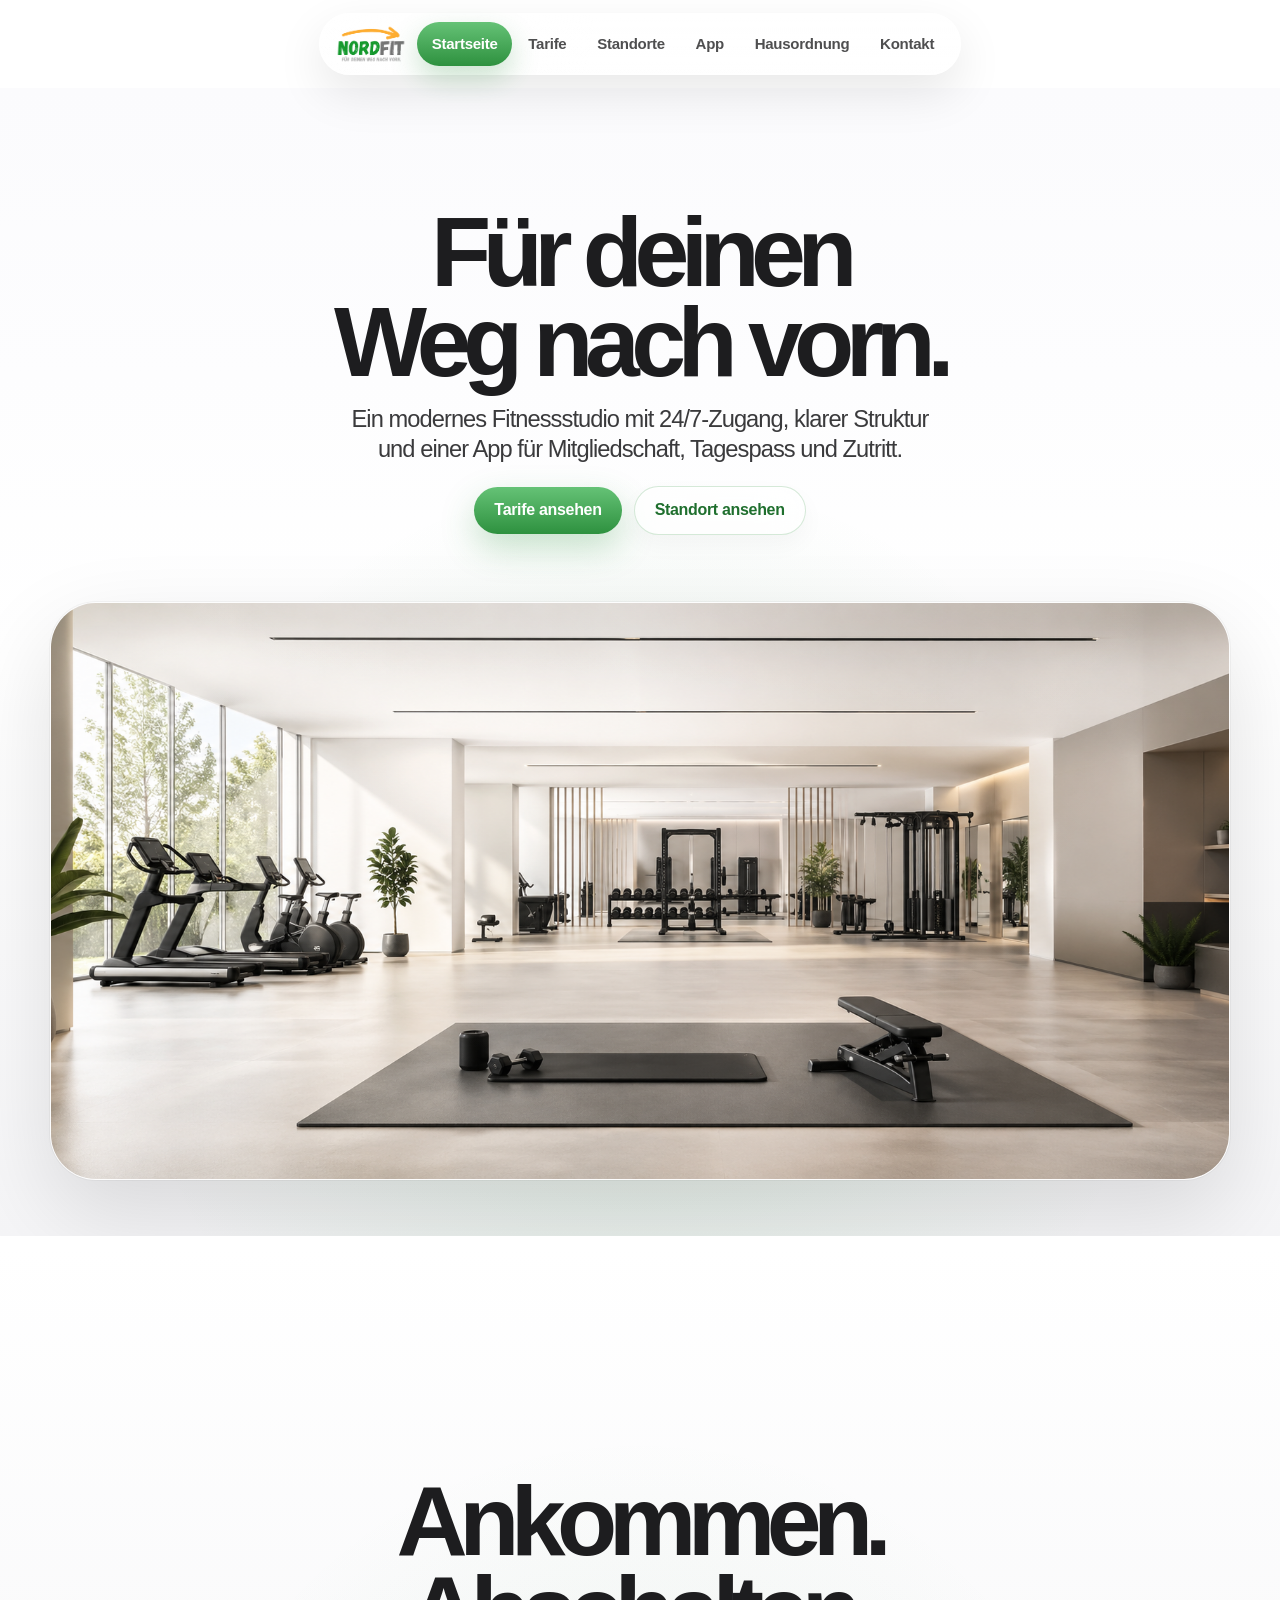
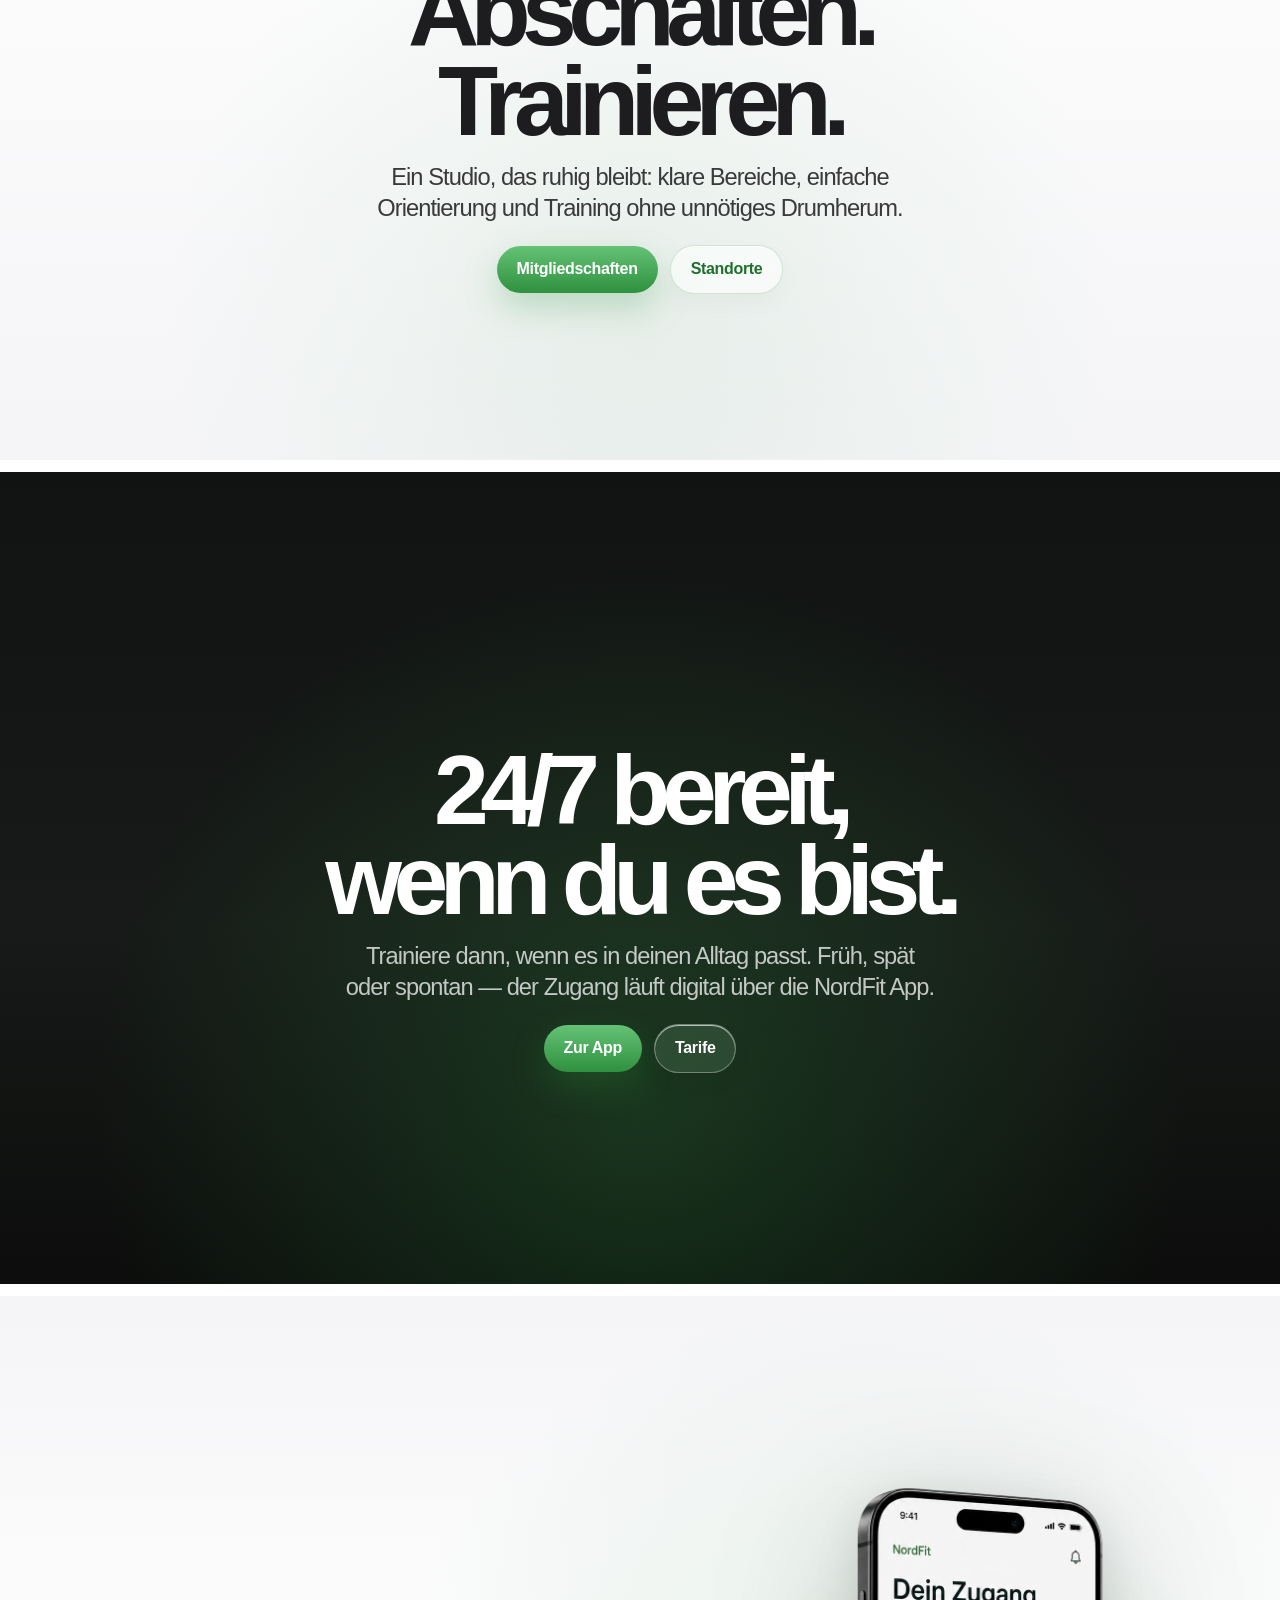
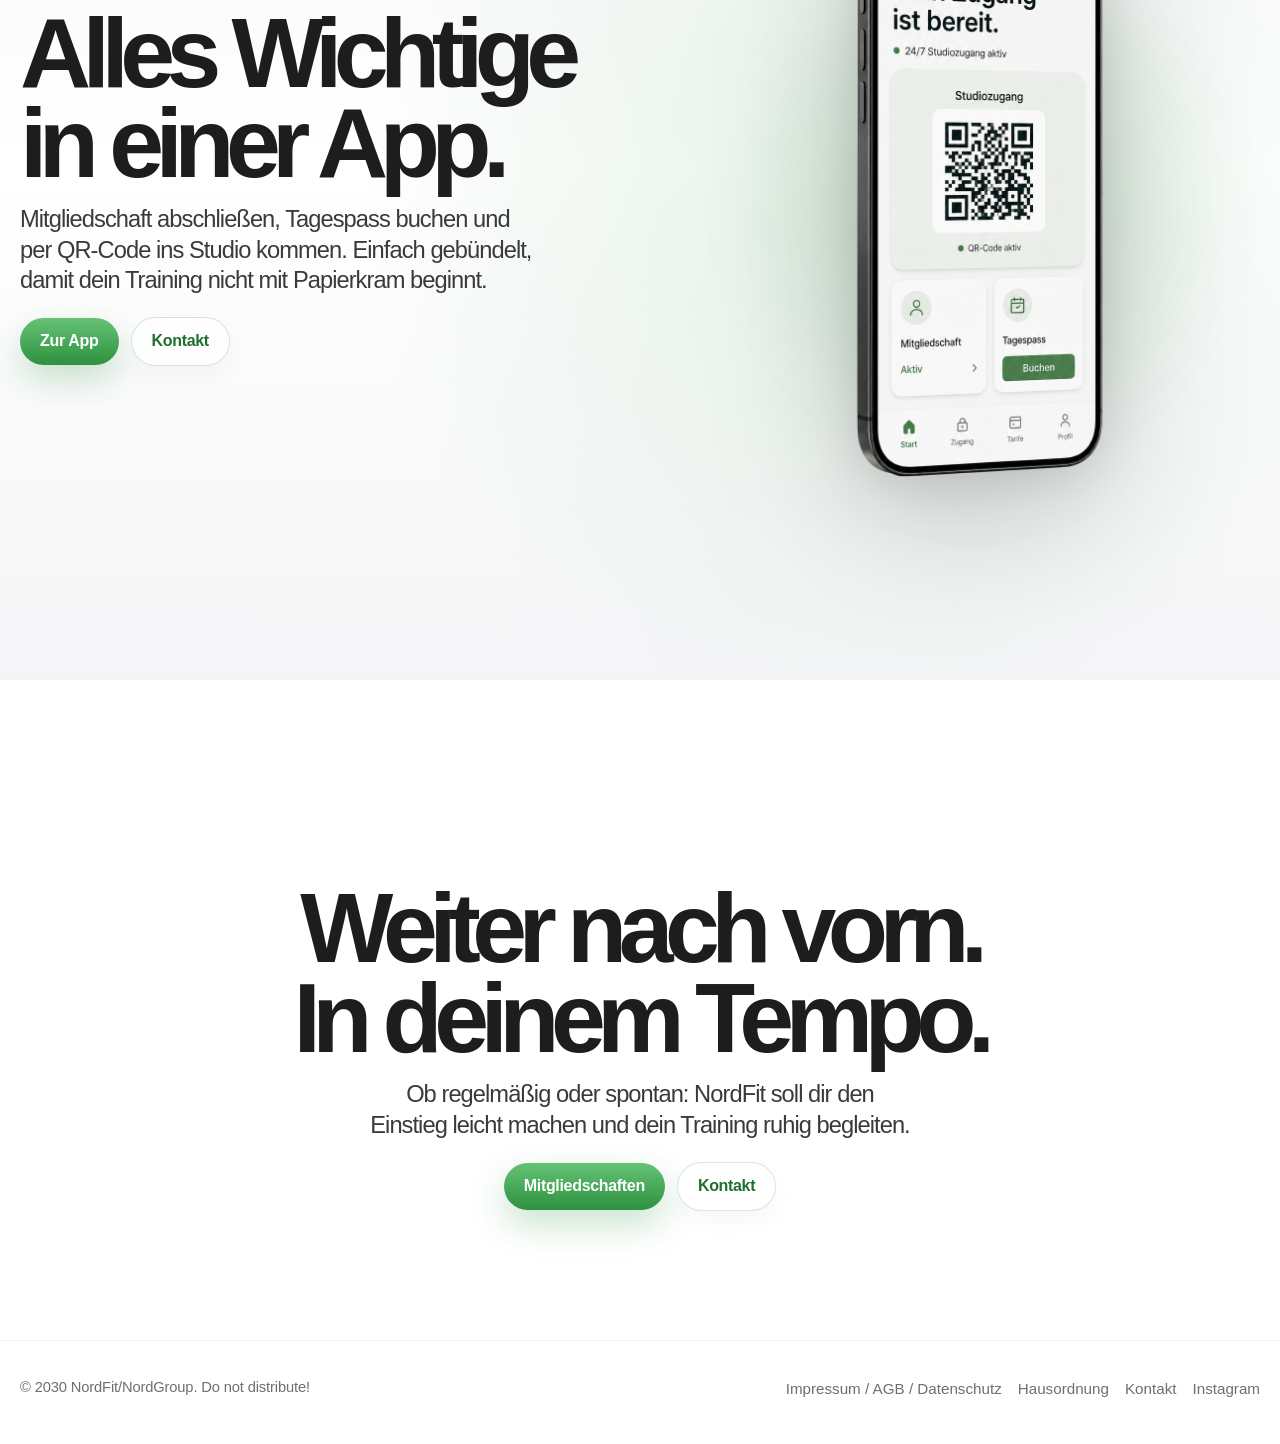
==== index.html @ 7fbf7a84 "Update index.html" ====
<!DOCTYPE html>
<html lang="de">
<head>
  <meta charset="UTF-8" />
  <meta name="viewport" content="width=device-width, initial-scale=1.0" />

  <title>NordFit – Für deinen Weg nach vorn</title>
  <meta
    name="description"
    content="NordFit ist ein modernes Fitnessstudio mit 24/7-Zugang, klarer Struktur und einer App für Mitgliedschaft, Tagespass und Zutritt."
  />

  <link rel="stylesheet" href="css/style.css" />
</head>

<body>
  <header class="site-header">
    <div class="container">
      <div class="site-header-inner">
        <a href="index.html" class="logo" aria-label="NordFit Startseite">
          <img src="images/nordfit-logo.png" alt="NordFit Logo" />
        </a>

        <nav class="site-nav" aria-label="Hauptnavigation">
          <ul>
            <li><a href="index.html" class="nav-link active">Startseite</a></li>
            <li><a href="mitgliedschaften.html" class="nav-link">Tarife</a></li>
            <li><a href="standorte.html" class="nav-link">Standorte</a></li>
            <li><a href="app.html" class="nav-link">App</a></li>
            <li><a href="hausordnung.html" class="nav-link">Hausordnung</a></li>
            <li><a href="kontakt.html" class="nav-link">Kontakt</a></li>
          </ul>
        </nav>

        <button
          id="burger"
          class="burger"
          type="button"
          aria-label="Menü öffnen"
          aria-expanded="false"
        >
          <span class="burger-lines" aria-hidden="true">
            <span></span>
            <span></span>
            <span></span>
          </span>
        </button>
      </div>
    </div>
  </header>

  <main class="home-product-page">
    <section class="product-hero product-hero-main">
      <div class="product-copy">
        <h1>Für deinen Weg nach vorn.</h1>

        <p>
          Ein modernes Fitnessstudio mit 24/7-Zugang, klarer Struktur und einer App
          für Mitgliedschaft, Tagespass und Zutritt.
        </p>

        <div class="product-actions">
          <a href="mitgliedschaften.html" class="product-link product-link-primary">
            Tarife ansehen
          </a>

          <a href="standorte.html" class="product-link product-link-secondary">
            Standort ansehen
          </a>
        </div>
      </div>

      <div class="home-hero-image-wrap">
        <img
          src="images/home-hero.jpg"
          alt="Modernes helles Fitnessstudio mit klarer Trainingsfläche und ruhiger Atmosphäre"
          class="home-hero-image"
        />
      </div>
    </section>

    <section class="product-hero product-hero-light">
      <div class="product-copy">
        <h2>Ankommen. Abschalten. Trainieren.</h2>

        <p>
          Ein Studio, das ruhig bleibt: klare Bereiche, einfache Orientierung
          und Training ohne unnötiges Drumherum.
        </p>

        <div class="product-actions">
          <a href="mitgliedschaften.html" class="product-link product-link-primary">
            Mitgliedschaften
          </a>

          <a href="standorte.html" class="product-link product-link-secondary">
            Standorte
          </a>
        </div>
      </div>
    </section>

    <section class="product-hero product-hero-dark">
      <div class="product-copy product-copy-light">
        <h2>24/7 bereit, wenn du es bist.</h2>

        <p>
          Trainiere dann, wenn es in deinen Alltag passt. Früh, spät oder spontan —
          der Zugang läuft digital über die NordFit App.
        </p>

        <div class="product-actions">
          <a href="app.html" class="product-link product-link-primary">
            Zur App
          </a>

          <a href="mitgliedschaften.html" class="product-link product-link-secondary product-link-light">
            Tarife
          </a>
        </div>
      </div>
    </section>

    <section class="app-showcase-section">
      <div class="container app-showcase-container">
        <div class="app-showcase-copy">
          <h2>Alles Wichtige in einer App.</h2>

          <p>
            Mitgliedschaft abschließen, Tagespass buchen und per QR-Code ins Studio kommen.
            Einfach gebündelt, damit dein Training nicht mit Papierkram beginnt.
          </p>

          <div class="product-actions app-showcase-actions">
            <a href="app.html" class="product-link product-link-primary">
              Zur App
            </a>

            <a href="kontakt.html" class="product-link product-link-secondary">
              Kontakt
            </a>
          </div>
        </div>

        <div class="app-showcase-visual" aria-hidden="true">
          <img
            src="images/app-screen.png"
            alt=""
            class="app-showcase-image"
          />
        </div>
      </div>
    </section>

    <section class="product-hero product-hero-final">
      <div class="product-copy">
        <h2>Weiter nach vorn. In deinem Tempo.</h2>

        <p>
          Ob regelmäßig oder spontan: NordFit soll dir den Einstieg leicht machen
          und dein Training ruhig begleiten.
        </p>

        <div class="product-actions">
          <a href="mitgliedschaften.html" class="product-link product-link-primary">
            Mitgliedschaften
          </a>

          <a href="kontakt.html" class="product-link product-link-secondary">
            Kontakt
          </a>
        </div>
      </div>
    </section>
  </main>

  <footer class="site-footer">
    <div class="container">
      <div class="footer-shell">
        <div class="flex footer-row">
          <p class="muted">© 2030 NordFit/NordGroup. Do not distribute!</p>

          <div class="flex footer-links">
            <a href="impressum.html">Impressum / AGB / Datenschutz</a>
            <a href="hausordnung.html">Hausordnung</a>
            <a href="kontakt.html">Kontakt</a>
            <a href="https://instagram.com/nordfit.business" target="_blank" rel="noopener noreferrer">Instagram</a>
          </div>
        </div>
      </div>
    </div>
  </footer>

  <script src="js/main.js"></script>
</body>
</html>
---- css/style.css ----
:root {
  --nf-green: #2e913f;
  --nf-green-dark: #1f6f2e;
  --nf-green-light: #65c276;

  --bg: #ffffff;
  --bg-soft: #f5f5f7;
  --bg-soft-2: #fbfbfd;

  --text: #1d1d1f;
  --text-soft: #3a3a3c;
  --muted: #6e6e73;
  --white: #ffffff;

  --line: rgba(0, 0, 0, 0.08);
  --line-soft: rgba(0, 0, 0, 0.045);

  --shadow-xs: 0 8px 24px rgba(0, 0, 0, 0.035);
  --shadow-sm: 0 18px 48px rgba(0, 0, 0, 0.06);
  --shadow-md: 0 34px 84px rgba(0, 0, 0, 0.1);

  --radius-xl: 44px;
  --radius-lg: 32px;
  --radius-md: 24px;
  --radius-sm: 18px;
  --radius-pill: 999px;

  --max-width: 1240px;

  --ease: cubic-bezier(0.22, 1, 0.36, 1);
  --fast: 0.18s var(--ease);
  --medium: 0.32s var(--ease);
  --slow: 0.62s var(--ease);
}

*,
*::before,
*::after {
  box-sizing: border-box;
  margin: 0;
  padding: 0;
}

html {
  scroll-behavior: smooth;
  -webkit-text-size-adjust: 100%;
}

html,
body {
  overflow-x: clip;
}

body {
  min-height: 100vh;
  color: var(--text);
  background: var(--bg);
  font-family: -apple-system, BlinkMacSystemFont, "SF Pro Display", "SF Pro Text", "Helvetica Neue", Arial, sans-serif;
  font-size: 16px;
  line-height: 1.52;
  -webkit-font-smoothing: antialiased;
  text-rendering: optimizeLegibility;
}

body.nav-open,
body.modal-open {
  overflow: hidden;
}

img {
  display: block;
  max-width: 100%;
}

a {
  color: inherit;
  text-decoration: none;
}

button,
input,
textarea,
select {
  font: inherit;
}

button {
  border: 0;
  background: none;
  cursor: pointer;
  -webkit-tap-highlight-color: transparent;
}

ul {
  list-style: none;
}

::selection {
  color: var(--text);
  background: rgba(46, 145, 63, 0.16);
}

.container {
  width: min(100% - 2rem, var(--max-width));
  margin-inline: auto;
}

.section {
  padding: 7rem 0;
}

.section-tight {
  padding-top: 1.25rem;
}

.section-no-top {
  padding-top: 0;
}

.section-light {
  background: var(--bg-soft);
}

.section-final-cta {
  padding-top: 5rem;
}

.section-compact-bottom {
  padding-bottom: 2.5rem;
}

.flex {
  display: flex;
}

.grid,
.grid-2 {
  display: grid;
  gap: 1.25rem;
}

.grid-2 {
  grid-template-columns: repeat(2, minmax(0, 1fr));
}

.muted {
  color: var(--muted);
}

.copy-stack {
  display: grid;
  gap: 1rem;
  max-width: 68ch;
  margin-top: 1.1rem;
}

.clean-list-offset {
  margin-top: 1.35rem;
}

/* Header */

.site-header {
  position: sticky;
  top: 0;
  z-index: 9000;
  padding: 0.82rem 0;
}

.site-header-inner {
  position: relative;
  isolation: isolate;
  width: fit-content;
  max-width: min(100%, 980px);
  margin-inline: auto;
  display: flex;
  align-items: center;
  justify-content: center;
  gap: 0.72rem;
  min-height: 62px;
  padding: 0.5rem 0.72rem 0.5rem 0.9rem;
  border-radius: var(--radius-pill);
  background:
    linear-gradient(180deg, rgba(255, 255, 255, 0.72), rgba(255, 255, 255, 0.46));
  border: 1px solid rgba(255, 255, 255, 0.78);
  box-shadow:
    inset 0 1px 0 rgba(255, 255, 255, 0.92),
    inset 0 -1px 0 rgba(255, 255, 255, 0.28),
    0 18px 48px rgba(0, 0, 0, 0.095);
  backdrop-filter: blur(42px) saturate(190%);
  -webkit-backdrop-filter: blur(42px) saturate(190%);
  transition:
    background var(--medium),
    box-shadow var(--medium),
    border-color var(--medium);
}

.site-header-inner::before {
  content: "";
  position: absolute;
  inset: 1px;
  z-index: -1;
  border-radius: inherit;
  background:
    radial-gradient(circle at 18% 0%, rgba(255, 255, 255, 0.82), transparent 30%),
    linear-gradient(180deg, rgba(255, 255, 255, 0.28), rgba(255, 255, 255, 0.04));
  pointer-events: none;
}

.site-header-inner.scrolled {
  background:
    linear-gradient(180deg, rgba(255, 255, 255, 0.86), rgba(255, 255, 255, 0.62));
  border-color: rgba(255, 255, 255, 0.86);
  box-shadow:
    inset 0 1px 0 rgba(255, 255, 255, 0.94),
    inset 0 -1px 0 rgba(255, 255, 255, 0.32),
    0 20px 56px rgba(0, 0, 0, 0.12);
}

.logo {
  display: inline-flex;
  align-items: center;
  justify-content: center;
  flex: 0 0 auto;
  padding-left: 0.12rem;
}

.logo img {
  width: auto;
  height: 38px;
  object-fit: contain;
}

.site-nav,
.burger {
  position: relative;
  z-index: 5;
}

.site-nav ul {
  display: flex;
  align-items: center;
  gap: 0.12rem;
}

.site-nav a {
  display: inline-flex;
  align-items: center;
  min-height: 40px;
  padding: 0.64rem 0.9rem;
  border-radius: var(--radius-pill);
  color: rgba(29, 29, 31, 0.78);
  font-size: 0.94rem;
  font-weight: 620;
  letter-spacing: -0.018em;
  transition:
    background var(--fast),
    color var(--fast),
    border-color var(--fast);
}

.site-nav a:hover {
  color: var(--text);
  background: rgba(255, 255, 255, 0.5);
}

.nav-link.active,
.nav-link.active:hover,
.nav-link.active:focus-visible {
  color: var(--white) !important;
  background: linear-gradient(180deg, var(--nf-green-light), var(--nf-green)) !important;
  box-shadow: 0 12px 28px rgba(46, 145, 63, 0.25) !important;
}

.burger {
  width: 42px;
  height: 42px;
  display: none;
  align-items: center;
  justify-content: center;
  flex: 0 0 auto;
  border-radius: var(--radius-pill);
  background:
    linear-gradient(180deg, rgba(255, 255, 255, 0.78), rgba(255, 255, 255, 0.48));
  border: 1px solid rgba(255, 255, 255, 0.78);
  box-shadow:
    inset 0 1px 0 rgba(255, 255, 255, 0.86),
    0 14px 34px rgba(0, 0, 0, 0.08);
  backdrop-filter: blur(42px) saturate(190%);
  -webkit-backdrop-filter: blur(42px) saturate(190%);
  transition:
    background var(--medium),
    box-shadow var(--medium);
}

.burger:hover {
  background:
    linear-gradient(180deg, rgba(255, 255, 255, 0.92), rgba(255, 255, 255, 0.64));
}

.burger-lines {
  position: relative;
  width: 18px;
  height: 14px;
  display: block;
}

.burger-lines span {
  position: absolute;
  left: 50%;
  width: 18px;
  height: 1.7px;
  border-radius: var(--radius-pill);
  background: rgba(29, 29, 31, 0.9);
  transform: translateX(-50%);
  transform-origin: center;
  transition:
    top 0.36s var(--ease),
    transform 0.36s var(--ease),
    opacity 0.24s var(--ease),
    width 0.36s var(--ease);
}

.burger-lines span:nth-child(1) {
  top: 2px;
}

.burger-lines span:nth-child(2) {
  top: 6.5px;
  width: 18px;
}

.burger-lines span:nth-child(3) {
  top: 11px;
}

.burger.is-active .burger-lines span:nth-child(1) {
  top: 6.5px;
  transform: translateX(-50%) rotate(45deg);
}

.burger.is-active .burger-lines span:nth-child(2) {
  opacity: 0;
  width: 0;
}

.burger.is-active .burger-lines span:nth-child(3) {
  top: 6.5px;
  transform: translateX(-50%) rotate(-45deg);
}

/* Startseite */

.home-product-page {
  display: grid;
  gap: 12px;
  background: #ffffff;
}

.product-hero {
  position: relative;
  overflow: hidden;
  min-height: calc(100vh - 88px);
  display: grid;
  place-items: center;
  padding: 7.5rem 1.5rem 3.5rem;
  text-align: center;
  isolation: isolate;
}

.product-copy {
  position: relative;
  z-index: 3;
  max-width: 880px;
  margin-inline: auto;
}

.product-copy h1,
.product-copy h2,
.app-showcase-copy h2 {
  color: var(--text);
  font-size: clamp(3.15rem, 7.7vw, 7.55rem);
  line-height: 0.91;
  letter-spacing: -0.087em;
  text-wrap: balance;
}

.product-copy p,
.app-showcase-copy p {
  max-width: 760px;
  margin: 1rem auto 0;
  color: var(--text-soft);
  font-size: clamp(1.15rem, 1.85vw, 1.55rem);
  line-height: 1.28;
  letter-spacing: -0.04em;
  text-wrap: balance;
}

.product-actions {
  display: inline-flex;
  align-items: center;
  justify-content: center;
  gap: 0.75rem;
  flex-wrap: wrap;
  margin-top: 1.35rem;
}

.product-link {
  display: inline-flex;
  align-items: center;
  justify-content: center;
  min-height: 44px;
  padding: 0.72rem 1.25rem;
  border-radius: var(--radius-pill);
  font-size: 1rem;
  font-weight: 680;
  letter-spacing: -0.02em;
  transition:
    background-color var(--fast),
    color var(--fast),
    border-color var(--fast),
    opacity var(--fast);
}

.product-link-primary {
  color: #ffffff;
  background: linear-gradient(180deg, var(--nf-green-light), var(--nf-green));
  box-shadow: 0 14px 34px rgba(46, 145, 63, 0.26);
}

.product-link-primary:hover {
  opacity: 0.92;
}

.product-link-secondary {
  color: var(--nf-green-dark);
  background: rgba(255, 255, 255, 0.62);
  border: 1px solid rgba(46, 145, 63, 0.2);
  box-shadow:
    inset 0 1px 0 rgba(255, 255, 255, 0.65),
    0 10px 24px rgba(0, 0, 0, 0.035);
  backdrop-filter: blur(22px) saturate(160%);
  -webkit-backdrop-filter: blur(22px) saturate(160%);
}

.product-link-secondary:hover {
  background: rgba(255, 255, 255, 0.82);
}

.product-link-light {
  color: #ffffff;
  border-color: rgba(255, 255, 255, 0.32);
  background: rgba(255, 255, 255, 0.11);
}

.product-link-light:hover {
  background: rgba(255, 255, 255, 0.18);
}

.product-hero-main {
  min-height: calc(100vh - 88px);
  background:
    radial-gradient(circle at 50% 78%, rgba(46, 145, 63, 0.13), transparent 32rem),
    linear-gradient(180deg, #fbfbfd 0%, #ffffff 50%, #f5f5f7 100%);
}

.product-hero-light {
  background:
    radial-gradient(circle at 50% 82%, rgba(46, 145, 63, 0.08), transparent 30rem),
    linear-gradient(180deg, #ffffff 0%, #f5f5f7 100%);
}

.product-hero-dark {
  background:
    radial-gradient(circle at 50% 78%, rgba(46, 145, 63, 0.28), transparent 34rem),
    linear-gradient(180deg, #111312 0%, #171a18 56%, #0c0d0c 100%);
}

.product-copy-light h1,
.product-copy-light h2 {
  color: #ffffff;
}

.product-copy-light p {
  color: rgba(255, 255, 255, 0.74);
}

.product-hero-final {
  min-height: 72vh;
  background: #ffffff;
}

/* Startseiten-Bild */

.home-hero-image-wrap {
  position: relative;
  z-index: 2;
  width: min(100% - 2rem, 1180px);
  margin: 4.15rem auto 0;
  border-radius: 46px;
  overflow: hidden;
  background: var(--bg-soft);
  border: 1px solid rgba(255, 255, 255, 0.78);
  box-shadow:
    0 34px 90px rgba(0, 0, 0, 0.12),
    0 0 0 1px rgba(0, 0, 0, 0.035);
}

.home-hero-image-wrap::after {
  content: "";
  position: absolute;
  inset: 0;
  pointer-events: none;
  background:
    linear-gradient(180deg, rgba(255, 255, 255, 0.06), transparent 22%),
    radial-gradient(circle at 50% 0%, rgba(255, 255, 255, 0.08), transparent 34rem);
}

.home-hero-image {
  width: 100%;
  height: clamp(360px, 45vw, 620px);
  object-fit: cover;
  object-position: center;
}

/* App Showcase */

.app-showcase-section {
  position: relative;
  overflow: hidden;
  min-height: 92vh;
  display: flex;
  align-items: center;
  padding: 7rem 0;
  background:
    radial-gradient(circle at 68% 52%, rgba(46, 145, 63, 0.12), transparent 32rem),
    linear-gradient(180deg, #f5f5f7 0%, #ffffff 48%, #f5f5f7 100%);
}

.app-showcase-container {
  display: grid;
  grid-template-columns: minmax(0, 0.95fr) minmax(340px, 0.85fr);
  align-items: center;
  gap: clamp(2rem, 5vw, 5.5rem);
}

.app-showcase-copy {
  max-width: 680px;
  text-align: left;
}

.app-showcase-copy p {
  margin-left: 0;
  margin-right: 0;
}

.app-showcase-actions {
  justify-content: flex-start;
}

.app-showcase-visual {
  position: relative;
  min-height: 660px;
  display: flex;
  align-items: center;
  justify-content: center;
}

.app-showcase-visual::before {
  content: "";
  position: absolute;
  left: 50%;
  top: 52%;
  width: min(48vw, 560px);
  height: min(48vw, 560px);
  transform: translate(-50%, -50%);
  border-radius: 999px;
  background:
    radial-gradient(circle, rgba(46, 145, 63, 0.14), transparent 68%);
  filter: blur(18px);
  pointer-events: none;
}

.app-showcase-image {
  position: relative;
  z-index: 1;
  width: min(42vw, 520px);
  max-height: 760px;
  object-fit: contain;
  filter:
    drop-shadow(0 38px 70px rgba(0, 0, 0, 0.18))
    drop-shadow(0 10px 22px rgba(0, 0, 0, 0.1));
}

/* Typo für Unterseiten */

.hero-title {
  font-size: clamp(3.4rem, 8vw, 7.2rem);
  line-height: 0.91;
  letter-spacing: -0.082em;
  text-wrap: balance;
}

.small-hero {
  font-size: clamp(3rem, 6.2vw, 6rem);
}

.hero-subtitle {
  max-width: 760px;
  margin: 1.35rem auto 0;
  color: var(--muted);
  font-size: clamp(1.1rem, 1.55vw, 1.38rem);
  line-height: 1.45;
  letter-spacing: -0.026em;
  text-wrap: balance;
}

.section-title {
  font-size: clamp(2.1rem, 3.3vw, 3.25rem);
  line-height: 1;
  letter-spacing: -0.062em;
  text-wrap: balance;
}

.large-title {
  font-size: clamp(2.65rem, 5.6vw, 5.65rem);
  line-height: 0.93;
  letter-spacing: -0.082em;
}

.eyebrow {
  margin-bottom: 0.85rem;
  color: var(--muted);
  font-size: 0.78rem;
  font-weight: 840;
  letter-spacing: 0.06em;
  text-transform: uppercase;
}

/* Buttons */

.btn {
  display: inline-flex;
  align-items: center;
  justify-content: center;
  min-height: 50px;
  padding: 0.92rem 1.36rem;
  border-radius: var(--radius-pill);
  font-weight: 730;
  letter-spacing: -0.018em;
  transition:
    background-color var(--fast),
    color var(--fast),
    border-color var(--fast),
    opacity var(--fast);
}

.btn-primary {
  color: var(--white);
  background: linear-gradient(180deg, var(--nf-green-light), var(--nf-green));
  box-shadow: 0 16px 34px rgba(46, 145, 63, 0.25);
}

.btn-primary:hover {
  opacity: 0.92;
}

.btn-secondary {
  color: var(--nf-green-dark);
  background: rgba(46, 145, 63, 0.075);
  border: 1px solid rgba(46, 145, 63, 0.15);
}

.btn-secondary:hover {
  color: var(--nf-green-dark);
  background: rgba(46, 145, 63, 0.115);
  border-color: rgba(46, 145, 63, 0.24);
}

/* Unterseiten Layout */

.home-hero-section {
  padding-top: 5rem;
}

.home-hero {
  max-width: 1040px;
  margin: 0 auto;
  padding: 6rem 1rem 3.4rem;
  text-align: center;
}

.hero-actions {
  display: flex;
  flex-wrap: wrap;
  justify-content: center;
  gap: 0.82rem;
  margin-top: 2rem;
}

.section-intro {
  max-width: 940px;
  margin: 0 auto 3.35rem;
}

.section-intro.center {
  text-align: center;
}

.section-intro p {
  max-width: 710px;
  margin: 1rem auto 0;
  font-size: clamp(1.04rem, 1.35vw, 1.19rem);
  line-height: 1.56;
  letter-spacing: -0.02em;
}

/* Glass + Cards */

.glass,
.card {
  position: relative;
  overflow: hidden;
  border-radius: var(--radius-lg);
  border: 1px solid rgba(255, 255, 255, 0.72);
  background:
    linear-gradient(180deg, rgba(255, 255, 255, 0.78), rgba(255, 255, 255, 0.56));
  box-shadow:
    inset 0 1px 0 rgba(255, 255, 255, 0.82),
    0 18px 48px rgba(0, 0, 0, 0.06);
  backdrop-filter: blur(28px) saturate(170%);
  -webkit-backdrop-filter: blur(28px) saturate(170%);
}

.card {
  padding: 1.75rem;
  transition:
    box-shadow var(--medium),
    border-color var(--fast);
}

.section-block,
.contact-form-shell,
.legal-actions-card,
.legal-shell,
.location-card,
.map-card,
.app-detail-card {
  padding: 1.75rem;
}

/* Feature Cards */

.feature-grid {
  display: grid;
  grid-template-columns: repeat(3, minmax(0, 1fr));
  gap: 1.15rem;
}

.feature-card {
  min-height: 310px;
  display: flex;
  flex-direction: column;
  justify-content: space-between;
}

.feature-number {
  display: inline-flex;
  width: fit-content;
  margin-bottom: 2.8rem;
  color: var(--nf-green);
  font-size: 0.8rem;
  font-weight: 850;
  letter-spacing: 0.06em;
}

.feature-card h3 {
  margin-bottom: 0.72rem;
  font-size: clamp(1.65rem, 2.25vw, 2.35rem);
  line-height: 1.02;
  letter-spacing: -0.06em;
}

.feature-card p {
  color: var(--muted);
  font-size: 1.03rem;
  line-height: 1.55;
  letter-spacing: -0.02em;
}

/* Info note */

.info-note {
  position: relative;
  overflow: hidden;
  padding: 1.35rem 1.45rem;
  border-radius: 28px;
  background:
    linear-gradient(180deg, rgba(255, 255, 255, 0.82), rgba(255, 255, 255, 0.58));
  border: 1px solid rgba(255, 255, 255, 0.72);
  box-shadow:
    inset 0 1px 0 rgba(255, 255, 255, 0.86),
    0 16px 42px rgba(0, 0, 0, 0.055);
  backdrop-filter: blur(24px) saturate(160%);
  -webkit-backdrop-filter: blur(24px) saturate(160%);
}

.info-note::before {
  content: "";
  position: absolute;
  inset: 0;
  background:
    radial-gradient(circle at 0% 0%, rgba(46, 145, 63, 0.12), transparent 42%);
  pointer-events: none;
}

.info-note-label,
.info-note-text {
  position: relative;
  z-index: 1;
}

.info-note-label {
  margin-bottom: 0.3rem;
  color: var(--nf-green-dark);
  font-size: 0.78rem;
  font-weight: 850;
  letter-spacing: 0.06em;
  text-transform: uppercase;
}

.info-note-text {
  max-width: 82ch;
  color: var(--text-soft);
  font-size: 1.04rem;
  letter-spacing: -0.02em;
}

/* Pricing */

.pricing-section {
  padding-top: 2rem;
}

.pricing-grid,
.pricing-grid-fixed {
  display: grid;
  grid-template-columns: repeat(3, minmax(0, 1fr));
  align-items: stretch;
  gap: 1.15rem;
}

.pricing-card {
  min-height: 590px;
  display: flex;
  flex-direction: column;
  padding: 1.68rem;
}

.pricing-card-inner {
  display: flex;
  flex: 1;
  flex-direction: column;
}

.price-line {
  margin: 0.28rem 0 0.2rem;
  font-size: clamp(2.75rem, 4.2vw, 4.25rem);
  line-height: 0.92;
  letter-spacing: -0.08em;
}

.pricing-details {
  display: grid;
  gap: 0.62rem;
  margin: 1.42rem 0 1.18rem;
}

.pricing-details p {
  padding: 0.8rem 0.88rem;
  border-radius: 18px;
  color: var(--text);
  background: rgba(255, 255, 255, 0.68);
  border: 1px solid rgba(0, 0, 0, 0.045);
  font-weight: 660;
  letter-spacing: -0.018em;
}

.pricing-card-action {
  margin-top: 1.35rem;
}

.pricing-card-action .btn {
  width: 100%;
}

.featured-pricing {
  border-color: rgba(46, 145, 63, 0.26);
  box-shadow:
    0 24px 64px rgba(46, 145, 63, 0.12),
    inset 0 1px 0 rgba(255, 255, 255, 0.86);
}

.pricing-badge {
  position: absolute;
  top: 1rem;
  right: 1rem;
  z-index: 2;
  display: inline-flex;
  padding: 0.45rem 0.75rem;
  border-radius: var(--radius-pill);
  color: var(--white);
  font-size: 0.76rem;
  font-weight: 850;
  letter-spacing: 0.02em;
  background: linear-gradient(180deg, var(--nf-green-light), var(--nf-green));
  box-shadow: 0 10px 24px rgba(46, 145, 63, 0.22);
}

.daypass-shell {
  display: flex;
  align-items: center;
  justify-content: space-between;
  gap: 1.2rem;
  margin-top: 1.35rem;
  padding: 1.78rem;
}

.daypass-shell p.muted {
  max-width: 60ch;
  margin-top: 0.65rem;
}

.daypass-shell::after {
  content: "Einmaliger Zugang";
  position: absolute;
  top: 1rem;
  right: 1rem;
  display: inline-flex;
  padding: 0.42rem 0.72rem;
  border-radius: var(--radius-pill);
  color: var(--nf-green-dark);
  font-size: 0.76rem;
  font-weight: 830;
  background: rgba(46, 145, 63, 0.09);
  border: 1px solid rgba(46, 145, 63, 0.13);
}

/* Location / images / map */

.location-content-grid,
.contact-hero-grid,
.legal-grid,
.app-page-hero-grid,
.app-content-grid {
  align-items: start;
}

.image-frame {
  position: relative;
  width: 100%;
  min-height: 300px;
  overflow: hidden;
  border-radius: var(--radius-lg);
  background:
    radial-gradient(circle at 50% 0%, rgba(46, 145, 63, 0.12), transparent 28rem),
    linear-gradient(180deg, #f5f5f7, #ffffff);
  border: 1px solid rgba(0, 0, 0, 0.045);
  box-shadow: var(--shadow-xs);
}

.image-frame-large {
  min-height: 560px;
}

.image-frame img {
  width: 100%;
  height: 100%;
  min-height: inherit;
  object-fit: cover;
}

.image-frame-label {
  position: absolute;
  left: 1rem;
  bottom: 1rem;
  z-index: 2;
  display: inline-flex;
  padding: 0.48rem 0.82rem;
  border-radius: var(--radius-pill);
  color: var(--nf-green-dark);
  font-size: 0.78rem;
  font-weight: 840;
  letter-spacing: 0.025em;
  background: rgba(255, 255, 255, 0.76);
  border: 1px solid rgba(255, 255, 255, 0.76);
  backdrop-filter: blur(20px);
  -webkit-backdrop-filter: blur(20px);
}

.map-frame {
  overflow: hidden;
  border-radius: 28px;
  border: 1px solid rgba(255, 255, 255, 0.72);
  box-shadow: var(--shadow-xs);
  background: var(--bg-soft);
}

iframe {
  width: 100%;
  border: 0;
  display: block;
}

/* Store badges */

.app-store-row {
  display: flex;
  flex-wrap: wrap;
  gap: 0.82rem;
  margin-top: 1.4rem;
}

.app-store-row.centered {
  justify-content: center;
  margin-top: 2rem;
}

.store-badge {
  display: inline-flex;
  align-items: center;
  gap: 0.78rem;
  min-height: 58px;
  padding: 0.78rem 1rem;
  border-radius: 20px;
  transition:
    background-color var(--fast),
    border-color var(--fast),
    opacity var(--fast);
}

.store-badge-dark {
  color: var(--white);
  background: linear-gradient(180deg, #1d1d1f, #0f0f10);
  box-shadow:
    inset 0 1px 0 rgba(255, 255, 255, 0.09),
    0 16px 30px rgba(0, 0, 0, 0.18);
}

.store-badge-light {
  color: var(--text);
  background: rgba(255, 255, 255, 0.74);
  border: 1px solid rgba(255, 255, 255, 0.76);
  box-shadow: var(--shadow-xs);
  backdrop-filter: blur(22px) saturate(160%);
  -webkit-backdrop-filter: blur(22px) saturate(160%);
}

.store-badge-light:hover {
  border-color: rgba(46, 145, 63, 0.22);
}

.store-badge-icon {
  width: 22px;
  flex-shrink: 0;
  display: inline-flex;
  justify-content: center;
  font-size: 1.3rem;
  line-height: 1;
}

.store-badge-text {
  display: flex;
  flex-direction: column;
  line-height: 1.04;
}

.store-badge-small {
  color: inherit;
  font-size: 0.66rem;
  letter-spacing: 0.045em;
  opacity: 0.76;
}

.store-badge-big {
  margin-top: 0.08rem;
  font-size: 1rem;
  font-weight: 780;
  letter-spacing: -0.02em;
}

.app-screen-stage {
  position: relative;
  z-index: 2;
  min-height: 620px;
  display: flex;
  align-items: center;
  justify-content: center;
  padding: 2rem;
}

/* Contact */

.contact-form-shell {
  max-width: 930px;
  margin-inline: auto;
}

.contact-info-stack,
.legal-info-list,
.house-rules-stack {
  display: grid;
  gap: 0.9rem;
}

.contact-info-item,
.legal-info-row {
  padding: 1rem 1.05rem;
  border-radius: 20px;
  background: rgba(255, 255, 255, 0.72);
  border: 1px solid rgba(0, 0, 0, 0.045);
}

.contact-info-label,
.legal-label {
  display: block;
  margin-bottom: 0.38rem;
  color: var(--muted);
  font-size: 0.78rem;
  font-weight: 840;
  letter-spacing: 0.058em;
  text-transform: uppercase;
}

.contact-info-item a,
.legal-info-row a,
.feature-card a {
  color: var(--nf-green-dark);
  font-weight: 730;
  word-break: break-word;
}

.contact-info-item a:hover,
.legal-info-row a:hover,
.feature-card a:hover,
.footer-links a:hover {
  color: var(--nf-green);
}

.form-grid {
  display: grid;
  grid-template-columns: repeat(2, minmax(0, 1fr));
  gap: 1rem;
}

.form-field {
  min-width: 0;
  display: flex;
  flex-direction: column;
}

.form-field-full {
  grid-column: 1 / -1;
}

.form-field label {
  margin-bottom: 0.45rem;
  font-weight: 710;
  letter-spacing: -0.02em;
}

input,
textarea,
select {
  width: 100%;
  min-width: 0;
  color: var(--text);
  background: rgba(255, 255, 255, 0.82);
  border: 1px solid rgba(0, 0, 0, 0.13);
  border-radius: 18px;
  padding: 1rem;
  transition:
    border-color var(--fast),
    box-shadow var(--fast),
    background var(--fast);
}

textarea {
  resize: vertical;
  min-height: 150px;
}

input:focus,
textarea:focus,
select:focus {
  outline: none;
  border-color: rgba(46, 145, 63, 0.42);
  box-shadow: 0 0 0 4px rgba(46, 145, 63, 0.12);
  background: #ffffff;
}

.required-star,
.required-note {
  color: #b42318;
  font-weight: 760;
}

.required-note {
  margin-top: 0.38rem;
  font-size: 0.92rem;
}

.contact-form-footer {
  display: flex;
  align-items: center;
  justify-content: space-between;
  gap: 1rem;
  flex-wrap: wrap;
  margin-top: 1.25rem;
}

/* Legal */

.legal-grid {
  display: grid;
  grid-template-columns: minmax(0, 1.25fr) minmax(280px, 0.75fr);
  gap: 1.25rem;
}

.legal-action-buttons {
  display: flex;
  flex-direction: column;
  gap: 0.85rem;
  margin-top: 1.3rem;
}

.legal-action-buttons .btn {
  width: 100%;
}

.legal-missing-info {
  margin-top: 1rem;
}

/* Rules */

.rules-layout {
  display: grid;
  gap: 1.25rem;
}

.rules-intro-card {
  padding: 1.75rem;
}

.rules-grid {
  display: grid;
  grid-template-columns: repeat(2, minmax(0, 1fr));
  gap: 1.05rem;
}

.rule-card {
  padding: 1.35rem;
  min-height: 260px;
  display: flex;
  flex-direction: column;
}

.rule-number {
  width: fit-content;
  display: inline-flex;
  margin-bottom: 2.1rem;
  color: var(--nf-green);
  font-size: 0.8rem;
  font-weight: 860;
  letter-spacing: 0.06em;
}

.rule-card h3 {
  margin-bottom: 0.8rem;
  font-size: clamp(1.45rem, 2.2vw, 2rem);
  line-height: 1.05;
  letter-spacing: -0.055em;
}

.rule-card ul {
  display: grid;
  gap: 0.58rem;
  margin-top: auto;
}

.rule-card li {
  position: relative;
  padding-left: 1rem;
  color: var(--muted);
  font-size: 0.98rem;
  line-height: 1.48;
  letter-spacing: -0.015em;
}

.rule-card li::before {
  content: "";
  position: absolute;
  left: 0;
  top: 0.68em;
  width: 5px;
  height: 5px;
  border-radius: 999px;
  background: var(--nf-green);
}

/* Modal */

.modal {
  position: fixed;
  inset: 0;
  z-index: 10000;
  display: none;
  align-items: center;
  justify-content: center;
  padding: 1rem;
  background: rgba(10, 14, 20, 0.38);
  backdrop-filter: blur(14px);
  -webkit-backdrop-filter: blur(14px);
}

.modal.show {
  display: flex;
}

.modal-box {
  position: relative;
  width: min(100%, 760px);
  max-height: min(86vh, 820px);
  overflow-y: auto;
  padding: 2rem;
  border-radius: 30px;
  background: #ffffff;
  border: 1px solid var(--line);
  box-shadow: 0 44px 120px rgba(0, 0, 0, 0.18);
}

.modal-close {
  position: sticky;
  top: 0;
  float: right;
  z-index: 10;
  width: 42px;
  height: 42px;
  margin-left: auto;
  border-radius: var(--radius-pill);
  color: var(--text);
  background: #ffffff;
  box-shadow: var(--shadow-xs);
}

.modal-text-stack {
  display: grid;
  gap: 1rem;
  margin-top: 1rem;
  color: var(--text);
}

.modal-text-stack ol,
.modal-text-stack ul {
  display: grid;
  gap: 0.55rem;
  padding-left: 1.2rem;
}

.modal-text-stack ol {
  list-style: decimal;
}

.modal-text-stack ul {
  list-style: disc;
}

/* Gallery legacy support */

.area-stack {
  display: grid;
  gap: 3.3rem;
}

.area-section {
  display: grid;
  gap: 0.9rem;
}

.area-copy h3 {
  font-size: clamp(1.8rem, 2.8vw, 2.6rem);
  line-height: 1.04;
  letter-spacing: -0.045em;
}

.gallery-shell {
  display: grid;
  grid-template-columns: auto auto 1fr;
  align-items: center;
  gap: 0.85rem;
}

.gallery-shell .gallery-arrow-left {
  order: 1;
}

.gallery-shell .gallery-arrow-right {
  order: 2;
}

.gallery-shell .gallery-row {
  order: 3;
  grid-column: 1 / -1;
}

.gallery-row {
  display: flex;
  gap: 1.2rem;
  overflow-x: auto;
  padding: 0.15rem 0.5rem 1.2rem;
  scroll-snap-type: x mandatory;
  scroll-behavior: smooth;
  scrollbar-width: none;
  -webkit-overflow-scrolling: touch;
  cursor: grab;
  user-select: none;
}

.gallery-row.is-dragging {
  cursor: grabbing;
  scroll-snap-type: none;
  scroll-behavior: auto;
}

.gallery-row::-webkit-scrollbar {
  display: none;
}

.gallery-card {
  flex: 0 0 min(36vw, 430px);
  min-width: 310px;
  scroll-snap-align: start;
  scroll-snap-stop: always;
  transition: none;
}

.gallery-button {
  width: 100%;
  display: block;
  text-align: left;
}

.gallery-image {
  position: relative;
  min-height: 340px;
  overflow: hidden;
  border-radius: 30px;
  background: var(--bg-soft);
  border: 1px solid var(--line-soft);
  box-shadow: var(--shadow-sm);
}

.gallery-image img {
  width: 100%;
  height: 100%;
  min-height: inherit;
  object-fit: cover;
}

.gallery-placeholder {
  position: absolute;
  inset: 0;
  display: grid;
  place-items: center;
  padding: 1.1rem;
  text-align: center;
  color: var(--muted);
  font-weight: 740;
  line-height: 1.45;
  letter-spacing: -0.01em;
}

.gallery-arrow {
  width: 46px;
  height: 46px;
  display: inline-flex;
  align-items: center;
  justify-content: center;
  border-radius: var(--radius-pill);
  color: var(--nf-green-dark);
  font-size: 1.35rem;
  line-height: 1;
  background: rgba(255, 255, 255, 0.72);
  border: 1px solid rgba(255, 255, 255, 0.72);
  box-shadow:
    inset 0 1px 0 rgba(255, 255, 255, 0.78),
    0 14px 28px rgba(0, 0, 0, 0.1);
  backdrop-filter: blur(22px) saturate(170%);
  -webkit-backdrop-filter: blur(22px) saturate(170%);
  transition:
    background-color var(--fast),
    opacity var(--fast);
}

.gallery-arrow:hover {
  background: rgba(255, 255, 255, 0.9);
}

.gallery-arrow:disabled,
.gallery-arrow.is-disabled {
  opacity: 0.34;
  pointer-events: none;
}

/* Footer */

.site-footer {
  margin-top: 0;
  padding: 2.25rem 0 2.75rem;
  border-top: 1px solid var(--line-soft);
  background: #ffffff;
}

.footer-row {
  align-items: center;
  justify-content: space-between;
  gap: 1rem;
  flex-wrap: wrap;
}

.footer-row > .muted {
  max-width: 460px;
  font-size: 0.92rem;
  line-height: 1.45;
  letter-spacing: -0.01em;
}

.footer-links {
  gap: 1rem;
  flex-wrap: wrap;
  row-gap: 0.6rem;
}

.footer-links a {
  color: var(--muted);
  font-size: 0.95rem;
}

/* Reveal */

.reveal,
.reveal.visible {
  opacity: 1;
  transform: none;
}

/* Animation */

@keyframes mobileMenuBackdropIn {
  from {
    opacity: 0;
    filter: blur(4px);
  }

  to {
    opacity: 1;
    filter: blur(0);
  }
}

@keyframes mobileNavIn {
  from {
    opacity: 0;
    transform: translateY(-10px);
  }

  to {
    opacity: 1;
    transform: translateY(0);
  }
}

@keyframes mobileLinkIn {
  from {
    opacity: 0;
    transform: translateY(12px);
  }

  to {
    opacity: 1;
    transform: translateY(0);
  }
}

/* Responsive */

@media (max-width: 1100px) {
  .pricing-grid,
  .pricing-grid-fixed {
    grid-template-columns: repeat(2, minmax(0, 1fr));
  }

  .feature-grid {
    grid-template-columns: 1fr;
  }

  .feature-card {
    min-height: 240px;
  }

  .legal-grid {
    grid-template-columns: 1fr;
  }

  .product-copy h1,
  .product-copy h2,
  .app-showcase-copy h2 {
    font-size: clamp(3rem, 9vw, 6.4rem);
  }

  .app-showcase-container {
    grid-template-columns: 1fr;
    text-align: center;
  }

  .app-showcase-copy {
    margin-inline: auto;
    text-align: center;
  }

  .app-showcase-copy p {
    margin-left: auto;
    margin-right: auto;
  }

  .app-showcase-actions {
    justify-content: center;
  }

  .app-showcase-visual {
    min-height: 620px;
  }

  .app-showcase-image {
    width: min(70vw, 520px);
  }
}

/* Apple-artiges Mobile-Menü */

@media (max-width: 980px) {
  body.nav-open::before {
    content: "";
    position: fixed;
    inset: 0;
    z-index: 8998;
    background: rgba(251, 251, 253, 0.86);
    backdrop-filter: blur(22px) saturate(160%);
    -webkit-backdrop-filter: blur(22px) saturate(160%);
    animation: mobileMenuBackdropIn 0.34s var(--ease) both;
  }

  .grid-2,
  .contact-hero-grid,
  .app-page-hero-grid,
  .location-content-grid,
  .app-content-grid {
    grid-template-columns: 1fr;
  }

  .site-header {
    position: sticky;
    top: 0;
    z-index: 10000;
    padding: 0.72rem 0;
  }

  .site-header-inner {
    width: 100%;
    max-width: 100%;
    min-height: 58px;
    display: flex;
    align-items: center;
    justify-content: space-between;
    flex-wrap: nowrap;
    gap: 0.7rem;
    padding: 0.55rem 0.66rem 0.55rem 0.78rem;
    border-radius: 24px;
    background:
      linear-gradient(180deg, rgba(255, 255, 255, 0.78), rgba(255, 255, 255, 0.54));
    border: 1px solid rgba(255, 255, 255, 0.76);
    box-shadow:
      inset 0 1px 0 rgba(255, 255, 255, 0.88),
      0 16px 40px rgba(0, 0, 0, 0.065);
    backdrop-filter: blur(28px) saturate(175%);
    -webkit-backdrop-filter: blur(28px) saturate(175%);
  }

  .site-header-inner::before {
    display: none;
  }

  .logo {
    position: relative;
    z-index: 10004;
    padding-left: 0;
  }

  .logo img {
    height: 32px;
  }

  .burger {
    position: relative;
    z-index: 10004;
    width: 42px;
    height: 42px;
    display: inline-flex;
    border-radius: 50%;
    background:
      linear-gradient(180deg, rgba(255, 255, 255, 0.88), rgba(255, 255, 255, 0.62));
    border: 1px solid rgba(255, 255, 255, 0.76);
    box-shadow:
      inset 0 1px 0 rgba(255, 255, 255, 0.9),
      0 12px 26px rgba(0, 0, 0, 0.075);
    backdrop-filter: blur(24px) saturate(170%);
    -webkit-backdrop-filter: blur(24px) saturate(170%);
  }

  .burger:hover,
  .burger.is-active {
    background:
      linear-gradient(180deg, rgba(255, 255, 255, 0.96), rgba(255, 255, 255, 0.74));
    box-shadow:
      inset 0 1px 0 rgba(255, 255, 255, 0.95),
      0 14px 30px rgba(0, 0, 0, 0.09);
  }

  .burger-lines {
    width: 18px;
    height: 14px;
  }

  .burger-lines span {
    height: 1.65px;
    width: 17px;
    background: rgba(29, 29, 31, 0.86);
  }

  .burger-lines span:nth-child(1) {
    top: 2px;
  }

  .burger-lines span:nth-child(2) {
    top: 6.5px;
    width: 17px;
  }

  .burger-lines span:nth-child(3) {
    top: 11px;
  }

  .burger.is-active .burger-lines span:nth-child(1) {
    top: 6.5px;
    transform: translateX(-50%) rotate(45deg);
  }

  .burger.is-active .burger-lines span:nth-child(2) {
    opacity: 0;
    width: 0;
    transform: translateX(-50%) scaleX(0);
  }

  .burger.is-active .burger-lines span:nth-child(3) {
    top: 6.5px;
    transform: translateX(-50%) rotate(-45deg);
  }

  .site-nav {
    position: fixed;
    inset: 0;
    z-index: 9999;
    width: 100%;
    height: 100vh;
    max-height: none;
    display: block;
    margin: 0;
    padding: 7.2rem 2rem 2.4rem;
    opacity: 0;
    visibility: hidden;
    pointer-events: none;
    transform: translateY(-12px);
    transition:
      opacity 0.34s var(--ease),
      visibility 0.34s var(--ease),
      transform 0.34s var(--ease);
    background: rgba(251, 251, 253, 0.9);
    backdrop-filter: blur(28px) saturate(165%);
    -webkit-backdrop-filter: blur(28px) saturate(165%);
  }

  .site-nav.open {
    opacity: 1;
    visibility: visible;
    pointer-events: auto;
    transform: translateY(0);
    animation: mobileNavIn 0.34s var(--ease) both;
  }

  .site-nav ul {
    width: min(100%, 430px);
    display: flex;
    flex-direction: column;
    align-items: stretch;
    gap: 0.1rem;
    padding: 0;
    margin: 0 auto;
    border: 0;
    border-radius: 0;
    background: transparent;
    box-shadow: none;
    backdrop-filter: none;
    -webkit-backdrop-filter: none;
    overflow: visible;
  }

  .site-nav ul::before {
    display: none;
  }

  .site-nav li {
    display: block;
    opacity: 0;
    transform: translateY(12px);
  }

  .site-nav.open li {
    animation: mobileLinkIn 0.46s var(--ease) forwards;
  }

  .site-nav.open li:nth-child(1) { animation-delay: 0.03s; }
  .site-nav.open li:nth-child(2) { animation-delay: 0.06s; }
  .site-nav.open li:nth-child(3) { animation-delay: 0.09s; }
  .site-nav.open li:nth-child(4) { animation-delay: 0.12s; }
  .site-nav.open li:nth-child(5) { animation-delay: 0.15s; }
  .site-nav.open li:nth-child(6) { animation-delay: 0.18s; }

  .site-nav a {
    position: relative;
    width: 100%;
    min-height: auto;
    display: flex;
    align-items: center;
    justify-content: flex-start;
    padding: 0.42rem 0;
    border-radius: 0;
    color: #1d1d1f;
    background: transparent;
    box-shadow: none;
    font-size: clamp(1.85rem, 7vw, 2.55rem);
    font-weight: 760;
    line-height: 1.16;
    letter-spacing: -0.06em;
    transition:
      color 0.22s var(--ease),
      transform 0.22s var(--ease),
      opacity 0.22s var(--ease);
  }

  .site-nav a:hover,
  .site-nav a:focus-visible {
    color: var(--nf-green-dark);
    background: transparent;
    outline: none;
    transform: translateX(6px);
  }

  .site-nav a::after {
    content: "";
    position: absolute;
    right: 0.1rem;
    top: 50%;
    width: 8px;
    height: 8px;
    border-top: 2px solid currentColor;
    border-right: 2px solid currentColor;
    opacity: 0;
    transform: translateY(-50%) rotate(45deg) translateX(-6px);
    transition:
      opacity 0.22s var(--ease),
      transform 0.22s var(--ease);
  }

  .site-nav a:hover::after,
  .site-nav a:focus-visible::after {
    opacity: 0.45;
    transform: translateY(-50%) rotate(45deg) translateX(0);
  }

  .site-nav .nav-link.active,
  .site-nav .nav-link.active:hover,
  .site-nav .nav-link.active:focus-visible {
    color: var(--nf-green-dark) !important;
    background: transparent !important;
    box-shadow: none !important;
  }

  .site-nav .nav-link.active::before {
    content: "";
    position: absolute;
    left: -1rem;
    top: 50%;
    width: 5px;
    height: 5px;
    border-radius: 999px;
    background: var(--nf-green);
    transform: translateY(-50%);
  }
}

@media (max-width: 768px) {
  .container {
    width: min(100% - 1.2rem, var(--max-width));
  }

  .product-hero {
    min-height: 86vh;
    padding: 6.5rem 1rem 3rem;
  }

  .product-hero-main {
    min-height: 88vh;
  }

  .product-copy h1,
  .product-copy h2,
  .app-showcase-copy h2 {
    font-size: clamp(2.85rem, 13vw, 4.35rem);
    letter-spacing: -0.08em;
  }

  .product-copy p,
  .app-showcase-copy p {
    max-width: 36ch;
    font-size: clamp(1.06rem, 4.2vw, 1.28rem);
    line-height: 1.34;
  }

  .product-actions {
    width: 100%;
    gap: 0.65rem;
  }

  .product-link {
    min-height: 42px;
    padding: 0.7rem 1.08rem;
    font-size: 0.96rem;
  }

  .home-hero-image-wrap {
    width: min(100%, 1180px);
    margin-top: 2.7rem;
    border-radius: 32px;
  }

  .home-hero-image {
    height: 330px;
  }

  .app-showcase-section {
    min-height: auto;
    padding: 6.5rem 0 5.5rem;
  }

  .app-showcase-container {
    gap: 2.4rem;
  }

  .app-showcase-visual {
    min-height: 520px;
  }

  .app-showcase-image {
    width: min(88vw, 390px);
  }

  .section {
    padding-top: 5.8rem;
    padding-bottom: 5.8rem;
  }

  .section-tight {
    padding-top: 1rem;
  }

  .section-no-top {
    padding-top: 0;
  }

  .home-hero {
    padding: 4rem 0 2.4rem;
  }

  .hero-title {
    font-size: clamp(2.65rem, 13.5vw, 3.9rem);
    letter-spacing: -0.075em;
  }

  .small-hero {
    font-size: clamp(2.38rem, 11vw, 3.48rem);
  }

  .hero-subtitle {
    max-width: 39ch;
  }

  .hero-actions {
    gap: 0.8rem;
    margin-top: 1.75rem;
  }

  .hero-actions .btn,
  .contact-form-footer .btn,
  .legal-action-buttons .btn {
    width: 100%;
  }

  .card,
  .section-block,
  .contact-form-shell,
  .legal-actions-card,
  .pricing-card,
  .daypass-shell,
  .location-card,
  .map-card,
  .app-detail-card,
  .legal-shell,
  .rule-card,
  .rules-intro-card {
    border-radius: 28px;
  }

  .card,
  .section-block,
  .contact-form-shell,
  .legal-actions-card,
  .pricing-card,
  .location-card,
  .map-card,
  .app-detail-card,
  .legal-shell,
  .rules-intro-card {
    padding: 1.25rem;
  }

  .pricing-grid,
  .pricing-grid-fixed,
  .rules-grid {
    grid-template-columns: 1fr;
    gap: 1rem;
  }

  .pricing-card {
    min-height: auto;
  }

  .daypass-shell,
  .contact-form-footer,
  .footer-row {
    flex-direction: column;
    align-items: flex-start;
  }

  .daypass-shell {
    padding: 1.25rem;
  }

  .daypass-shell::after {
    position: static;
    order: -1;
    width: fit-content;
    margin-bottom: 0.15rem;
  }

  .form-grid {
    grid-template-columns: 1fr;
  }

  .form-field-full {
    grid-column: auto;
  }

  .image-frame-large {
    min-height: 350px;
  }

  .app-screen-stage {
    min-height: 430px;
    padding: 1rem;
  }

  .store-badge {
    width: 100%;
    justify-content: flex-start;
  }

  .gallery-row {
    gap: 0.9rem;
    padding: 0.15rem 0.5rem 0.85rem;
  }

  .gallery-card {
    flex: 0 0 78vw;
    min-width: 78vw;
  }

  .gallery-image {
    min-height: 230px;
    border-radius: 24px;
  }

  .modal-box {
    padding: 1.35rem;
    border-radius: 24px;
  }

  .site-footer {
    padding-bottom: 2.3rem;
  }

  .footer-row > .muted {
    max-width: 100%;
  }
}

@media (max-width: 480px) {
  .container {
    width: min(100% - 1rem, var(--max-width));
  }

  .site-header-inner {
    min-height: 56px;
    padding: 0.52rem 0.62rem 0.52rem 0.7rem;
    border-radius: 22px;
  }

  .logo img {
    height: 31px;
  }

  .burger {
    width: 40px;
    height: 40px;
  }

  .site-nav {
    padding: 6.8rem 1.75rem 2.25rem;
  }

  .site-nav ul {
    width: 100%;
  }

  .site-nav a {
    font-size: clamp(1.72rem, 8.4vw, 2.25rem);
    padding: 0.44rem 0;
  }

  .product-hero {
    min-height: 82vh;
  }

  .product-copy h1,
  .product-copy h2,
  .app-showcase-copy h2 {
    font-size: clamp(2.52rem, 13.5vw, 3.55rem);
  }

  .home-hero-image {
    height: 275px;
  }

  .app-showcase-visual {
    min-height: 460px;
  }

  .app-showcase-image {
    width: min(92vw, 330px);
  }

  .section-title,
  .large-title {
    font-size: clamp(1.95rem, 9.5vw, 2.7rem);
  }

  .image-frame {
    min-height: 230px;
  }

  .image-frame-large {
    min-height: 310px;
  }

  .gallery-card {
    flex: 0 0 84vw;
    min-width: 84vw;
  }

  .gallery-image {
    min-height: 210px;
  }

  .gallery-placeholder {
    font-size: 0.94rem;
  }
}
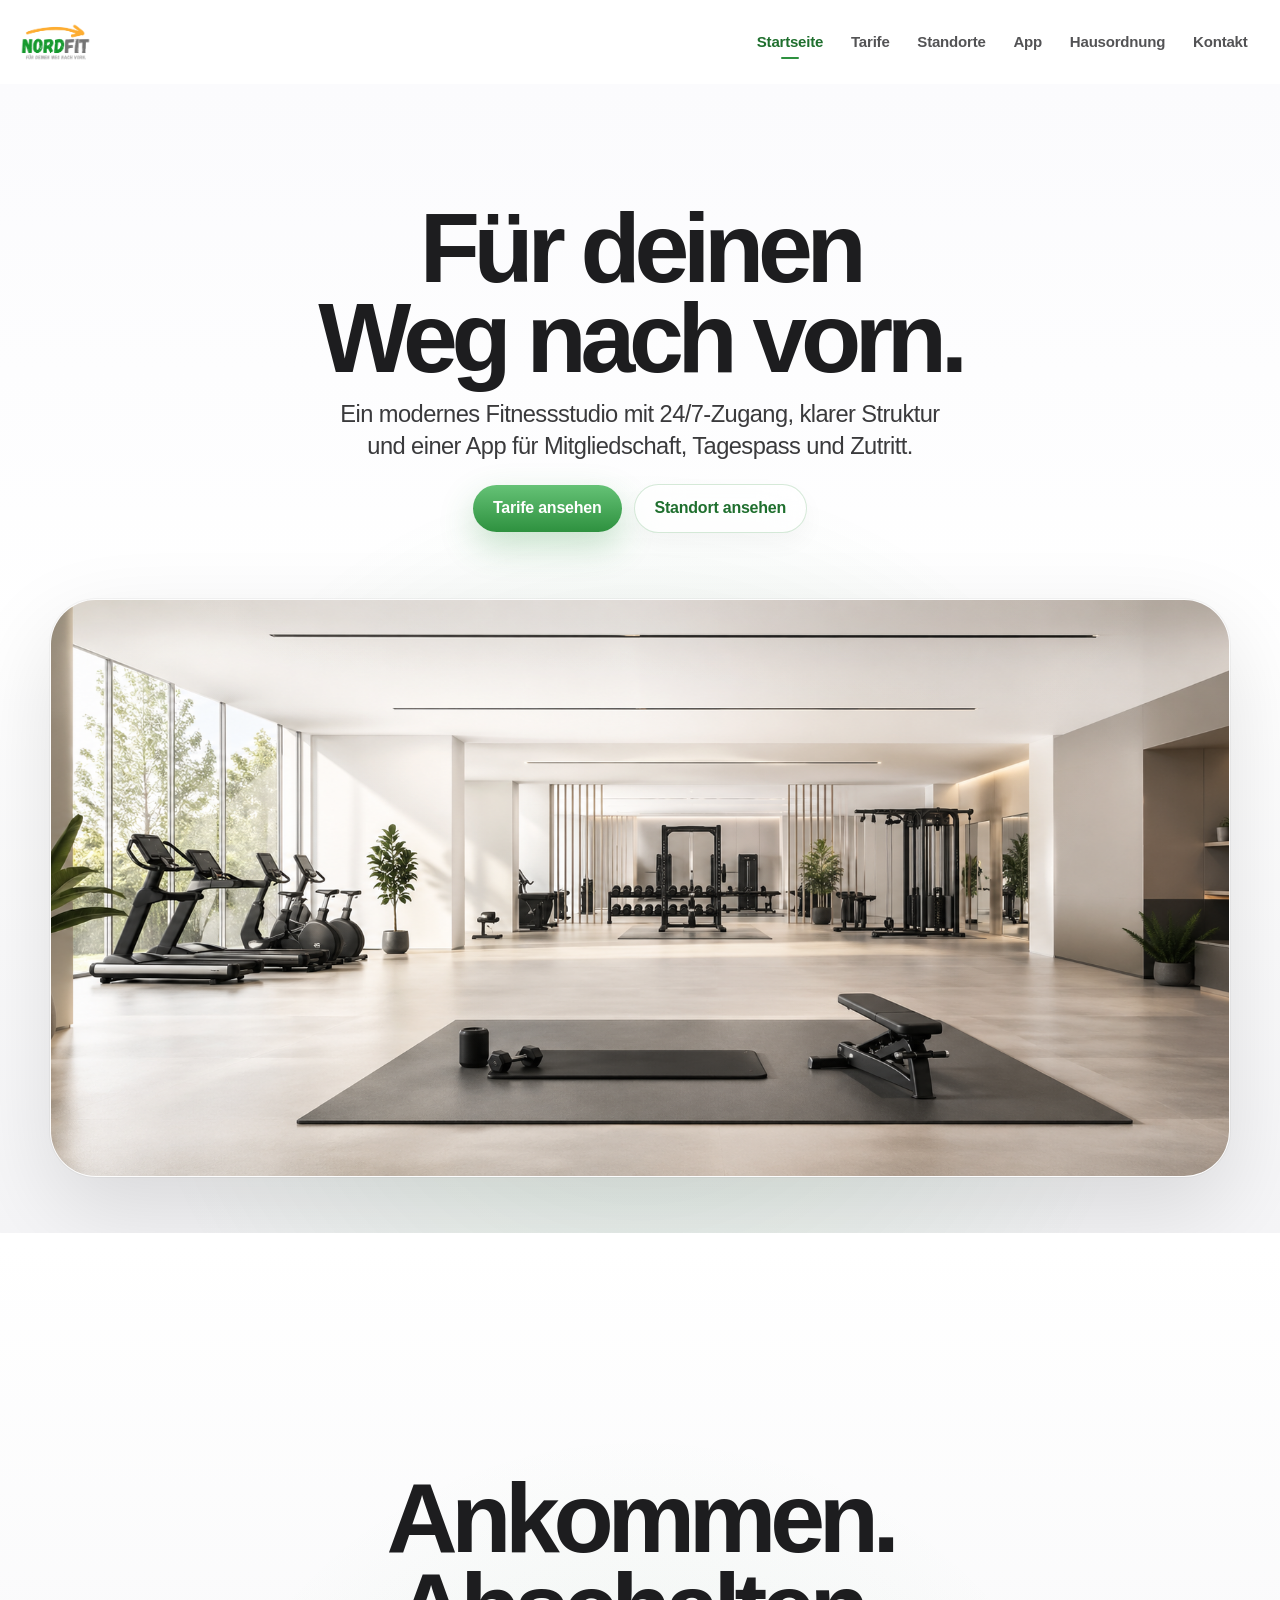
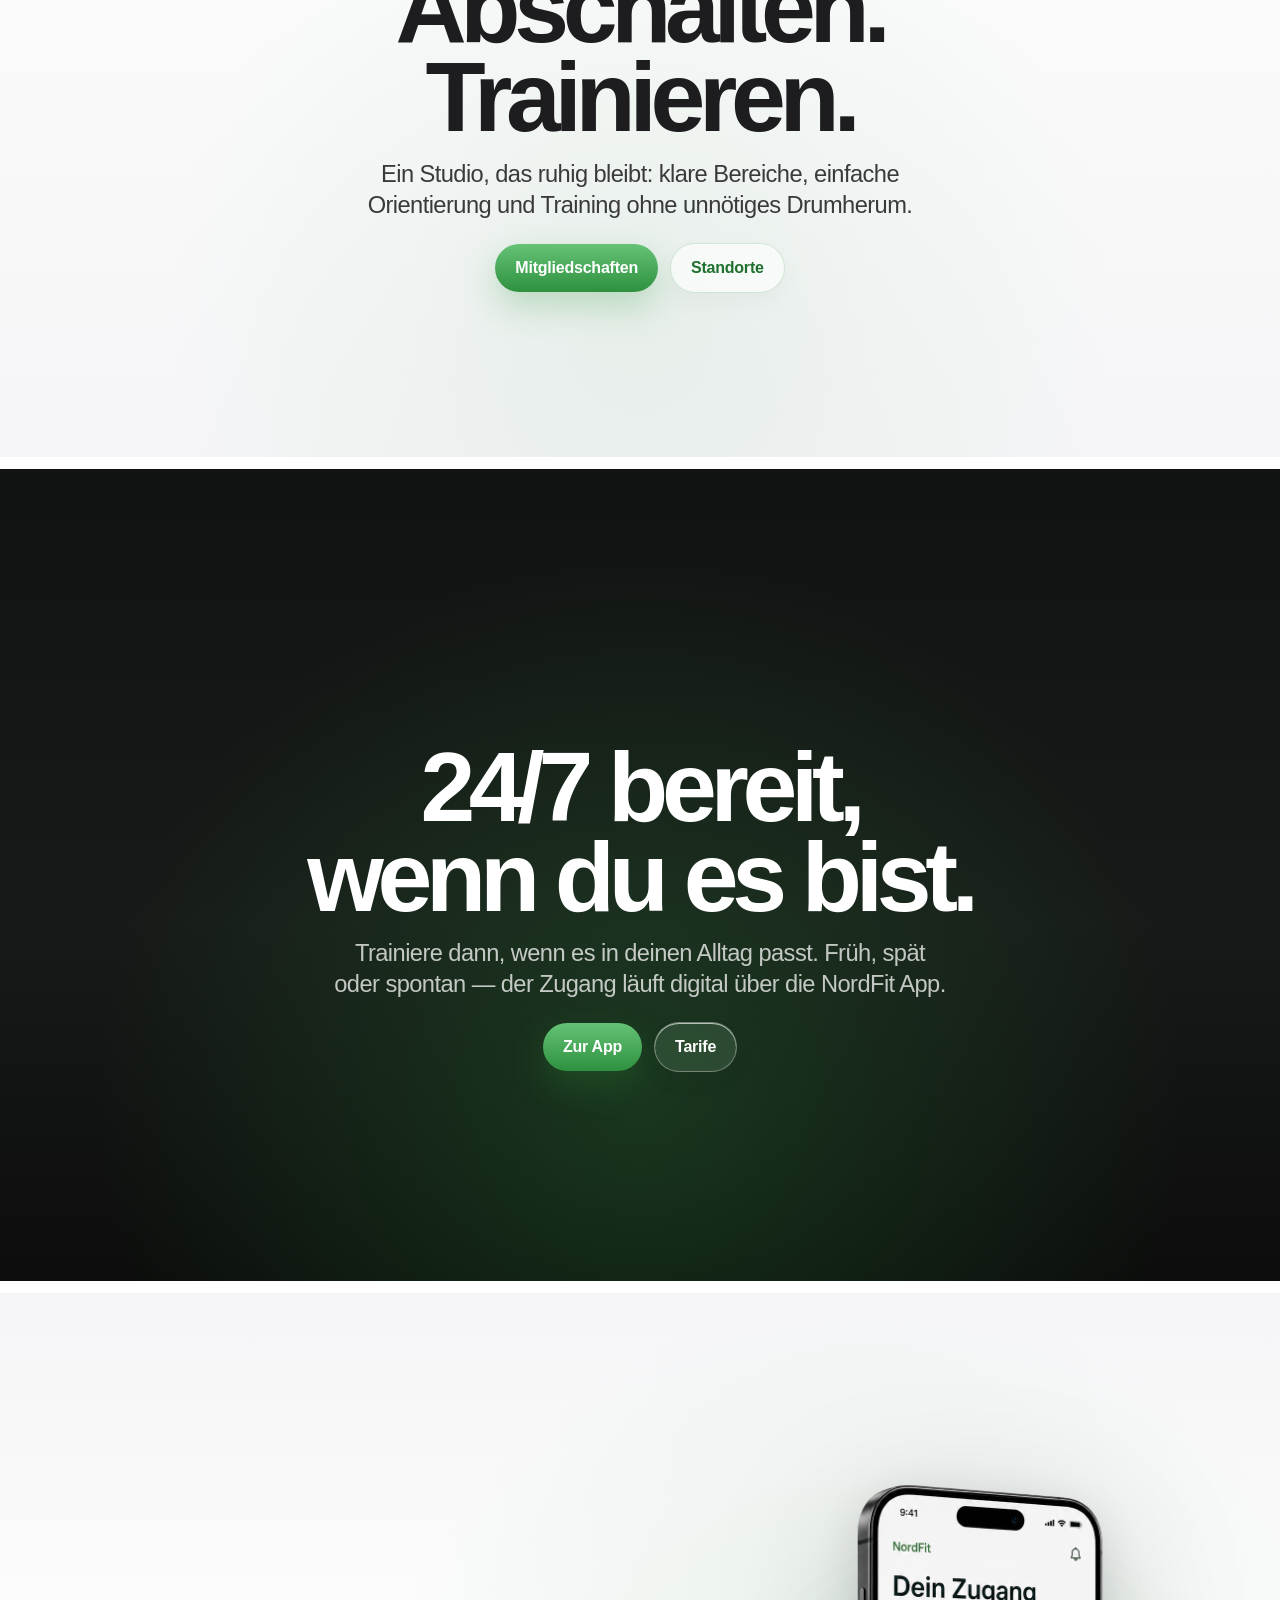
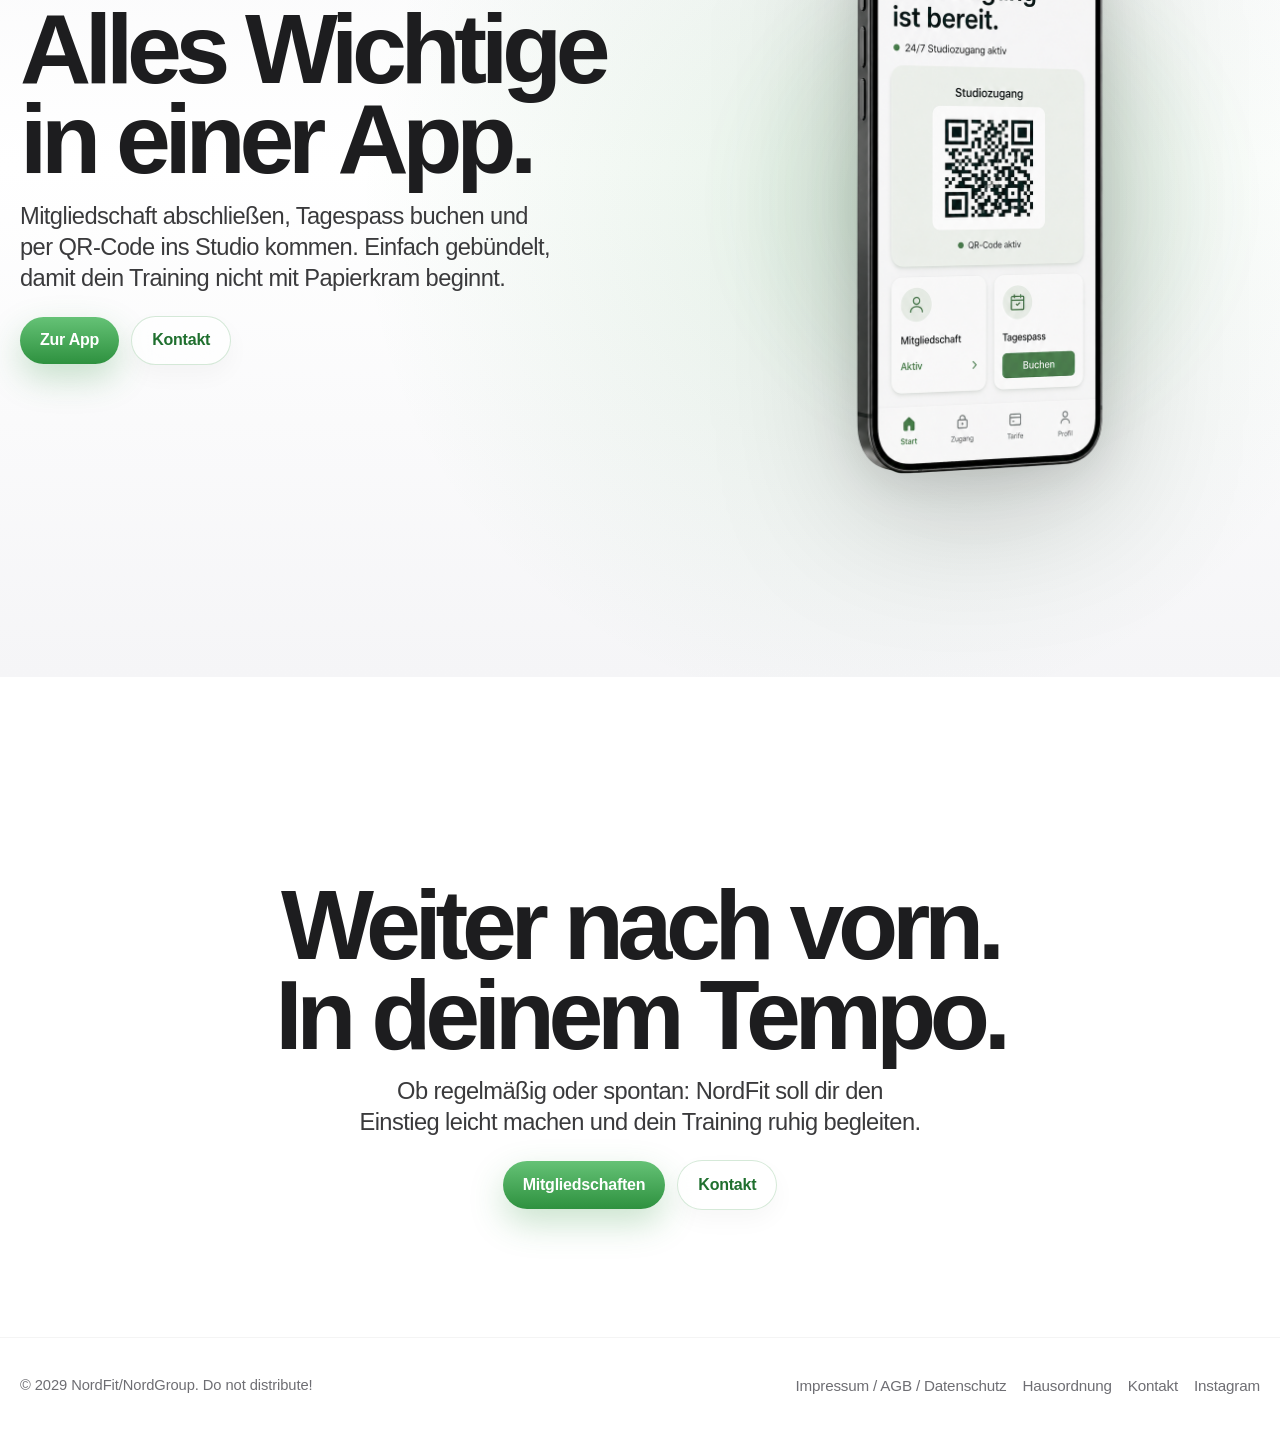
==== commit 73ccb3c1: "Update index.html" ====
--- a/index.html
+++ b/index.html
@@ -50,7 +50,7 @@
   </header>
 
   <main class="home-product-page">
-    <section class="product-hero product-hero-main">
+    <section class="product-hero product-hero-main home-first-hero">
       <div class="product-copy">
         <h1>Für deinen Weg nach vorn.</h1>
 
@@ -178,7 +178,7 @@
     <div class="container">
       <div class="footer-shell">
         <div class="flex footer-row">
-          <p class="muted">© 2030 NordFit/NordGroup. Do not distribute!</p>
+          <p class="muted">© 2029 NordFit/NordGroup. Do not distribute!</p>
 
           <div class="flex footer-links">
             <a href="impressum.html">Impressum / AGB / Datenschutz</a>
--- a/css/style.css
+++ b/css/style.css
@@ -26,6 +26,8 @@
   --radius-pill: 999px;
 
   --max-width: 1240px;
+
+  --font-main: -apple-system, BlinkMacSystemFont, "Helvetica Neue", Helvetica, Arial, sans-serif;
 
   --ease: cubic-bezier(0.22, 1, 0.36, 1);
   --fast: 0.18s var(--ease);
@@ -55,11 +57,13 @@
   min-height: 100vh;
   color: var(--text);
   background: var(--bg);
-  font-family: -apple-system, BlinkMacSystemFont, "SF Pro Display", "SF Pro Text", "Helvetica Neue", Arial, sans-serif;
+  font-family: var(--font-main);
   font-size: 16px;
   line-height: 1.52;
+  letter-spacing: -0.011em;
   -webkit-font-smoothing: antialiased;
   text-rendering: optimizeLegibility;
+  font-synthesis-weight: none;
 }
 
 body.nav-open,
@@ -164,57 +168,53 @@
   position: sticky;
   top: 0;
   z-index: 9000;
-  padding: 0.82rem 0;
+  padding: 1rem 0;
 }
 
 .site-header-inner {
   position: relative;
-  isolation: isolate;
-  width: fit-content;
-  max-width: min(100%, 980px);
+  width: 100%;
+  max-width: var(--max-width);
+  min-height: 52px;
   margin-inline: auto;
   display: flex;
   align-items: center;
-  justify-content: center;
-  gap: 0.72rem;
-  min-height: 62px;
-  padding: 0.5rem 0.72rem 0.5rem 0.9rem;
+  justify-content: space-between;
+  gap: 1.25rem;
+  padding: 0;
+  border: 0;
+  border-radius: 0;
+  background: transparent;
+  box-shadow: none;
+  backdrop-filter: none;
+  -webkit-backdrop-filter: none;
+  transition:
+    padding var(--medium),
+    border-radius var(--medium),
+    background var(--medium),
+    border-color var(--medium),
+    box-shadow var(--medium),
+    backdrop-filter var(--medium);
+}
+
+.site-header-inner::before {
+  display: none;
+}
+
+.site-header-inner.scrolled {
+  width: fit-content;
+  max-width: min(100%, 980px);
+  min-height: 58px;
+  padding: 0.38rem 0.52rem 0.38rem 0.75rem;
   border-radius: var(--radius-pill);
   background:
-    linear-gradient(180deg, rgba(255, 255, 255, 0.72), rgba(255, 255, 255, 0.46));
-  border: 1px solid rgba(255, 255, 255, 0.78);
-  box-shadow:
-    inset 0 1px 0 rgba(255, 255, 255, 0.92),
-    inset 0 -1px 0 rgba(255, 255, 255, 0.28),
-    0 18px 48px rgba(0, 0, 0, 0.095);
-  backdrop-filter: blur(42px) saturate(190%);
-  -webkit-backdrop-filter: blur(42px) saturate(190%);
-  transition:
-    background var(--medium),
-    box-shadow var(--medium),
-    border-color var(--medium);
-}
-
-.site-header-inner::before {
-  content: "";
-  position: absolute;
-  inset: 1px;
-  z-index: -1;
-  border-radius: inherit;
-  background:
-    radial-gradient(circle at 18% 0%, rgba(255, 255, 255, 0.82), transparent 30%),
-    linear-gradient(180deg, rgba(255, 255, 255, 0.28), rgba(255, 255, 255, 0.04));
-  pointer-events: none;
-}
-
-.site-header-inner.scrolled {
-  background:
-    linear-gradient(180deg, rgba(255, 255, 255, 0.86), rgba(255, 255, 255, 0.62));
-  border-color: rgba(255, 255, 255, 0.86);
+    linear-gradient(180deg, rgba(255, 255, 255, 0.86), rgba(255, 255, 255, 0.64));
+  border: 1px solid rgba(255, 255, 255, 0.82);
   box-shadow:
     inset 0 1px 0 rgba(255, 255, 255, 0.94),
-    inset 0 -1px 0 rgba(255, 255, 255, 0.32),
-    0 20px 56px rgba(0, 0, 0, 0.12);
+    0 16px 42px rgba(0, 0, 0, 0.09);
+  backdrop-filter: blur(28px) saturate(175%);
+  -webkit-backdrop-filter: blur(28px) saturate(175%);
 }
 
 .logo {
@@ -222,12 +222,11 @@
   align-items: center;
   justify-content: center;
   flex: 0 0 auto;
-  padding-left: 0.12rem;
 }
 
 .logo img {
   width: auto;
-  height: 38px;
+  height: 39px;
   object-fit: contain;
 }
 
@@ -240,36 +239,49 @@
 .site-nav ul {
   display: flex;
   align-items: center;
-  gap: 0.12rem;
+  gap: 0.18rem;
 }
 
 .site-nav a {
+  position: relative;
   display: inline-flex;
   align-items: center;
-  min-height: 40px;
-  padding: 0.64rem 0.9rem;
+  min-height: 38px;
+  padding: 0.54rem 0.78rem;
   border-radius: var(--radius-pill);
-  color: rgba(29, 29, 31, 0.78);
+  color: rgba(29, 29, 31, 0.76);
   font-size: 0.94rem;
-  font-weight: 620;
-  letter-spacing: -0.018em;
+  font-weight: 630;
+  letter-spacing: -0.014em;
   transition:
+    color var(--fast),
     background var(--fast),
-    color var(--fast),
-    border-color var(--fast);
+    opacity var(--fast);
 }
 
 .site-nav a:hover {
   color: var(--text);
-  background: rgba(255, 255, 255, 0.5);
+  background: rgba(255, 255, 255, 0.48);
 }
 
 .nav-link.active,
 .nav-link.active:hover,
 .nav-link.active:focus-visible {
-  color: var(--white) !important;
-  background: linear-gradient(180deg, var(--nf-green-light), var(--nf-green)) !important;
-  box-shadow: 0 12px 28px rgba(46, 145, 63, 0.25) !important;
+  color: var(--nf-green-dark) !important;
+  background: transparent !important;
+  box-shadow: none !important;
+}
+
+.nav-link.active::after {
+  content: "";
+  position: absolute;
+  left: 50%;
+  bottom: 0.22rem;
+  width: 18px;
+  height: 2px;
+  border-radius: 999px;
+  background: var(--nf-green);
+  transform: translateX(-50%);
 }
 
 .burger {
@@ -279,15 +291,15 @@
   align-items: center;
   justify-content: center;
   flex: 0 0 auto;
-  border-radius: var(--radius-pill);
+  border-radius: 50%;
   background:
-    linear-gradient(180deg, rgba(255, 255, 255, 0.78), rgba(255, 255, 255, 0.48));
+    linear-gradient(180deg, rgba(255, 255, 255, 0.82), rgba(255, 255, 255, 0.6));
   border: 1px solid rgba(255, 255, 255, 0.78);
   box-shadow:
-    inset 0 1px 0 rgba(255, 255, 255, 0.86),
-    0 14px 34px rgba(0, 0, 0, 0.08);
-  backdrop-filter: blur(42px) saturate(190%);
-  -webkit-backdrop-filter: blur(42px) saturate(190%);
+    inset 0 1px 0 rgba(255, 255, 255, 0.9),
+    0 12px 28px rgba(0, 0, 0, 0.07);
+  backdrop-filter: blur(24px) saturate(170%);
+  -webkit-backdrop-filter: blur(24px) saturate(170%);
   transition:
     background var(--medium),
     box-shadow var(--medium);
@@ -295,7 +307,7 @@
 
 .burger:hover {
   background:
-    linear-gradient(180deg, rgba(255, 255, 255, 0.92), rgba(255, 255, 255, 0.64));
+    linear-gradient(180deg, rgba(255, 255, 255, 0.96), rgba(255, 255, 255, 0.72));
 }
 
 .burger-lines {
@@ -381,7 +393,7 @@
   color: var(--text);
   font-size: clamp(3.15rem, 7.7vw, 7.55rem);
   line-height: 0.91;
-  letter-spacing: -0.087em;
+  letter-spacing: -0.064em;
   text-wrap: balance;
 }
 
@@ -391,8 +403,8 @@
   margin: 1rem auto 0;
   color: var(--text-soft);
   font-size: clamp(1.15rem, 1.85vw, 1.55rem);
-  line-height: 1.28;
-  letter-spacing: -0.04em;
+  line-height: 1.32;
+  letter-spacing: -0.024em;
   text-wrap: balance;
 }
 
@@ -414,7 +426,7 @@
   border-radius: var(--radius-pill);
   font-size: 1rem;
   font-weight: 680;
-  letter-spacing: -0.02em;
+  letter-spacing: -0.014em;
   transition:
     background-color var(--fast),
     color var(--fast),
@@ -597,7 +609,7 @@
 .hero-title {
   font-size: clamp(3.4rem, 8vw, 7.2rem);
   line-height: 0.91;
-  letter-spacing: -0.082em;
+  letter-spacing: -0.062em;
   text-wrap: balance;
 }
 
@@ -611,21 +623,21 @@
   color: var(--muted);
   font-size: clamp(1.1rem, 1.55vw, 1.38rem);
   line-height: 1.45;
-  letter-spacing: -0.026em;
+  letter-spacing: -0.018em;
   text-wrap: balance;
 }
 
 .section-title {
   font-size: clamp(2.1rem, 3.3vw, 3.25rem);
   line-height: 1;
-  letter-spacing: -0.062em;
+  letter-spacing: -0.046em;
   text-wrap: balance;
 }
 
 .large-title {
   font-size: clamp(2.65rem, 5.6vw, 5.65rem);
-  line-height: 0.93;
-  letter-spacing: -0.082em;
+  line-height: 0.94;
+  letter-spacing: -0.06em;
 }
 
 .eyebrow {
@@ -633,7 +645,7 @@
   color: var(--muted);
   font-size: 0.78rem;
   font-weight: 840;
-  letter-spacing: 0.06em;
+  letter-spacing: 0.05em;
   text-transform: uppercase;
 }
 
@@ -647,7 +659,7 @@
   padding: 0.92rem 1.36rem;
   border-radius: var(--radius-pill);
   font-weight: 730;
-  letter-spacing: -0.018em;
+  letter-spacing: -0.012em;
   transition:
     background-color var(--fast),
     color var(--fast),
@@ -712,7 +724,7 @@
   margin: 1rem auto 0;
   font-size: clamp(1.04rem, 1.35vw, 1.19rem);
   line-height: 1.56;
-  letter-spacing: -0.02em;
+  letter-spacing: -0.014em;
 }
 
 /* Glass + Cards */
@@ -771,21 +783,21 @@
   color: var(--nf-green);
   font-size: 0.8rem;
   font-weight: 850;
-  letter-spacing: 0.06em;
+  letter-spacing: 0.05em;
 }
 
 .feature-card h3 {
   margin-bottom: 0.72rem;
   font-size: clamp(1.65rem, 2.25vw, 2.35rem);
-  line-height: 1.02;
-  letter-spacing: -0.06em;
+  line-height: 1.03;
+  letter-spacing: -0.044em;
 }
 
 .feature-card p {
   color: var(--muted);
   font-size: 1.03rem;
   line-height: 1.55;
-  letter-spacing: -0.02em;
+  letter-spacing: -0.014em;
 }
 
 /* Info note */
@@ -825,7 +837,7 @@
   color: var(--nf-green-dark);
   font-size: 0.78rem;
   font-weight: 850;
-  letter-spacing: 0.06em;
+  letter-spacing: 0.05em;
   text-transform: uppercase;
 }
 
@@ -833,10 +845,27 @@
   max-width: 82ch;
   color: var(--text-soft);
   font-size: 1.04rem;
-  letter-spacing: -0.02em;
-}
-
-/* Pricing */
+  letter-spacing: -0.014em;
+}
+
+/* Mitgliedschaften / Pricing */
+
+.pricing-page-section {
+  padding-top: 6.2rem;
+  padding-bottom: 4.8rem;
+  background:
+    radial-gradient(circle at 50% 16%, rgba(46, 145, 63, 0.08), transparent 28rem),
+    linear-gradient(180deg, #fbfbfd 0%, #ffffff 55%, #f5f5f7 100%);
+}
+
+.pricing-page-intro {
+  margin-bottom: clamp(3.2rem, 6vw, 5rem);
+}
+
+.pricing-main-title {
+  max-width: 760px;
+  margin-inline: auto;
+}
 
 .pricing-section {
   padding-top: 2rem;
@@ -851,54 +880,152 @@
 }
 
 .pricing-card {
-  min-height: 590px;
+  min-height: 620px;
   display: flex;
   flex-direction: column;
-  padding: 1.68rem;
+  padding: 1.55rem;
 }
 
 .pricing-card-inner {
+  min-height: 100%;
   display: flex;
-  flex: 1;
   flex-direction: column;
+}
+
+.pricing-card-top {
+  display: flex;
+  flex-direction: column;
+}
+
+.pricing-card-label-row {
+  min-height: 31px;
+  display: flex;
+  align-items: flex-start;
+  justify-content: space-between;
+  gap: 0.75rem;
+  margin-bottom: 0.3rem;
+}
+
+.pricing-card-label-row .eyebrow {
+  margin-bottom: 0;
+}
+
+.plan-tag {
+  display: inline-flex;
+  align-items: center;
+  justify-content: center;
+  white-space: nowrap;
+  padding: 0.36rem 0.62rem;
+  border-radius: var(--radius-pill);
+  color: var(--nf-green-dark);
+  background: rgba(46, 145, 63, 0.08);
+  border: 1px solid rgba(46, 145, 63, 0.15);
+  font-size: 0.72rem;
+  font-weight: 820;
+  letter-spacing: -0.006em;
+}
+
+.pricing-card h2,
+.pricing-card h3 {
+  max-width: 12ch;
+  margin-bottom: 1.2rem;
+  color: var(--text);
+  font-size: clamp(1.85rem, 2.6vw, 2.7rem);
+  line-height: 1.03;
+  letter-spacing: -0.048em;
+  text-wrap: balance;
+}
+
+.price-wrap {
+  display: grid;
+  gap: 0.16rem;
 }
 
 .price-line {
   margin: 0.28rem 0 0.2rem;
+  color: var(--text);
   font-size: clamp(2.75rem, 4.2vw, 4.25rem);
   line-height: 0.92;
-  letter-spacing: -0.08em;
-}
-
-.pricing-details {
+  letter-spacing: -0.058em;
+  white-space: nowrap;
+  font-variant-numeric: tabular-nums;
+}
+
+.duration-pill {
+  width: fit-content;
+  margin: 1.25rem 0 1.35rem;
+  padding: 0.58rem 0.82rem;
+  border-radius: var(--radius-pill);
+  color: var(--nf-green-dark);
+  background: rgba(46, 145, 63, 0.09);
+  border: 1px solid rgba(46, 145, 63, 0.22);
+  font-size: 0.88rem;
+  font-weight: 800;
+  letter-spacing: -0.008em;
+}
+
+.duration-pill-featured {
+  color: #ffffff;
+  background: linear-gradient(180deg, var(--nf-green-light), var(--nf-green));
+  border-color: rgba(46, 145, 63, 0.16);
+  box-shadow: 0 12px 26px rgba(46, 145, 63, 0.22);
+}
+
+.pricing-check-list {
   display: grid;
-  gap: 0.62rem;
-  margin: 1.42rem 0 1.18rem;
-}
-
-.pricing-details p {
-  padding: 0.8rem 0.88rem;
-  border-radius: 18px;
-  color: var(--text);
-  background: rgba(255, 255, 255, 0.68);
-  border: 1px solid rgba(0, 0, 0, 0.045);
-  font-weight: 660;
-  letter-spacing: -0.018em;
-}
-
-.pricing-card-action {
-  margin-top: 1.35rem;
-}
-
+  gap: 0.75rem;
+  margin-top: 0.2rem;
+}
+
+.pricing-check-list li {
+  position: relative;
+  padding-left: 1.65rem;
+  color: var(--text-soft);
+  font-size: 1rem;
+  line-height: 1.35;
+  letter-spacing: -0.012em;
+}
+
+.pricing-check-list li::before {
+  content: "✓";
+  position: absolute;
+  left: 0;
+  top: 0.02rem;
+  width: 1.05rem;
+  height: 1.05rem;
+  display: inline-flex;
+  align-items: center;
+  justify-content: center;
+  border-radius: 999px;
+  color: #ffffff;
+  background: var(--nf-green);
+  font-size: 0.7rem;
+  font-weight: 900;
+}
+
+.pricing-card-bottom {
+  display: grid;
+  gap: 1.15rem;
+  margin-top: auto;
+  padding-top: 1.8rem;
+}
+
+.pricing-card-bottom .btn,
 .pricing-card-action .btn {
   width: 100%;
 }
 
 .featured-pricing {
+  position: relative;
   border-color: rgba(46, 145, 63, 0.26);
   box-shadow:
     0 24px 64px rgba(46, 145, 63, 0.12),
     inset 0 1px 0 rgba(255, 255, 255, 0.86);
+  transform: translateY(-12px);
+}
+
+.featured-pricing:hover {
+  transform: translateY(-12px);
 }
 
 .pricing-badge {
@@ -912,38 +1039,590 @@
   color: var(--white);
   font-size: 0.76rem;
   font-weight: 850;
-  letter-spacing: 0.02em;
+  letter-spacing: 0.018em;
   background: linear-gradient(180deg, var(--nf-green-light), var(--nf-green));
   box-shadow: 0 10px 24px rgba(46, 145, 63, 0.22);
 }
 
+.pricing-note {
+  margin-top: 2rem;
+}
+
+/* Tagespass */
+
+.daypass-section {
+  padding-top: 0;
+  padding-bottom: 4.8rem;
+  background: #f5f5f7;
+}
+
 .daypass-shell {
+  position: relative;
+  display: flex;
+  align-items: stretch;
+  justify-content: space-between;
+  gap: 1.2rem;
+  padding: clamp(1.35rem, 3vw, 2rem);
+}
+
+.daypass-shell::after {
+  display: none;
+}
+
+.daypass-copy {
+  max-width: 680px;
+}
+
+.daypass-copy p.muted {
+  margin-top: 0.75rem;
+}
+
+.daypass-price-box {
+  min-width: 260px;
+  display: grid;
+  align-content: center;
+  gap: 1rem;
+  padding: 1.15rem;
+  border-radius: 28px;
+  background: rgba(255, 255, 255, 0.72);
+  border: 1px solid rgba(255, 255, 255, 0.74);
+}
+
+.daypass-badge {
+  width: fit-content;
+  padding: 0.44rem 0.72rem;
+  border-radius: var(--radius-pill);
+  color: var(--nf-green-dark);
+  background: rgba(46, 145, 63, 0.09);
+  border: 1px solid rgba(46, 145, 63, 0.16);
+  font-size: 0.78rem;
+  font-weight: 830;
+  letter-spacing: -0.006em;
+}
+
+.daypass-price-box .btn {
+  width: 100%;
+}
+
+.pricing-final-section {
+  min-height: 68vh;
+}
+
+.pricing-final-section .product-copy h2 {
+  max-width: 980px;
+  margin-inline: auto;
+}
+
+/* Standorte */
+
+.locations-page-section {
+  padding-top: 6.2rem;
+  padding-bottom: 5.2rem;
+  background:
+    radial-gradient(circle at 50% 16%, rgba(46, 145, 63, 0.08), transparent 30rem),
+    linear-gradient(180deg, #fbfbfd 0%, #ffffff 48%, #f5f5f7 100%);
+}
+
+.locations-page-intro {
+  margin-bottom: clamp(2.6rem, 5vw, 4.2rem);
+}
+
+.locations-main-title {
+  max-width: 820px;
+  margin-inline: auto;
+}
+
+.location-picker {
+  display: flex;
+  gap: 0.75rem;
+  overflow-x: auto;
+  overflow-y: visible;
+  padding: 1.15rem max(1rem, calc((100vw - var(--max-width)) / 2 + 1rem)) 1.65rem;
+  margin: -1rem calc(50% - 50vw) clamp(2.2rem, 4vw, 3.4rem);
+  scroll-snap-type: x proximity;
+  scroll-padding-inline: max(1rem, calc((100vw - 220px) / 2));
+  scrollbar-width: none;
+  -webkit-overflow-scrolling: touch;
+}
+
+.location-picker::-webkit-scrollbar {
+  display: none;
+}
+
+.location-choice {
+  flex: 0 0 auto;
+  min-width: 220px;
+  display: grid;
+  gap: 0.28rem;
+  text-align: left;
+  scroll-snap-align: center;
+  padding: 1rem 1.05rem;
+  border-radius: 24px;
+  color: var(--text);
+  background:
+    linear-gradient(180deg, rgba(255, 255, 255, 0.76), rgba(255, 255, 255, 0.54));
+  border: 1px solid rgba(255, 255, 255, 0.78);
+  box-shadow:
+    inset 0 1px 0 rgba(255, 255, 255, 0.78),
+    0 14px 34px rgba(0, 0, 0, 0.05);
+  backdrop-filter: blur(24px) saturate(160%);
+  -webkit-backdrop-filter: blur(24px) saturate(160%);
+  transition:
+    background var(--fast),
+    border-color var(--fast),
+    box-shadow var(--medium),
+    transform var(--fast),
+    opacity var(--fast),
+    filter var(--fast);
+}
+
+.location-choice:hover {
+  transform: translateY(-1px);
+  background:
+    linear-gradient(180deg, rgba(255, 255, 255, 0.92), rgba(255, 255, 255, 0.68));
+  box-shadow:
+    inset 0 1px 0 rgba(255, 255, 255, 0.84),
+    0 18px 42px rgba(0, 0, 0, 0.07);
+}
+
+.location-choice.is-active {
+  color: #ffffff;
+  background: linear-gradient(180deg, var(--nf-green-light), var(--nf-green));
+  border-color: rgba(46, 145, 63, 0.32);
+  box-shadow:
+    inset 0 1px 0 rgba(255, 255, 255, 0.24),
+    0 20px 46px rgba(46, 145, 63, 0.22);
+}
+
+.location-choice.is-planned,
+.location-choice[aria-disabled="true"] {
+  cursor: not-allowed;
+  opacity: 0.48;
+  filter: grayscale(1);
+  transform: none;
+  box-shadow:
+    inset 0 1px 0 rgba(255, 255, 255, 0.68),
+    0 10px 26px rgba(0, 0, 0, 0.035);
+}
+
+.location-choice.is-planned:hover,
+.location-choice[aria-disabled="true"]:hover {
+  transform: none;
+  background:
+    linear-gradient(180deg, rgba(255, 255, 255, 0.76), rgba(255, 255, 255, 0.54));
+  box-shadow:
+    inset 0 1px 0 rgba(255, 255, 255, 0.68),
+    0 10px 26px rgba(0, 0, 0, 0.035);
+}
+
+.location-choice span {
+  font-size: 1.02rem;
+  font-weight: 760;
+  letter-spacing: -0.018em;
+}
+
+.location-choice small {
+  color: var(--muted);
+  font-size: 0.82rem;
+  font-weight: 650;
+  letter-spacing: -0.006em;
+}
+
+.location-choice.is-active small {
+  color: rgba(255, 255, 255, 0.78);
+}
+
+.location-choice.is-planned span,
+.location-choice.is-planned small,
+.location-choice[aria-disabled="true"] span,
+.location-choice[aria-disabled="true"] small {
+  color: rgba(29, 29, 31, 0.42);
+}
+
+.location-showcase {
+  display: grid;
+  grid-template-columns: minmax(0, 1.02fr) minmax(360px, 0.88fr);
+  gap: 1.25rem;
+  align-items: stretch;
+}
+
+.location-image-panel {
+  position: relative;
+  min-height: 610px;
+  overflow: hidden;
+  border-radius: 40px;
+  background:
+    radial-gradient(circle at 50% 0%, rgba(46, 145, 63, 0.12), transparent 28rem),
+    linear-gradient(180deg, #f5f5f7, #ffffff);
+  border: 1px solid rgba(255, 255, 255, 0.78);
+  box-shadow:
+    0 30px 80px rgba(0, 0, 0, 0.11),
+    0 0 0 1px rgba(0, 0, 0, 0.035);
+}
+
+.location-image-panel img {
+  width: 100%;
+  height: 100%;
+  min-height: inherit;
+  object-fit: cover;
+  object-position: center;
+}
+
+.location-image-panel::after {
+  content: "";
+  position: absolute;
+  inset: 0;
+  pointer-events: none;
+  background:
+    linear-gradient(180deg, rgba(255, 255, 255, 0.05), transparent 24%),
+    linear-gradient(0deg, rgba(0, 0, 0, 0.22), transparent 34%);
+}
+
+.location-image-label {
+  position: absolute;
+  left: 1.15rem;
+  bottom: 1.15rem;
+  z-index: 2;
+  display: inline-flex;
+  padding: 0.58rem 0.9rem;
+  border-radius: var(--radius-pill);
+  color: var(--text);
+  background: rgba(255, 255, 255, 0.72);
+  border: 1px solid rgba(255, 255, 255, 0.78);
+  box-shadow: 0 12px 30px rgba(0, 0, 0, 0.11);
+  backdrop-filter: blur(20px) saturate(160%);
+  -webkit-backdrop-filter: blur(20px) saturate(160%);
+  font-size: 0.84rem;
+  font-weight: 780;
+  letter-spacing: -0.01em;
+}
+
+.location-info-panel {
+  min-height: 610px;
+  display: flex;
+  flex-direction: column;
+  justify-content: center;
+  padding: clamp(1.35rem, 3vw, 2.1rem);
+}
+
+.location-info-head {
   display: flex;
   align-items: center;
   justify-content: space-between;
-  gap: 1.2rem;
-  margin-top: 1.35rem;
-  padding: 1.78rem;
-}
-
-.daypass-shell p.muted {
-  max-width: 60ch;
-  margin-top: 0.65rem;
-}
-
-.daypass-shell::after {
-  content: "Einmaliger Zugang";
-  position: absolute;
-  top: 1rem;
-  right: 1rem;
+  gap: 1rem;
+  margin-bottom: 1.3rem;
+}
+
+.location-status-pill {
+  width: fit-content;
   display: inline-flex;
-  padding: 0.42rem 0.72rem;
+  align-items: center;
+  justify-content: center;
+  white-space: nowrap;
+  padding: 0.48rem 0.78rem;
   border-radius: var(--radius-pill);
   color: var(--nf-green-dark);
+  background: rgba(46, 145, 63, 0.09);
+  border: 1px solid rgba(46, 145, 63, 0.18);
+  font-size: 0.78rem;
+  font-weight: 830;
+  letter-spacing: -0.006em;
+}
+
+.location-info-panel h2 {
+  color: var(--text);
+  font-size: clamp(2.5rem, 4.8vw, 4.85rem);
+  line-height: 0.94;
+  letter-spacing: -0.062em;
+  text-wrap: balance;
+}
+
+.location-info-panel h3 {
+  max-width: 12ch;
+  margin-top: 1.05rem;
+  color: var(--text);
+  font-size: clamp(1.6rem, 2.4vw, 2.2rem);
+  line-height: 1.05;
+  letter-spacing: -0.044em;
+  text-wrap: balance;
+}
+
+.location-info-panel > p {
+  margin-top: 1rem;
+  color: var(--text-soft);
+  font-size: 1.04rem;
+  line-height: 1.55;
+  letter-spacing: -0.014em;
+}
+
+.location-facts {
+  display: grid;
+  gap: 0.65rem;
+  margin-top: 1.6rem;
+}
+
+.location-facts div {
+  display: grid;
+  gap: 0.22rem;
+  padding: 0.9rem 1rem;
+  border-radius: 20px;
+  background: rgba(255, 255, 255, 0.66);
+  border: 1px solid rgba(0, 0, 0, 0.04);
+}
+
+.location-facts span {
+  color: var(--muted);
   font-size: 0.76rem;
-  font-weight: 830;
-  background: rgba(46, 145, 63, 0.09);
-  border: 1px solid rgba(46, 145, 63, 0.13);
+  font-weight: 820;
+  letter-spacing: 0.045em;
+  text-transform: uppercase;
+}
+
+.location-facts strong {
+  color: var(--text);
+  font-size: 0.99rem;
+  line-height: 1.32;
+  letter-spacing: -0.014em;
+}
+
+.location-actions {
+  justify-content: flex-start;
+  margin-top: 1.6rem;
+}
+
+.location-map-section {
+  margin-top: 1.25rem;
+}
+
+.map-card {
+  padding: clamp(1.25rem, 2.6vw, 1.75rem);
+}
+
+.map-card-head {
+  display: flex;
+  align-items: flex-start;
+  justify-content: space-between;
+  gap: 1rem;
+  margin-bottom: 1rem;
+}
+
+.map-card-head .eyebrow {
+  margin-bottom: 0.45rem;
+}
+
+.map-card-head h2 {
+  color: var(--text);
+  font-size: clamp(1.8rem, 3vw, 2.7rem);
+  line-height: 1;
+  letter-spacing: -0.044em;
+}
+
+.location-map-frame {
+  height: clamp(360px, 42vw, 560px);
+  border-radius: 30px;
+}
+
+.location-map-frame iframe {
+  height: 100%;
+  min-height: inherit;
+}
+
+.locations-final-section {
+  min-height: 68vh;
+}
+
+/* Hausordnung */
+
+.house-hero {
+  min-height: 78vh;
+  padding-top: 8rem;
+  padding-bottom: 7.5rem;
+  background:
+    radial-gradient(circle at 50% 84%, rgba(46, 145, 63, 0.14), transparent 34rem),
+    radial-gradient(circle at 50% 108%, rgba(46, 145, 63, 0.16), transparent 28rem),
+    linear-gradient(180deg, #fbfbfd 0%, #ffffff 48%, #f7f8f7 100%);
+}
+
+.house-hero::after {
+  content: "";
+  position: absolute;
+  left: 50%;
+  bottom: -18rem;
+  width: min(140vw, 1500px);
+  height: 34rem;
+  transform: translateX(-50%);
+  pointer-events: none;
+  background:
+    radial-gradient(ellipse at center, rgba(46, 145, 63, 0.18), rgba(46, 145, 63, 0.09) 34%, transparent 72%);
+  filter: blur(26px);
+  opacity: 0.95;
+  z-index: 1;
+}
+
+.house-hero .product-copy h1 {
+  max-width: 980px;
+  margin-inline: auto;
+}
+
+.house-hero .product-copy p {
+  max-width: 760px;
+}
+
+.house-rules-section {
+  position: relative;
+  isolation: isolate;
+  overflow: hidden;
+  padding-top: 8.2rem;
+  padding-bottom: 6.5rem;
+  background:
+    linear-gradient(180deg, rgba(247, 250, 247, 0.92) 0%, rgba(245, 247, 245, 1) 18%, #ffffff 56%, #f5f5f7 100%);
+}
+
+.house-rules-section::before {
+  content: "";
+  position: absolute;
+  left: 50%;
+  top: -22rem;
+  width: min(150vw, 1600px);
+  height: 48rem;
+  transform: translateX(-50%);
+  z-index: -2;
+  pointer-events: none;
+  background:
+    radial-gradient(ellipse at center, rgba(46, 145, 63, 0.22), rgba(46, 145, 63, 0.12) 35%, rgba(46, 145, 63, 0.04) 58%, transparent 76%);
+  filter: blur(34px);
+}
+
+.house-rules-section::after {
+  content: "";
+  position: absolute;
+  inset: 0;
+  z-index: -1;
+  pointer-events: none;
+  background:
+    radial-gradient(circle at 16% 4%, rgba(46, 145, 63, 0.11), transparent 23rem),
+    radial-gradient(circle at 86% 10%, rgba(46, 145, 63, 0.08), transparent 26rem),
+    linear-gradient(180deg, rgba(255, 255, 255, 0.12), transparent 22rem);
+}
+
+.house-principle-grid {
+  display: grid;
+  grid-template-columns: minmax(0, 1.25fr) minmax(320px, 0.75fr);
+  gap: 1.25rem;
+  align-items: stretch;
+  margin-bottom: 1.25rem;
+}
+
+.house-principle-card,
+.house-applies-card {
+  padding: clamp(1.35rem, 3vw, 2rem);
+  border-radius: 36px;
+}
+
+.house-principle-card {
+  min-height: 340px;
+  display: flex;
+  flex-direction: column;
+  justify-content: flex-end;
+}
+
+.house-principle-card h2 {
+  max-width: 820px;
+  color: var(--text);
+  font-size: clamp(2.2rem, 4.4vw, 4.5rem);
+  line-height: 0.95;
+  letter-spacing: -0.062em;
+  text-wrap: balance;
+}
+
+.house-principle-card p {
+  max-width: 780px;
+  margin-top: 1.15rem;
+  color: var(--text-soft);
+  font-size: 1.08rem;
+  line-height: 1.55;
+  letter-spacing: -0.014em;
+}
+
+.house-applies-card {
+  min-height: 340px;
+  display: flex;
+  flex-direction: column;
+  justify-content: space-between;
+}
+
+.house-applies-list {
+  display: grid;
+  gap: 0.72rem;
+  margin: 1.2rem 0;
+}
+
+.house-applies-list span {
+  display: flex;
+  align-items: center;
+  min-height: 52px;
+  padding: 0.8rem 1rem;
+  border-radius: 18px;
+  color: var(--text);
+  background: rgba(255, 255, 255, 0.68);
+  border: 1px solid rgba(0, 0, 0, 0.045);
+  font-weight: 760;
+  letter-spacing: -0.014em;
+}
+
+.house-applies-card p {
+  color: var(--muted);
+  font-size: 1rem;
+  line-height: 1.55;
+  letter-spacing: -0.01em;
+}
+
+.house-premium-rules {
+  margin-top: 1.25rem;
+}
+
+.house-premium-rules .rule-card {
+  min-height: 390px;
+  overflow: hidden;
+  background:
+    radial-gradient(circle at 100% 0%, rgba(46, 145, 63, 0.07), transparent 14rem),
+    linear-gradient(180deg, rgba(255, 255, 255, 0.86), rgba(255, 255, 255, 0.58));
+}
+
+.house-premium-rules .rule-number {
+  margin-bottom: 2.7rem;
+  color: var(--nf-green);
+  font-size: 0.82rem;
+}
+
+.house-premium-rules .rule-card h3 {
+  max-width: 12ch;
+  font-size: clamp(1.75rem, 2.8vw, 2.5rem);
+}
+
+.house-premium-rules .rule-card li {
+  font-size: 0.98rem;
+}
+
+.house-legal-grid {
+  display: grid;
+  grid-template-columns: repeat(2, minmax(0, 1fr));
+  gap: 1.15rem;
+  margin-top: 1.25rem;
+}
+
+.house-legal-grid .info-note {
+  min-height: 220px;
+  display: flex;
+  flex-direction: column;
+  justify-content: center;
+}
+
+.house-final {
+  min-height: 70vh;
+  background:
+    radial-gradient(circle at 50% 80%, rgba(46, 145, 63, 0.08), transparent 28rem),
+    #ffffff;
 }
 
 /* Location / images / map */
@@ -991,7 +1670,7 @@
   color: var(--nf-green-dark);
   font-size: 0.78rem;
   font-weight: 840;
-  letter-spacing: 0.025em;
+  letter-spacing: 0.02em;
   background: rgba(255, 255, 255, 0.76);
   border: 1px solid rgba(255, 255, 255, 0.76);
   backdrop-filter: blur(20px);
@@ -1078,7 +1757,7 @@
 .store-badge-small {
   color: inherit;
   font-size: 0.66rem;
-  letter-spacing: 0.045em;
+  letter-spacing: 0.04em;
   opacity: 0.76;
 }
 
@@ -1086,7 +1765,7 @@
   margin-top: 0.08rem;
   font-size: 1rem;
   font-weight: 780;
-  letter-spacing: -0.02em;
+  letter-spacing: -0.014em;
 }
 
 .app-screen-stage {
@@ -1128,7 +1807,7 @@
   color: var(--muted);
   font-size: 0.78rem;
   font-weight: 840;
-  letter-spacing: 0.058em;
+  letter-spacing: 0.048em;
   text-transform: uppercase;
 }
 
@@ -1166,7 +1845,7 @@
 .form-field label {
   margin-bottom: 0.45rem;
   font-weight: 710;
-  letter-spacing: -0.02em;
+  letter-spacing: -0.014em;
 }
 
 input,
@@ -1273,14 +1952,14 @@
   color: var(--nf-green);
   font-size: 0.8rem;
   font-weight: 860;
-  letter-spacing: 0.06em;
+  letter-spacing: 0.05em;
 }
 
 .rule-card h3 {
   margin-bottom: 0.8rem;
   font-size: clamp(1.45rem, 2.2vw, 2rem);
   line-height: 1.05;
-  letter-spacing: -0.055em;
+  letter-spacing: -0.04em;
 }
 
 .rule-card ul {
@@ -1295,7 +1974,7 @@
   color: var(--muted);
   font-size: 0.98rem;
   line-height: 1.48;
-  letter-spacing: -0.015em;
+  letter-spacing: -0.01em;
 }
 
 .rule-card li::before {
@@ -1391,7 +2070,7 @@
 .area-copy h3 {
   font-size: clamp(1.8rem, 2.8vw, 2.6rem);
   line-height: 1.04;
-  letter-spacing: -0.045em;
+  letter-spacing: -0.034em;
 }
 
 .gallery-shell {
@@ -1478,7 +2157,7 @@
   color: var(--muted);
   font-weight: 740;
   line-height: 1.45;
-  letter-spacing: -0.01em;
+  letter-spacing: -0.006em;
 }
 
 .gallery-arrow {
@@ -1533,7 +2212,7 @@
   max-width: 460px;
   font-size: 0.92rem;
   line-height: 1.45;
-  letter-spacing: -0.01em;
+  letter-spacing: -0.006em;
 }
 
 .footer-links {
@@ -1598,7 +2277,21 @@
 @media (max-width: 1100px) {
   .pricing-grid,
   .pricing-grid-fixed {
-    grid-template-columns: repeat(2, minmax(0, 1fr));
+    grid-template-columns: 1fr;
+    max-width: 640px;
+    margin-inline: auto;
+  }
+
+  .pricing-card,
+  .featured-pricing,
+  .featured-pricing:hover {
+    min-height: auto;
+    transform: none;
+  }
+
+  .pricing-card h2,
+  .pricing-card h3 {
+    max-width: 16ch;
   }
 
   .feature-grid {
@@ -1611,6 +2304,25 @@
 
   .legal-grid {
     grid-template-columns: 1fr;
+  }
+
+  .location-showcase {
+    grid-template-columns: 1fr;
+  }
+
+  .location-image-panel,
+  .location-info-panel {
+    min-height: 520px;
+  }
+
+  .house-principle-grid,
+  .house-legal-grid {
+    grid-template-columns: 1fr;
+  }
+
+  .house-principle-card,
+  .house-applies-card {
+    min-height: auto;
   }
 
   .product-copy h1,
@@ -1673,42 +2385,49 @@
     position: sticky;
     top: 0;
     z-index: 10000;
-    padding: 0.72rem 0;
+    padding: 0.95rem 0;
   }
 
   .site-header-inner {
     width: 100%;
     max-width: 100%;
-    min-height: 58px;
+    min-height: 48px;
     display: flex;
     align-items: center;
     justify-content: space-between;
     flex-wrap: nowrap;
     gap: 0.7rem;
-    padding: 0.55rem 0.66rem 0.55rem 0.78rem;
+    padding: 0;
+    border-radius: 0;
+    background: transparent;
+    border: 0;
+    box-shadow: none;
+    backdrop-filter: none;
+    -webkit-backdrop-filter: none;
+  }
+
+  .site-header-inner.scrolled {
+    width: 100%;
+    min-height: 58px;
+    padding: 0.42rem 0.52rem 0.42rem 0.7rem;
     border-radius: 24px;
     background:
-      linear-gradient(180deg, rgba(255, 255, 255, 0.78), rgba(255, 255, 255, 0.54));
-    border: 1px solid rgba(255, 255, 255, 0.76);
+      linear-gradient(180deg, rgba(255, 255, 255, 0.86), rgba(255, 255, 255, 0.64));
+    border: 1px solid rgba(255, 255, 255, 0.82);
     box-shadow:
-      inset 0 1px 0 rgba(255, 255, 255, 0.88),
-      0 16px 40px rgba(0, 0, 0, 0.065);
+      inset 0 1px 0 rgba(255, 255, 255, 0.94),
+      0 16px 42px rgba(0, 0, 0, 0.09);
     backdrop-filter: blur(28px) saturate(175%);
     -webkit-backdrop-filter: blur(28px) saturate(175%);
-  }
-
-  .site-header-inner::before {
-    display: none;
   }
 
   .logo {
     position: relative;
     z-index: 10004;
-    padding-left: 0;
   }
 
   .logo img {
-    height: 32px;
+    height: 34px;
   }
 
   .burger {
@@ -1717,15 +2436,6 @@
     width: 42px;
     height: 42px;
     display: inline-flex;
-    border-radius: 50%;
-    background:
-      linear-gradient(180deg, rgba(255, 255, 255, 0.88), rgba(255, 255, 255, 0.62));
-    border: 1px solid rgba(255, 255, 255, 0.76);
-    box-shadow:
-      inset 0 1px 0 rgba(255, 255, 255, 0.9),
-      0 12px 26px rgba(0, 0, 0, 0.075);
-    backdrop-filter: blur(24px) saturate(170%);
-    -webkit-backdrop-filter: blur(24px) saturate(170%);
   }
 
   .burger:hover,
@@ -1861,7 +2571,7 @@
     font-size: clamp(1.85rem, 7vw, 2.55rem);
     font-weight: 760;
     line-height: 1.16;
-    letter-spacing: -0.06em;
+    letter-spacing: -0.044em;
     transition:
       color 0.22s var(--ease),
       transform 0.22s var(--ease),
@@ -1917,6 +2627,10 @@
     background: var(--nf-green);
     transform: translateY(-50%);
   }
+
+  .site-nav .nav-link.active::after {
+    display: none;
+  }
 }
 
 @media (max-width: 768px) {
@@ -1937,7 +2651,7 @@
   .product-copy h2,
   .app-showcase-copy h2 {
     font-size: clamp(2.85rem, 13vw, 4.35rem);
-    letter-spacing: -0.08em;
+    letter-spacing: -0.056em;
   }
 
   .product-copy p,
@@ -2004,7 +2718,7 @@
 
   .hero-title {
     font-size: clamp(2.65rem, 13.5vw, 3.9rem);
-    letter-spacing: -0.075em;
+    letter-spacing: -0.052em;
   }
 
   .small-hero {
@@ -2054,33 +2768,193 @@
     padding: 1.25rem;
   }
 
-  .pricing-grid,
-  .pricing-grid-fixed,
-  .rules-grid {
-    grid-template-columns: 1fr;
-    gap: 1rem;
+  .pricing-page-section {
+    padding-top: 4.8rem;
+    padding-bottom: 3.4rem;
+  }
+
+  .pricing-page-intro {
+    margin-bottom: 2.7rem;
   }
 
   .pricing-card {
     min-height: auto;
   }
 
+  .pricing-card-label-row {
+    min-height: auto;
+    margin-bottom: 0.5rem;
+  }
+
+  .pricing-card h2,
+  .pricing-card h3 {
+    max-width: 15ch;
+    font-size: clamp(1.65rem, 8vw, 2.25rem);
+  }
+
+  .price-line {
+    font-size: clamp(2.8rem, 14vw, 4rem);
+  }
+
+  .duration-pill {
+    margin-top: 1rem;
+    margin-bottom: 1.15rem;
+  }
+
+  .pricing-check-list {
+    gap: 0.7rem;
+  }
+
+  .pricing-card-bottom {
+    padding-top: 1.45rem;
+  }
+
+  .locations-page-section {
+    padding-top: 4.8rem;
+    padding-bottom: 3.8rem;
+  }
+
+  .locations-page-intro {
+    margin-bottom: 2.35rem;
+  }
+
+  .location-picker {
+    width: auto;
+    margin: -0.8rem calc(50% - 50vw) 2rem;
+    padding: 1rem max(1.2rem, calc((100vw - 205px) / 2)) 1.45rem;
+    scroll-padding-inline: max(1.2rem, calc((100vw - 205px) / 2));
+  }
+
+  .location-choice {
+    min-width: 205px;
+    padding: 0.92rem;
+    border-radius: 22px;
+  }
+
+  .location-showcase {
+    gap: 1rem;
+  }
+
+  .location-image-panel {
+    min-height: 360px;
+    border-radius: 30px;
+  }
+
+  .location-info-panel {
+    min-height: auto;
+    padding: 1.25rem;
+  }
+
+  .location-info-head {
+    align-items: flex-start;
+    flex-direction: column;
+    gap: 0.55rem;
+  }
+
+  .location-info-panel h2 {
+    font-size: clamp(2.25rem, 12vw, 3.65rem);
+  }
+
+  .location-info-panel h3 {
+    max-width: 14ch;
+    font-size: clamp(1.45rem, 7vw, 2rem);
+  }
+
+  .location-facts {
+    margin-top: 1.35rem;
+  }
+
+  .location-actions {
+    width: 100%;
+  }
+
+  .location-actions .product-link {
+    flex: 1 1 100%;
+  }
+
+  .map-card-head {
+    flex-direction: column;
+    gap: 0.65rem;
+  }
+
+  .location-map-frame {
+    height: 360px;
+    border-radius: 24px;
+  }
+
+  .locations-final-section {
+    min-height: 58vh;
+  }
+
+  .house-hero {
+    min-height: 72vh;
+    padding-top: 6.2rem;
+    padding-bottom: 6.2rem;
+  }
+
+  .house-hero::after {
+    bottom: -14rem;
+    height: 28rem;
+  }
+
+  .house-rules-section {
+    padding-top: 6.4rem;
+    padding-bottom: 4.8rem;
+  }
+
+  .house-rules-section::before {
+    top: -17rem;
+    height: 38rem;
+    filter: blur(30px);
+  }
+
+  .house-principle-card,
+  .house-applies-card {
+    border-radius: 28px;
+    padding: 1.25rem;
+  }
+
+  .house-principle-card h2 {
+    font-size: clamp(2rem, 11vw, 3.4rem);
+  }
+
+  .house-applies-list span {
+    min-height: 48px;
+  }
+
+  .house-premium-rules .rule-card {
+    min-height: auto;
+  }
+
+  .house-legal-grid {
+    grid-template-columns: 1fr;
+  }
+
+  .house-legal-grid .info-note {
+    min-height: auto;
+  }
+
+  .house-final {
+    min-height: 58vh;
+  }
+
   .daypass-shell,
-  .contact-form-footer,
-  .footer-row {
+  .contact-form-footer {
     flex-direction: column;
     align-items: flex-start;
   }
 
   .daypass-shell {
-    padding: 1.25rem;
-  }
-
-  .daypass-shell::after {
-    position: static;
-    order: -1;
-    width: fit-content;
-    margin-bottom: 0.15rem;
+    gap: 1rem;
+  }
+
+  .daypass-price-box {
+    width: 100%;
+    min-width: 0;
+  }
+
+  .pricing-final-section {
+    min-height: 58vh;
   }
 
   .form-grid {
@@ -2126,11 +3000,29 @@
   }
 
   .site-footer {
-    padding-bottom: 2.3rem;
+    padding: 2rem 0 2.25rem;
+  }
+
+  .footer-row {
+    display: grid;
+    gap: 1.15rem;
+    align-items: start;
+    justify-content: stretch;
   }
 
   .footer-row > .muted {
     max-width: 100%;
+    font-size: 0.9rem;
+  }
+
+  .footer-links {
+    display: grid;
+    gap: 0.7rem;
+  }
+
+  .footer-links a {
+    width: fit-content;
+    font-size: 0.95rem;
   }
 }
 
@@ -2139,19 +3031,24 @@
     width: min(100% - 1rem, var(--max-width));
   }
 
-  .site-header-inner {
-    min-height: 56px;
-    padding: 0.52rem 0.62rem 0.52rem 0.7rem;
-    border-radius: 22px;
+  .site-header {
+    padding-top: 0.82rem;
+    padding-bottom: 0.82rem;
   }
 
   .logo img {
-    height: 31px;
+    height: 32px;
   }
 
   .burger {
     width: 40px;
     height: 40px;
+  }
+
+  .site-header-inner.scrolled {
+    min-height: 56px;
+    padding: 0.4rem 0.48rem 0.4rem 0.62rem;
+    border-radius: 22px;
   }
 
   .site-nav {
@@ -2189,11 +3086,89 @@
     width: min(92vw, 330px);
   }
 
+  .pricing-card {
+    padding: 1.12rem;
+  }
+
+  .pricing-badge {
+    top: 0.82rem;
+    right: 0.82rem;
+  }
+
+  .plan-tag {
+    padding: 0.32rem 0.54rem;
+    font-size: 0.68rem;
+  }
+
+  .locations-main-title,
   .section-title,
   .large-title {
     font-size: clamp(1.95rem, 9.5vw, 2.7rem);
   }
 
+  .location-choice {
+    min-width: 190px;
+  }
+
+  .location-choice span {
+    font-size: 0.96rem;
+  }
+
+  .location-choice small {
+    font-size: 0.78rem;
+  }
+
+  .location-image-panel {
+    min-height: 300px;
+    border-radius: 28px;
+  }
+
+  .location-image-label {
+    left: 0.85rem;
+    bottom: 0.85rem;
+  }
+
+  .location-info-panel h2 {
+    font-size: clamp(2rem, 12vw, 3.1rem);
+  }
+
+  .location-info-panel h3 {
+    font-size: clamp(1.35rem, 7.4vw, 1.85rem);
+  }
+
+  .location-facts div {
+    padding: 0.82rem 0.9rem;
+  }
+
+  .map-card {
+    padding: 1rem;
+  }
+
+  .location-map-frame {
+    height: 320px;
+  }
+
+  .house-principle-card h2 {
+    font-size: clamp(1.9rem, 11.5vw, 2.85rem);
+  }
+
+  .house-principle-card p,
+  .house-applies-card p {
+    font-size: 0.98rem;
+  }
+
+  .house-premium-rules .rule-card h3 {
+    font-size: clamp(1.5rem, 8vw, 2rem);
+  }
+
+  .house-premium-rules .rule-number {
+    margin-bottom: 2rem;
+  }
+
+  .daypass-price-box {
+    border-radius: 24px;
+  }
+
   .image-frame {
     min-height: 230px;
   }
@@ -2214,4 +3189,12 @@
   .gallery-placeholder {
     font-size: 0.94rem;
   }
-}
+
+  .footer-row {
+    gap: 1rem;
+  }
+
+  .footer-links {
+    gap: 0.62rem;
+  }
+}
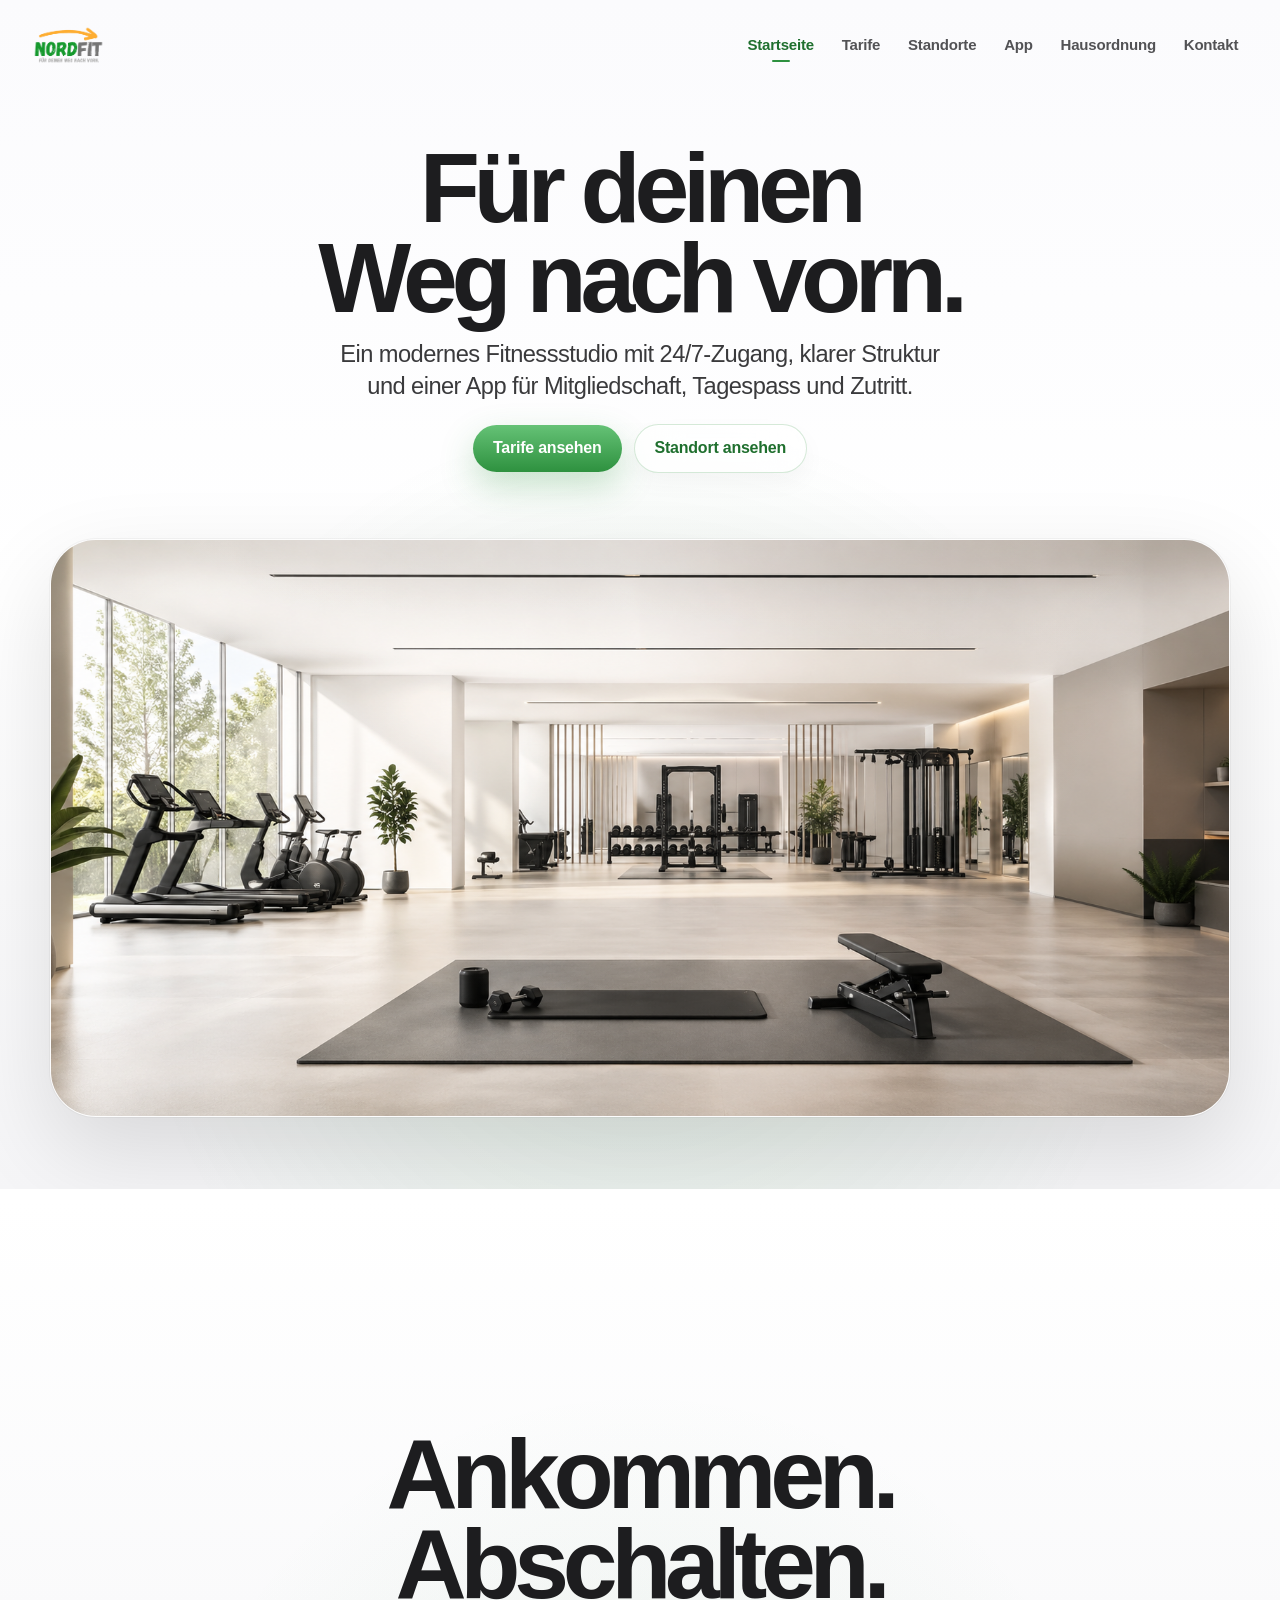
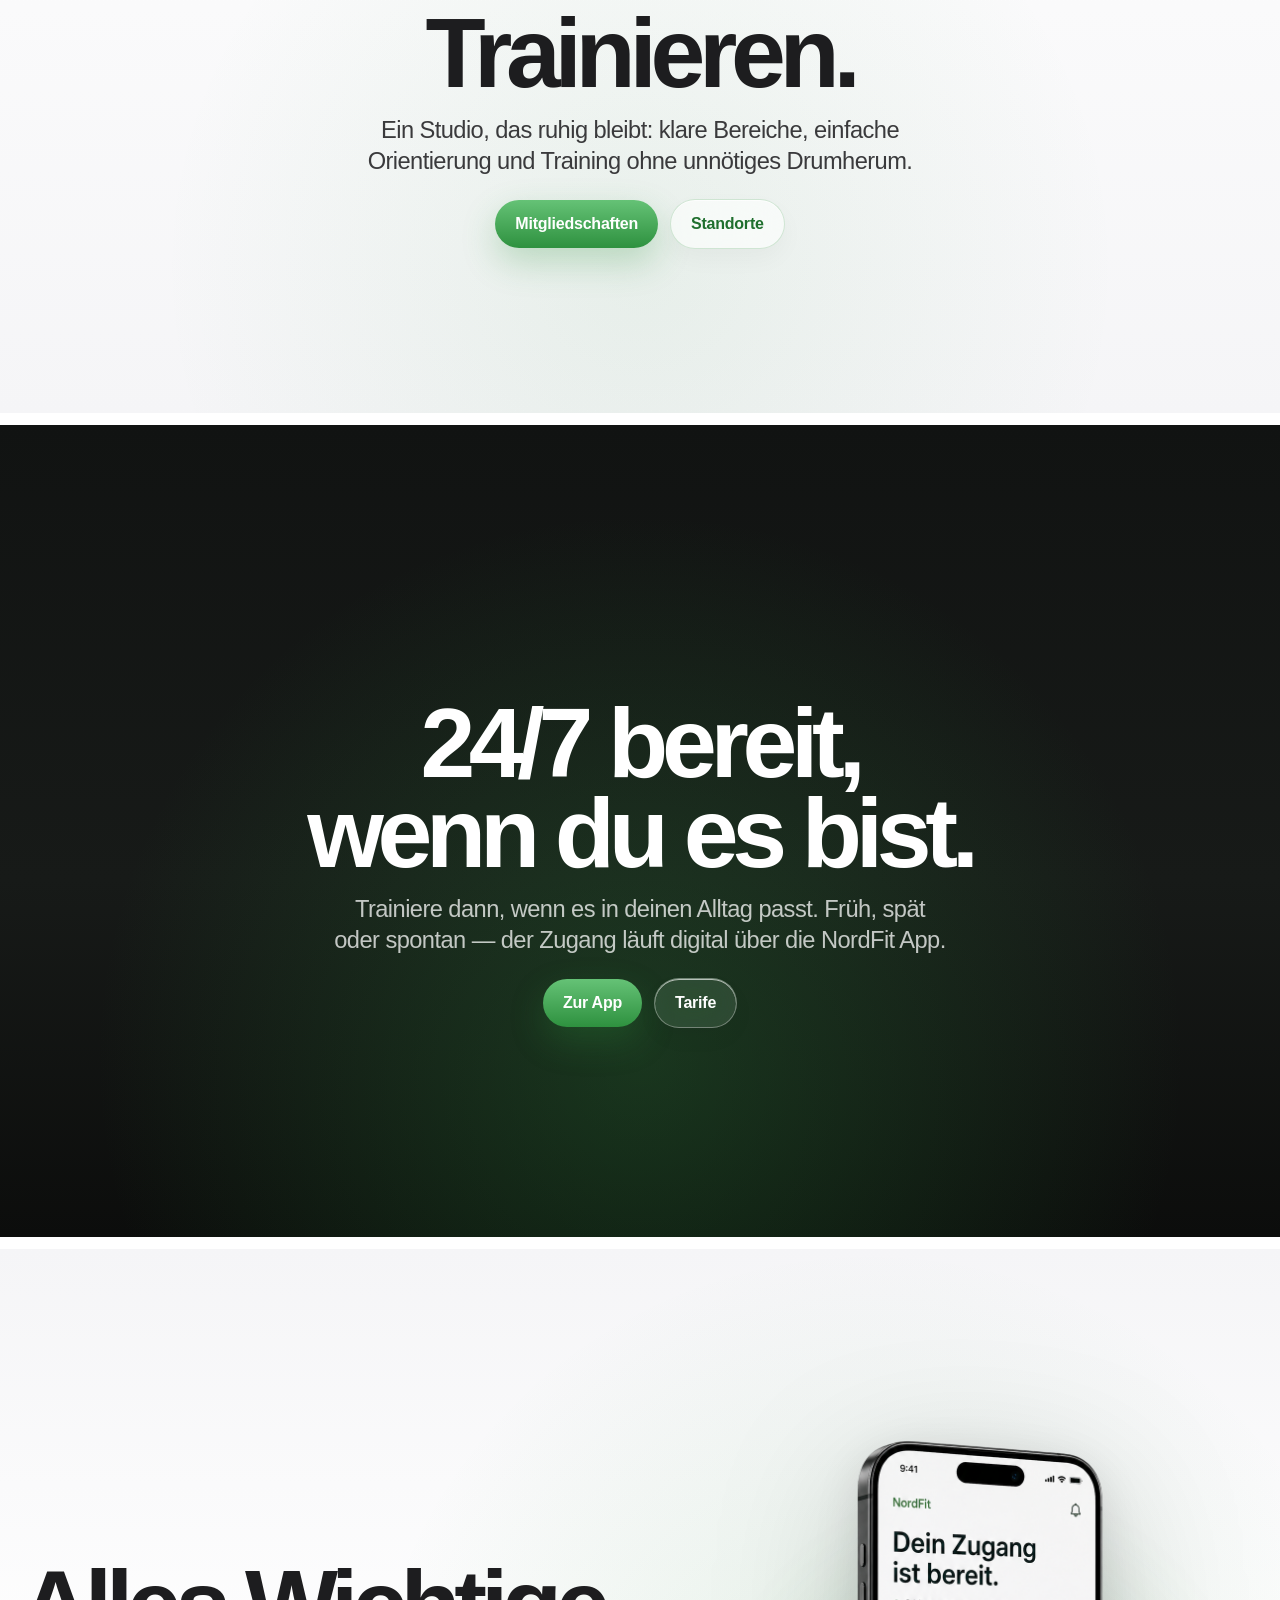
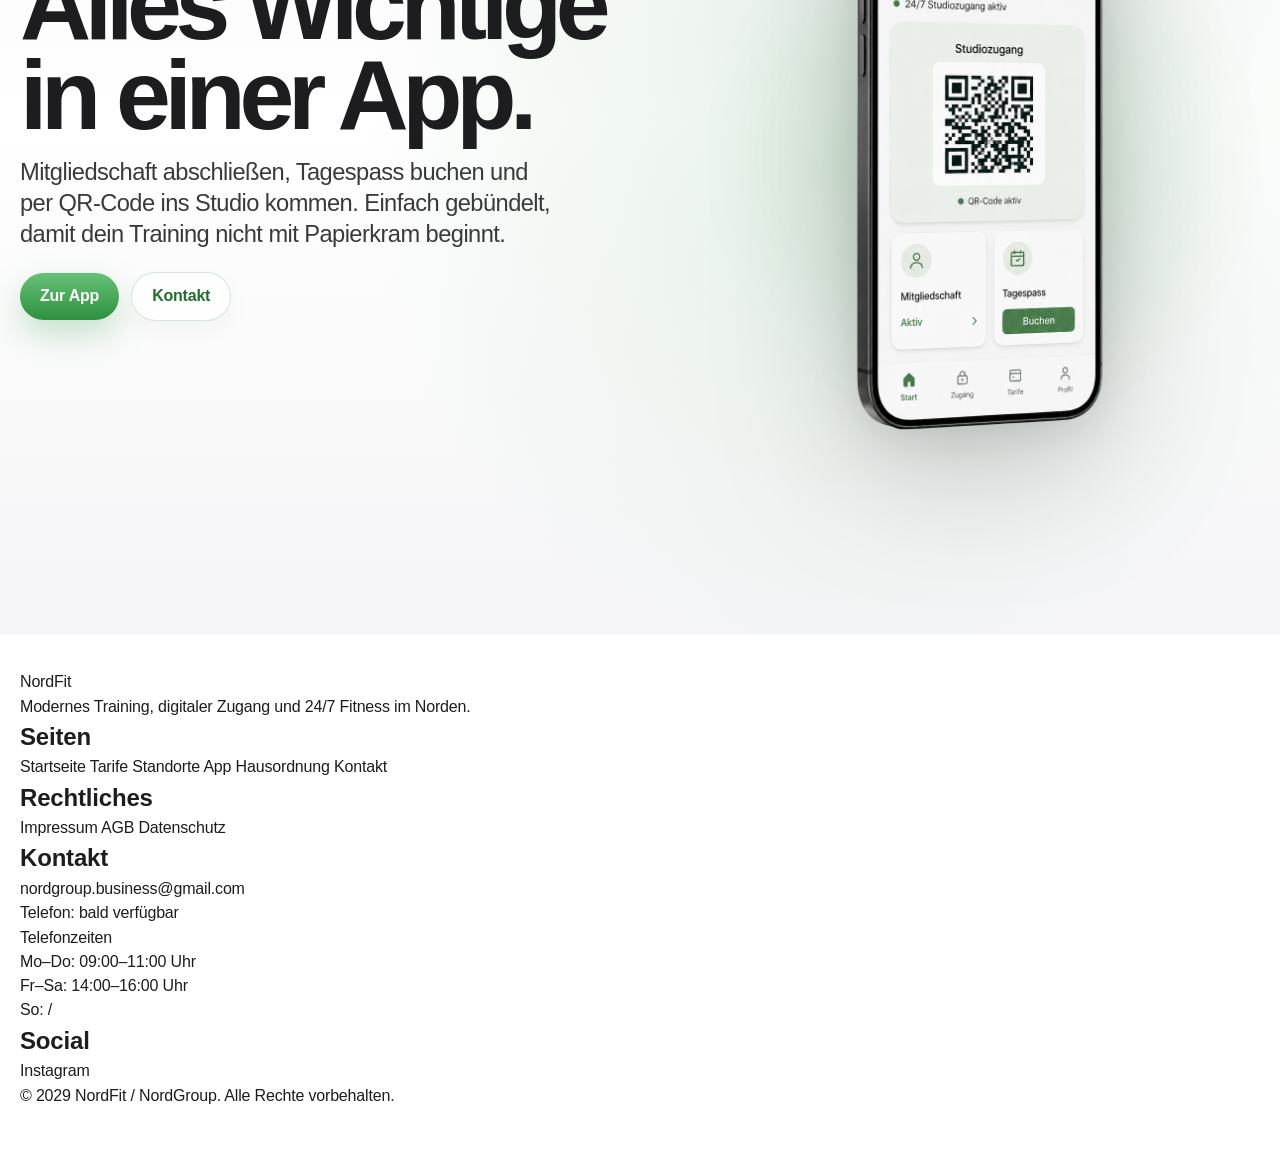
==== commit 345ca7f0: "Update index.html" ====
--- a/index.html
+++ b/index.html
@@ -151,41 +151,79 @@
         </div>
       </div>
     </section>
-
-    <section class="product-hero product-hero-final">
-      <div class="product-copy">
-        <h2>Weiter nach vorn. In deinem Tempo.</h2>
-
-        <p>
-          Ob regelmäßig oder spontan: NordFit soll dir den Einstieg leicht machen
-          und dein Training ruhig begleiten.
-        </p>
-
-        <div class="product-actions">
-          <a href="mitgliedschaften.html" class="product-link product-link-primary">
-            Mitgliedschaften
-          </a>
-
-          <a href="kontakt.html" class="product-link product-link-secondary">
-            Kontakt
-          </a>
-        </div>
-      </div>
-    </section>
   </main>
 
-  <footer class="site-footer">
+  <footer class="site-footer site-footer-premium">
     <div class="container">
-      <div class="footer-shell">
-        <div class="flex footer-row">
-          <p class="muted">© 2029 NordFit/NordGroup. Do not distribute!</p>
-
-          <div class="flex footer-links">
-            <a href="impressum.html">Impressum / AGB / Datenschutz</a>
-            <a href="hausordnung.html">Hausordnung</a>
-            <a href="kontakt.html">Kontakt</a>
-            <a href="https://instagram.com/nordfit.business" target="_blank" rel="noopener noreferrer">Instagram</a>
-          </div>
+      <div class="footer-premium-shell">
+        <div class="footer-brand-block">
+          <a href="index.html" class="footer-brand" aria-label="NordFit Startseite">
+            NordFit
+          </a>
+
+          <p>
+            Modernes Training, digitaler Zugang und 24/7 Fitness im Norden.
+          </p>
+        </div>
+
+        <div class="footer-columns">
+          <div class="footer-column">
+            <h2>Seiten</h2>
+
+            <nav aria-label="Footer Navigation">
+              <a href="index.html">Startseite</a>
+              <a href="mitgliedschaften.html">Tarife</a>
+              <a href="standorte.html">Standorte</a>
+              <a href="app.html">App</a>
+              <a href="hausordnung.html">Hausordnung</a>
+              <a href="kontakt.html">Kontakt</a>
+            </nav>
+          </div>
+
+          <div class="footer-column">
+            <h2>Rechtliches</h2>
+
+            <nav aria-label="Rechtliche Links">
+              <a href="impressum.html">Impressum</a>
+              <a href="impressum.html">AGB</a>
+              <a href="impressum.html">Datenschutz</a>
+            </nav>
+          </div>
+
+          <div class="footer-column footer-contact-column">
+            <h2>Kontakt</h2>
+
+            <a href="mailto:nordgroup.business@gmail.com">
+              nordgroup.business@gmail.com
+            </a>
+
+            <p>Telefon: bald verfügbar</p>
+
+            <div class="footer-phone-hours">
+              <span>Telefonzeiten</span>
+              <p>Mo–Do: 09:00–11:00 Uhr</p>
+              <p>Fr–Sa: 14:00–16:00 Uhr</p>
+              <p>So: /</p>
+            </div>
+          </div>
+
+          <div class="footer-column">
+            <h2>Social</h2>
+
+            <nav aria-label="Social Media">
+              <a
+                href="https://instagram.com/nordfit.business"
+                target="_blank"
+                rel="noopener noreferrer"
+              >
+                Instagram
+              </a>
+            </nav>
+          </div>
+        </div>
+
+        <div class="footer-bottom">
+          <p>© 2029 NordFit / NordGroup. Alle Rechte vorbehalten.</p>
         </div>
       </div>
     </div>
--- a/css/style.css
+++ b/css/style.css
@@ -30,9 +30,9 @@
   --font-main: -apple-system, BlinkMacSystemFont, "Helvetica Neue", Helvetica, Arial, sans-serif;
 
   --ease: cubic-bezier(0.22, 1, 0.36, 1);
-  --fast: 0.18s var(--ease);
-  --medium: 0.32s var(--ease);
-  --slow: 0.62s var(--ease);
+  --fast: 0.16s var(--ease);
+  --medium: 0.22s var(--ease);
+  --slow: 0.42s var(--ease);
 }
 
 *,
@@ -66,6 +66,26 @@
   font-synthesis-weight: none;
 }
 
+body.page-enter {
+  opacity: 0;
+  transform: translateY(6px);
+}
+
+body.page-ready {
+  opacity: 1;
+  transform: none;
+  transition:
+    opacity 0.24s var(--ease);
+}
+
+body.page-leaving {
+  opacity: 0;
+  transform: translateY(5px);
+  transition:
+    opacity 0.16s var(--ease),
+    transform 0.16s var(--ease);
+}
+
 body.nav-open,
 body.modal-open {
   overflow: hidden;
@@ -162,39 +182,51 @@
   margin-top: 1.35rem;
 }
 
+/* Grundabstand wegen festem Header */
+
+main > section:first-child {
+  padding-top: max(9rem, 13vh);
+}
+
 /* Header */
 
 .site-header {
-  position: sticky;
-  top: 0;
+  position: fixed;
+  inset: 0 0 auto;
   z-index: 9000;
   padding: 1rem 0;
+  background: transparent;
+  pointer-events: none;
+}
+
+.site-header .container {
+  pointer-events: none;
 }
 
 .site-header-inner {
   position: relative;
   width: 100%;
   max-width: var(--max-width);
-  min-height: 52px;
+  min-height: 58px;
   margin-inline: auto;
   display: flex;
   align-items: center;
   justify-content: space-between;
   gap: 1.25rem;
-  padding: 0;
-  border: 0;
-  border-radius: 0;
+  padding: 0.38rem 0.52rem 0.38rem 0.75rem;
+  border: 1px solid transparent;
+  border-radius: var(--radius-pill);
   background: transparent;
   box-shadow: none;
-  backdrop-filter: none;
-  -webkit-backdrop-filter: none;
+  backdrop-filter: blur(0) saturate(100%);
+  -webkit-backdrop-filter: blur(0) saturate(100%);
+  pointer-events: auto;
   transition:
-    padding var(--medium),
-    border-radius var(--medium),
-    background var(--medium),
-    border-color var(--medium),
-    box-shadow var(--medium),
-    backdrop-filter var(--medium);
+    background-color 0.16s var(--ease),
+    border-color 0.16s var(--ease),
+    box-shadow 0.16s var(--ease),
+    backdrop-filter 0.16s var(--ease),
+    -webkit-backdrop-filter 0.16s var(--ease);
 }
 
 .site-header-inner::before {
@@ -202,14 +234,9 @@
 }
 
 .site-header-inner.scrolled {
-  width: fit-content;
-  max-width: min(100%, 980px);
-  min-height: 58px;
-  padding: 0.38rem 0.52rem 0.38rem 0.75rem;
-  border-radius: var(--radius-pill);
   background:
-    linear-gradient(180deg, rgba(255, 255, 255, 0.86), rgba(255, 255, 255, 0.64));
-  border: 1px solid rgba(255, 255, 255, 0.82);
+    linear-gradient(180deg, rgba(255, 255, 255, 0.82), rgba(255, 255, 255, 0.62));
+  border-color: rgba(255, 255, 255, 0.82);
   box-shadow:
     inset 0 1px 0 rgba(255, 255, 255, 0.94),
     0 16px 42px rgba(0, 0, 0, 0.09);
@@ -256,12 +283,14 @@
   transition:
     color var(--fast),
     background var(--fast),
-    opacity var(--fast);
+    opacity var(--fast),
+    transform var(--fast);
 }
 
 .site-nav a:hover {
   color: var(--text);
   background: rgba(255, 255, 255, 0.48);
+  transform: translateY(-1px);
 }
 
 .nav-link.active,
@@ -301,13 +330,15 @@
   backdrop-filter: blur(24px) saturate(170%);
   -webkit-backdrop-filter: blur(24px) saturate(170%);
   transition:
-    background var(--medium),
-    box-shadow var(--medium);
+    background var(--fast),
+    box-shadow var(--fast),
+    transform var(--fast);
 }
 
 .burger:hover {
   background:
     linear-gradient(180deg, rgba(255, 255, 255, 0.96), rgba(255, 255, 255, 0.72));
+  transform: translateY(-1px);
 }
 
 .burger-lines {
@@ -327,10 +358,10 @@
   transform: translateX(-50%);
   transform-origin: center;
   transition:
-    top 0.36s var(--ease),
-    transform 0.36s var(--ease),
-    opacity 0.24s var(--ease),
-    width 0.36s var(--ease);
+    top 0.22s var(--ease),
+    transform 0.22s var(--ease),
+    opacity 0.16s var(--ease),
+    width 0.22s var(--ease);
 }
 
 .burger-lines span:nth-child(1) {
@@ -378,6 +409,12 @@
   padding: 7.5rem 1.5rem 3.5rem;
   text-align: center;
   isolation: isolate;
+}
+
+.home-first-hero {
+  min-height: 100vh;
+  padding-top: max(10.4rem, 15vh);
+  padding-bottom: 4.5rem;
 }
 
 .product-copy {
@@ -431,7 +468,13 @@
     background-color var(--fast),
     color var(--fast),
     border-color var(--fast),
-    opacity var(--fast);
+    opacity var(--fast),
+    transform var(--fast),
+    box-shadow var(--fast);
+}
+
+.product-link:hover {
+  transform: translateY(-1px);
 }
 
 .product-link-primary {
@@ -442,6 +485,7 @@
 
 .product-link-primary:hover {
   opacity: 0.92;
+  box-shadow: 0 18px 40px rgba(46, 145, 63, 0.3);
 }
 
 .product-link-secondary {
@@ -470,7 +514,7 @@
 }
 
 .product-hero-main {
-  min-height: calc(100vh - 88px);
+  min-height: 100vh;
   background:
     radial-gradient(circle at 50% 78%, rgba(46, 145, 63, 0.13), transparent 32rem),
     linear-gradient(180deg, #fbfbfd 0%, #ffffff 50%, #f5f5f7 100%);
@@ -664,7 +708,13 @@
     background-color var(--fast),
     color var(--fast),
     border-color var(--fast),
-    opacity var(--fast);
+    opacity var(--fast),
+    transform var(--fast),
+    box-shadow var(--fast);
+}
+
+.btn:hover {
+  transform: translateY(-1px);
 }
 
 .btn-primary {
@@ -675,6 +725,7 @@
 
 .btn-primary:hover {
   opacity: 0.92;
+  box-shadow: 0 20px 42px rgba(46, 145, 63, 0.28);
 }
 
 .btn-secondary {
@@ -1715,7 +1766,12 @@
   transition:
     background-color var(--fast),
     border-color var(--fast),
-    opacity var(--fast);
+    opacity var(--fast),
+    transform var(--fast);
+}
+
+.store-badge:hover {
+  transform: translateY(-1px);
 }
 
 .store-badge-dark {
@@ -2179,11 +2235,13 @@
   -webkit-backdrop-filter: blur(22px) saturate(170%);
   transition:
     background-color var(--fast),
-    opacity var(--fast);
+    opacity var(--fast),
+    transform var(--fast);
 }
 
 .gallery-arrow:hover {
   background: rgba(255, 255, 255, 0.9);
+  transform: translateY(-1px);
 }
 
 .gallery-arrow:disabled,
@@ -2224,6 +2282,9 @@
 .footer-links a {
   color: var(--muted);
   font-size: 0.95rem;
+  transition:
+    color var(--fast),
+    opacity var(--fast);
 }
 
 /* Reveal */
@@ -2239,7 +2300,7 @@
 @keyframes mobileMenuBackdropIn {
   from {
     opacity: 0;
-    filter: blur(4px);
+    filter: blur(2px);
   }
 
   to {
@@ -2251,7 +2312,7 @@
 @keyframes mobileNavIn {
   from {
     opacity: 0;
-    transform: translateY(-10px);
+    transform: translateY(-6px);
   }
 
   to {
@@ -2263,7 +2324,7 @@
 @keyframes mobileLinkIn {
   from {
     opacity: 0;
-    transform: translateY(12px);
+    transform: translateY(8px);
   }
 
   to {
@@ -2370,7 +2431,7 @@
     background: rgba(251, 251, 253, 0.86);
     backdrop-filter: blur(22px) saturate(160%);
     -webkit-backdrop-filter: blur(22px) saturate(160%);
-    animation: mobileMenuBackdropIn 0.34s var(--ease) both;
+    animation: mobileMenuBackdropIn 0.2s var(--ease) both;
   }
 
   .grid-2,
@@ -2382,8 +2443,8 @@
   }
 
   .site-header {
-    position: sticky;
-    top: 0;
+    position: fixed;
+    inset: 0 0 auto;
     z-index: 10000;
     padding: 0.95rem 0;
   }
@@ -2392,33 +2453,24 @@
     width: 100%;
     max-width: 100%;
     min-height: 48px;
-    display: flex;
-    align-items: center;
-    justify-content: space-between;
-    flex-wrap: nowrap;
-    gap: 0.7rem;
     padding: 0;
+    border: 0;
     border-radius: 0;
     background: transparent;
-    border: 0;
     box-shadow: none;
     backdrop-filter: none;
     -webkit-backdrop-filter: none;
   }
 
   .site-header-inner.scrolled {
-    width: 100%;
-    min-height: 58px;
-    padding: 0.42rem 0.52rem 0.42rem 0.7rem;
-    border-radius: 24px;
-    background:
-      linear-gradient(180deg, rgba(255, 255, 255, 0.86), rgba(255, 255, 255, 0.64));
-    border: 1px solid rgba(255, 255, 255, 0.82);
-    box-shadow:
-      inset 0 1px 0 rgba(255, 255, 255, 0.94),
-      0 16px 42px rgba(0, 0, 0, 0.09);
-    backdrop-filter: blur(28px) saturate(175%);
-    -webkit-backdrop-filter: blur(28px) saturate(175%);
+    min-height: 48px;
+    padding: 0;
+    border: 0;
+    border-radius: 0;
+    background: transparent;
+    box-shadow: none;
+    backdrop-filter: none;
+    -webkit-backdrop-filter: none;
   }
 
   .logo {
@@ -2500,11 +2552,11 @@
     opacity: 0;
     visibility: hidden;
     pointer-events: none;
-    transform: translateY(-12px);
+    transform: translateY(-8px);
     transition:
-      opacity 0.34s var(--ease),
-      visibility 0.34s var(--ease),
-      transform 0.34s var(--ease);
+      opacity 0.2s var(--ease),
+      visibility 0.2s var(--ease),
+      transform 0.2s var(--ease);
     background: rgba(251, 251, 253, 0.9);
     backdrop-filter: blur(28px) saturate(165%);
     -webkit-backdrop-filter: blur(28px) saturate(165%);
@@ -2515,7 +2567,7 @@
     visibility: visible;
     pointer-events: auto;
     transform: translateY(0);
-    animation: mobileNavIn 0.34s var(--ease) both;
+    animation: mobileNavIn 0.2s var(--ease) both;
   }
 
   .site-nav ul {
@@ -2542,19 +2594,19 @@
   .site-nav li {
     display: block;
     opacity: 0;
-    transform: translateY(12px);
+    transform: translateY(8px);
   }
 
   .site-nav.open li {
-    animation: mobileLinkIn 0.46s var(--ease) forwards;
-  }
-
-  .site-nav.open li:nth-child(1) { animation-delay: 0.03s; }
-  .site-nav.open li:nth-child(2) { animation-delay: 0.06s; }
-  .site-nav.open li:nth-child(3) { animation-delay: 0.09s; }
-  .site-nav.open li:nth-child(4) { animation-delay: 0.12s; }
-  .site-nav.open li:nth-child(5) { animation-delay: 0.15s; }
-  .site-nav.open li:nth-child(6) { animation-delay: 0.18s; }
+    animation: mobileLinkIn 0.24s var(--ease) forwards;
+  }
+
+  .site-nav.open li:nth-child(1) { animation-delay: 0.02s; }
+  .site-nav.open li:nth-child(2) { animation-delay: 0.04s; }
+  .site-nav.open li:nth-child(3) { animation-delay: 0.06s; }
+  .site-nav.open li:nth-child(4) { animation-delay: 0.08s; }
+  .site-nav.open li:nth-child(5) { animation-delay: 0.1s; }
+  .site-nav.open li:nth-child(6) { animation-delay: 0.12s; }
 
   .site-nav a {
     position: relative;
@@ -2573,9 +2625,9 @@
     line-height: 1.16;
     letter-spacing: -0.044em;
     transition:
-      color 0.22s var(--ease),
-      transform 0.22s var(--ease),
-      opacity 0.22s var(--ease);
+      color 0.16s var(--ease),
+      transform 0.16s var(--ease),
+      opacity 0.16s var(--ease);
   }
 
   .site-nav a:hover,
@@ -2598,8 +2650,8 @@
     opacity: 0;
     transform: translateY(-50%) rotate(45deg) translateX(-6px);
     transition:
-      opacity 0.22s var(--ease),
-      transform 0.22s var(--ease);
+      opacity 0.16s var(--ease),
+      transform 0.16s var(--ease);
   }
 
   .site-nav a:hover::after,
@@ -2634,6 +2686,10 @@
 }
 
 @media (max-width: 768px) {
+  main > section:first-child {
+    padding-top: max(8.6rem, 15vh);
+  }
+
   .container {
     width: min(100% - 1.2rem, var(--max-width));
   }
@@ -2643,8 +2699,14 @@
     padding: 6.5rem 1rem 3rem;
   }
 
+  .home-first-hero {
+    min-height: 100vh;
+    padding-top: max(9.3rem, 16vh);
+    padding-bottom: 3.9rem;
+  }
+
   .product-hero-main {
-    min-height: 88vh;
+    min-height: 100vh;
   }
 
   .product-copy h1,
@@ -2674,7 +2736,7 @@
 
   .home-hero-image-wrap {
     width: min(100%, 1180px);
-    margin-top: 2.7rem;
+    margin-top: 3.2rem;
     border-radius: 32px;
   }
 
@@ -3027,6 +3089,10 @@
 }
 
 @media (max-width: 480px) {
+  main > section:first-child {
+    padding-top: max(8.1rem, 14vh);
+  }
+
   .container {
     width: min(100% - 1rem, var(--max-width));
   }
@@ -3045,12 +3111,6 @@
     height: 40px;
   }
 
-  .site-header-inner.scrolled {
-    min-height: 56px;
-    padding: 0.4rem 0.48rem 0.4rem 0.62rem;
-    border-radius: 22px;
-  }
-
   .site-nav {
     padding: 6.8rem 1.75rem 2.25rem;
   }
@@ -3066,6 +3126,16 @@
 
   .product-hero {
     min-height: 82vh;
+  }
+
+  .home-first-hero {
+    min-height: 100vh;
+    padding-top: max(8.8rem, 15vh);
+    padding-bottom: 3.5rem;
+  }
+
+  .product-hero-main {
+    min-height: 100vh;
   }
 
   .product-copy h1,
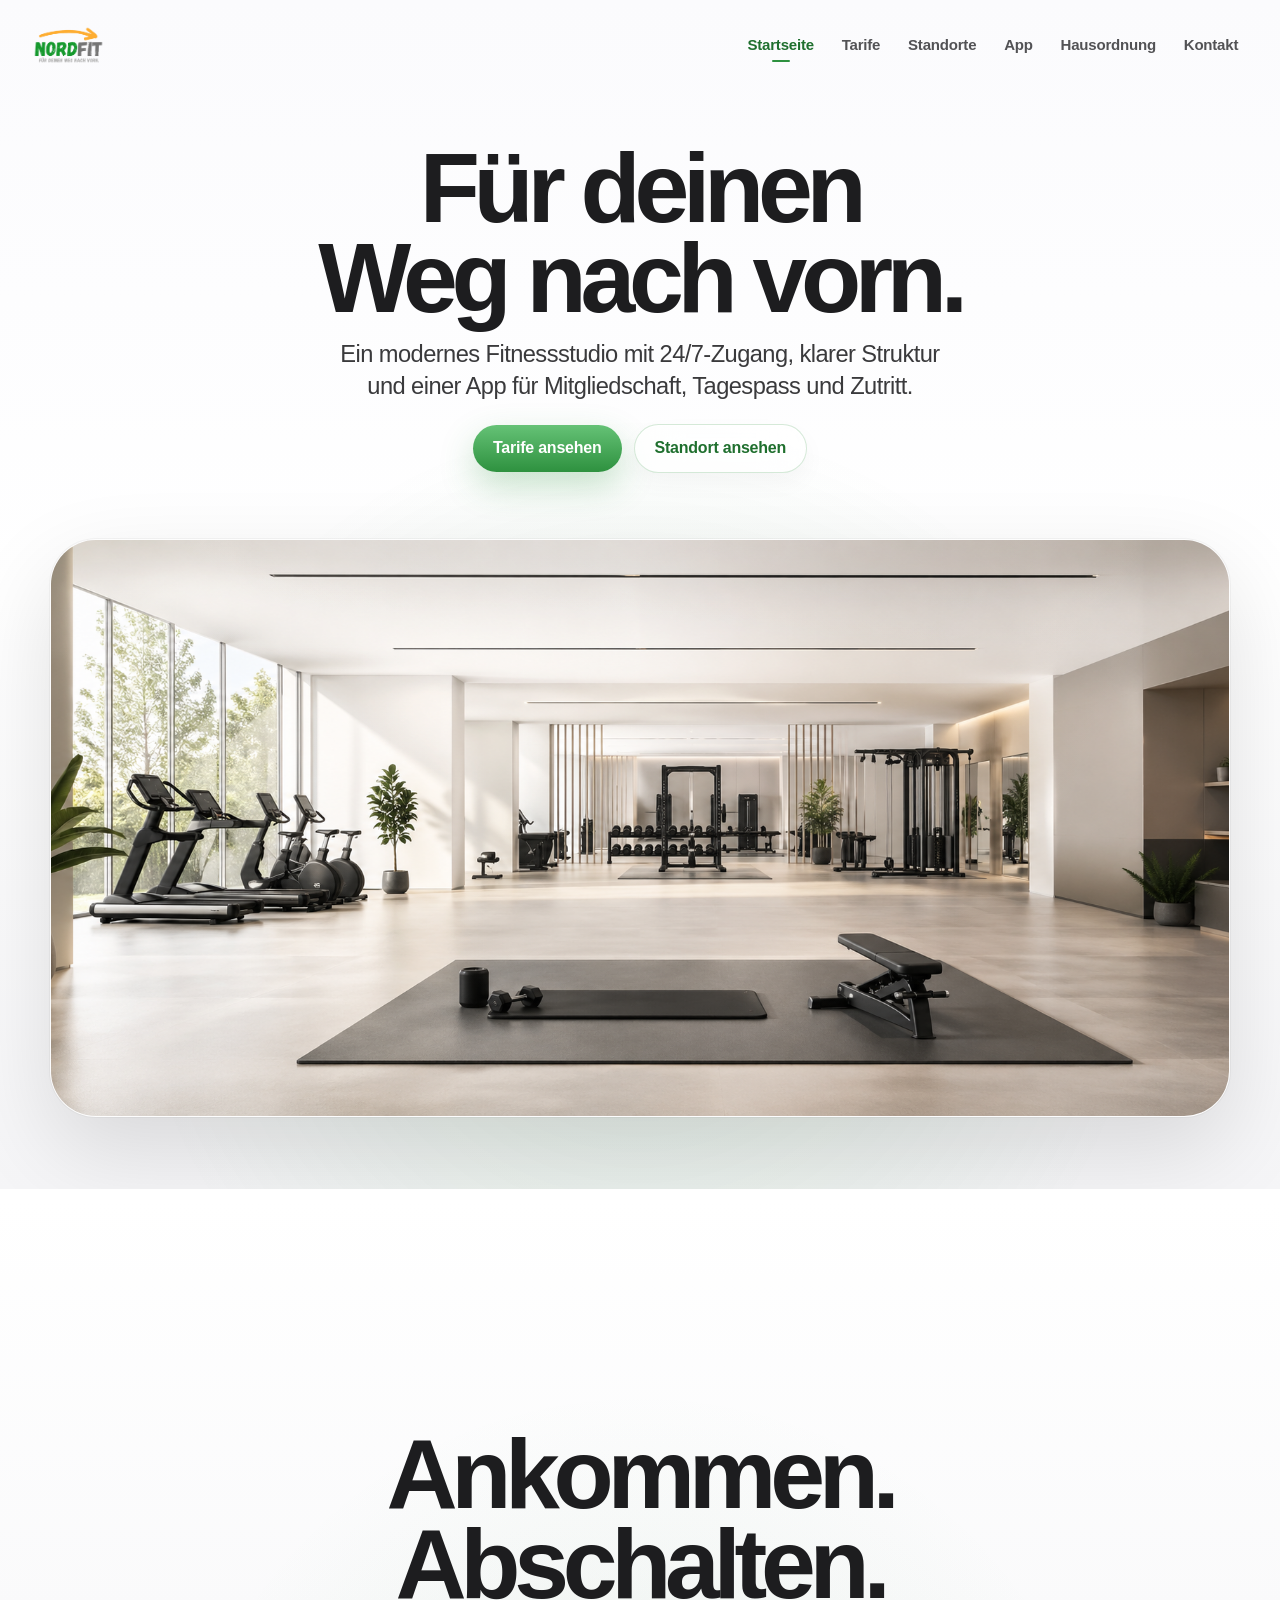
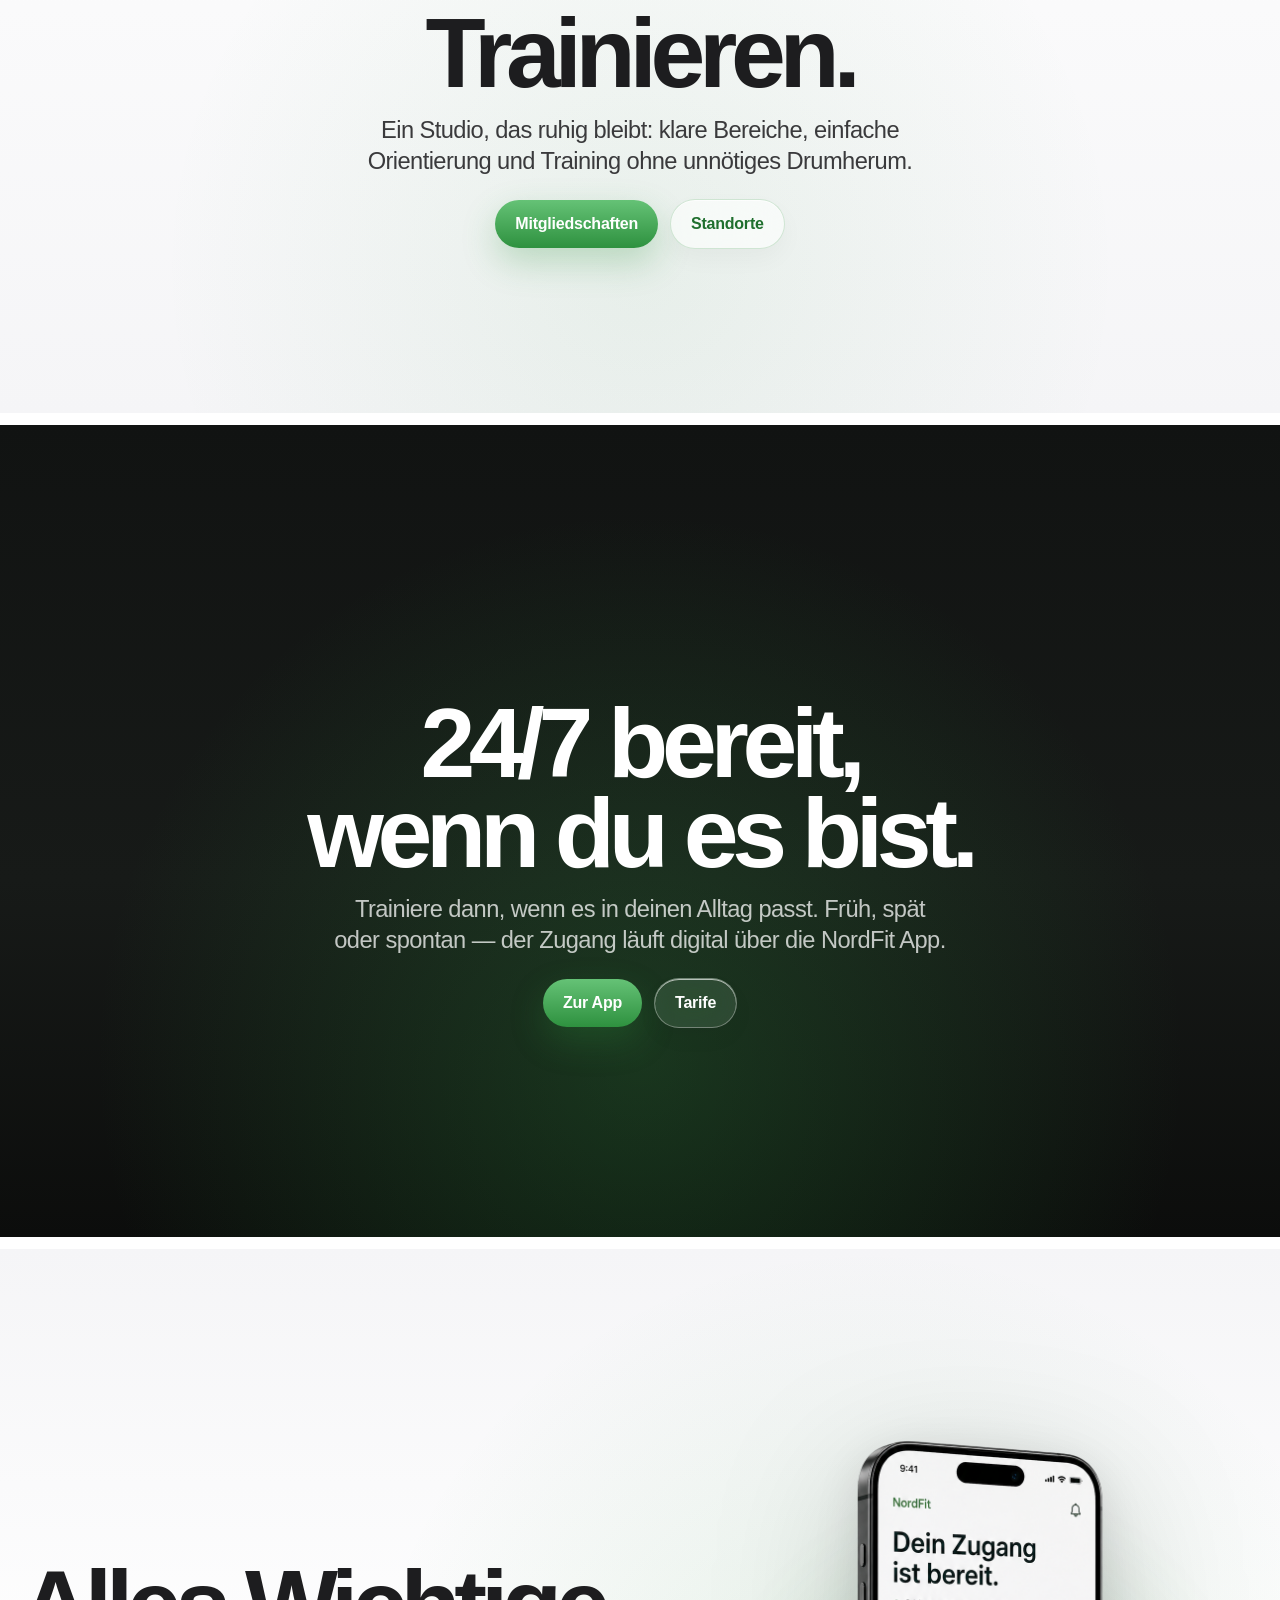
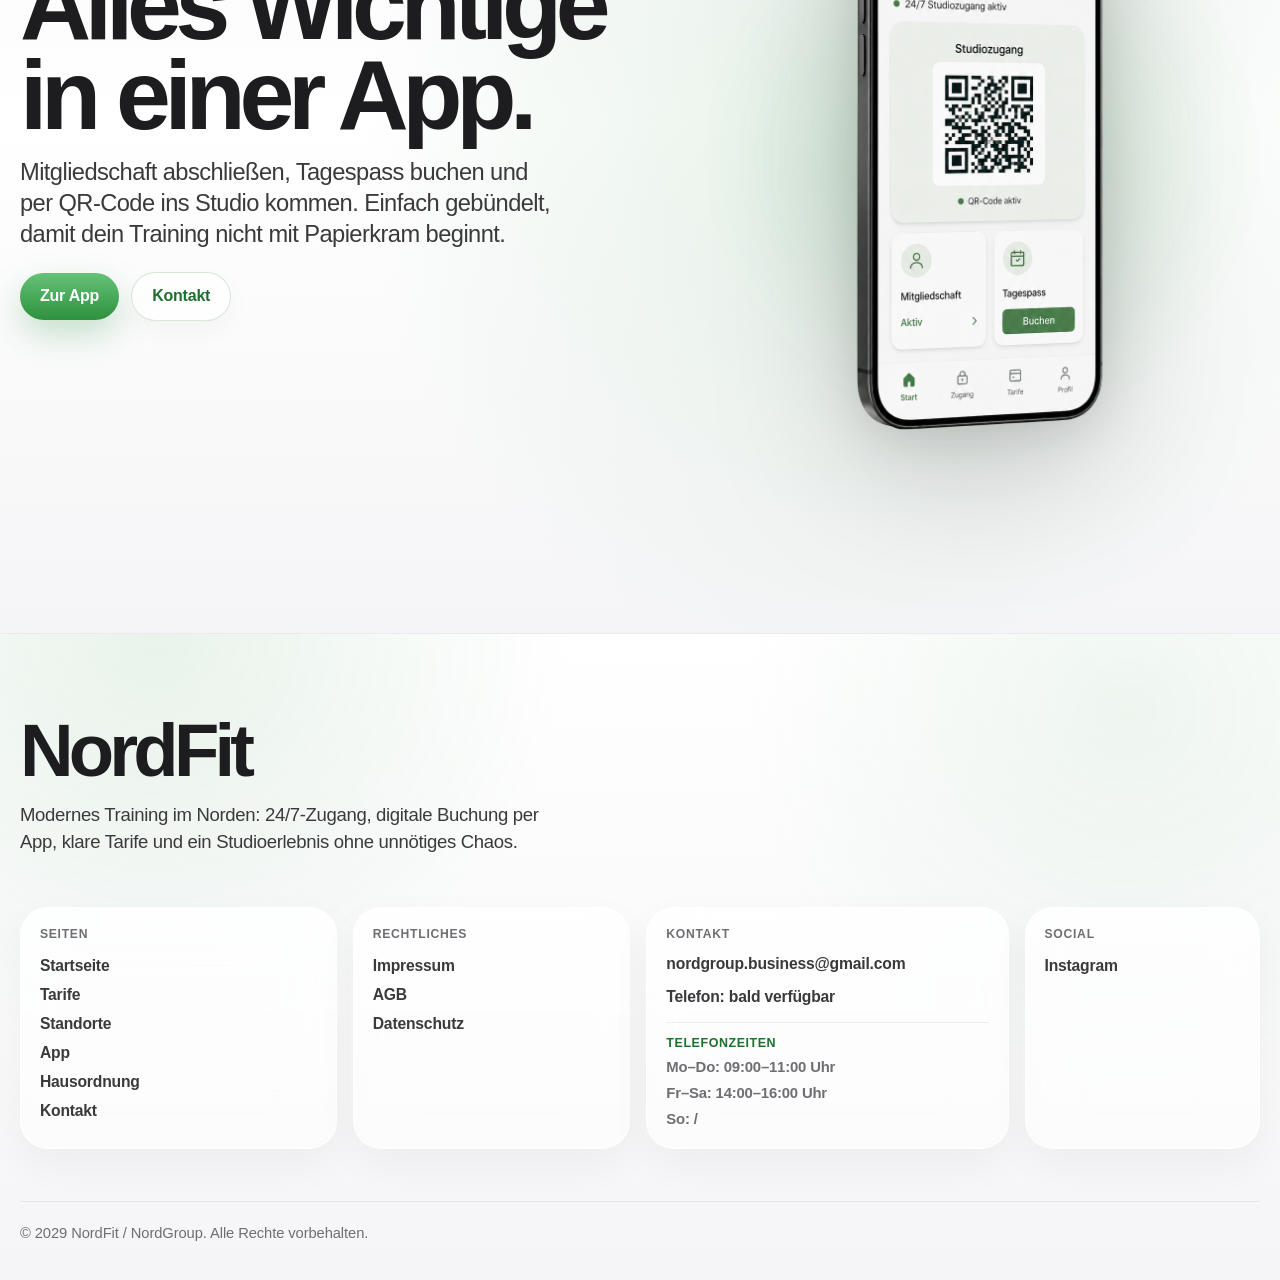
==== commit 92a0d07a: "Update index.html" ====
--- a/index.html
+++ b/index.html
@@ -153,7 +153,7 @@
     </section>
   </main>
 
-  <footer class="site-footer site-footer-premium">
+  <footer class="site-footer">
     <div class="container">
       <div class="footer-premium-shell">
         <div class="footer-brand-block">
@@ -162,12 +162,13 @@
           </a>
 
           <p>
-            Modernes Training, digitaler Zugang und 24/7 Fitness im Norden.
+            Modernes Training im Norden: 24/7-Zugang, digitale Buchung per App,
+            klare Tarife und ein Studioerlebnis ohne unnötiges Chaos.
           </p>
         </div>
 
         <div class="footer-columns">
-          <div class="footer-column">
+          <section class="footer-column">
             <h2>Seiten</h2>
 
             <nav aria-label="Footer Navigation">
@@ -178,25 +179,22 @@
               <a href="hausordnung.html">Hausordnung</a>
               <a href="kontakt.html">Kontakt</a>
             </nav>
-          </div>
-
-          <div class="footer-column">
+          </section>
+
+          <section class="footer-column">
             <h2>Rechtliches</h2>
 
-            <nav aria-label="Rechtliche Links">
+            <nav aria-label="Rechtliche Seiten">
               <a href="impressum.html">Impressum</a>
-              <a href="impressum.html">AGB</a>
-              <a href="impressum.html">Datenschutz</a>
+              <a href="impressum.html#panel-agb">AGB</a>
+              <a href="impressum.html#panel-datenschutz">Datenschutz</a>
             </nav>
-          </div>
-
-          <div class="footer-column footer-contact-column">
+          </section>
+
+          <section class="footer-column footer-contact-column">
             <h2>Kontakt</h2>
 
-            <a href="mailto:nordgroup.business@gmail.com">
-              nordgroup.business@gmail.com
-            </a>
-
+            <a href="mailto:nordgroup.business@gmail.com">nordgroup.business@gmail.com</a>
             <p>Telefon: bald verfügbar</p>
 
             <div class="footer-phone-hours">
@@ -205,21 +203,17 @@
               <p>Fr–Sa: 14:00–16:00 Uhr</p>
               <p>So: /</p>
             </div>
-          </div>
-
-          <div class="footer-column">
+          </section>
+
+          <section class="footer-column">
             <h2>Social</h2>
 
             <nav aria-label="Social Media">
-              <a
-                href="https://instagram.com/nordfit.business"
-                target="_blank"
-                rel="noopener noreferrer"
-              >
+              <a href="https://instagram.com/nordfit.business" target="_blank" rel="noopener noreferrer">
                 Instagram
               </a>
             </nav>
-          </div>
+          </section>
         </div>
 
         <div class="footer-bottom">
--- a/css/style.css
+++ b/css/style.css
@@ -1878,7 +1878,7 @@
 .contact-info-item a:hover,
 .legal-info-row a:hover,
 .feature-card a:hover,
-.footer-links a:hover {
+.footer-column a:hover {
   color: var(--nf-green);
 }
 
@@ -2254,10 +2254,148 @@
 
 .site-footer {
   margin-top: 0;
-  padding: 2.25rem 0 2.75rem;
-  border-top: 1px solid var(--line-soft);
-  background: #ffffff;
-}
+  padding: 5.2rem 0 2.2rem;
+  background:
+    radial-gradient(circle at 12% 0%, rgba(46, 145, 63, 0.105), transparent 26rem),
+    radial-gradient(circle at 88% 12%, rgba(46, 145, 63, 0.075), transparent 24rem),
+    linear-gradient(180deg, #ffffff 0%, #f5f5f7 100%);
+  border-top: 1px solid rgba(0, 0, 0, 0.045);
+}
+
+.footer-premium-shell {
+  display: grid;
+  gap: clamp(2rem, 4vw, 3.2rem);
+}
+
+.footer-brand-block {
+  max-width: 720px;
+}
+
+.footer-brand {
+  width: fit-content;
+  display: inline-flex;
+  color: var(--text);
+  font-size: clamp(2.55rem, 5.8vw, 5.7rem);
+  line-height: 0.92;
+  letter-spacing: -0.065em;
+  font-weight: 780;
+}
+
+.footer-brand:hover {
+  color: var(--nf-green-dark);
+}
+
+.footer-brand-block p {
+  max-width: 680px;
+  margin-top: 0.95rem;
+  color: var(--text-soft);
+  font-size: clamp(1.02rem, 1.45vw, 1.22rem);
+  line-height: 1.48;
+  letter-spacing: -0.018em;
+  text-wrap: balance;
+}
+
+.footer-columns {
+  display: grid;
+  grid-template-columns: 1.05fr 0.92fr minmax(260px, 1.2fr) 0.78fr;
+  gap: 1rem;
+  align-items: start;
+}
+
+.footer-column {
+  min-height: 100%;
+  display: grid;
+  align-content: start;
+  gap: 0.82rem;
+  padding: 1.18rem;
+  border-radius: 28px;
+  background:
+    linear-gradient(180deg, rgba(255, 255, 255, 0.82), rgba(255, 255, 255, 0.58));
+  border: 1px solid rgba(255, 255, 255, 0.78);
+  box-shadow:
+    inset 0 1px 0 rgba(255, 255, 255, 0.86),
+    0 16px 42px rgba(0, 0, 0, 0.045);
+  backdrop-filter: blur(24px) saturate(160%);
+  -webkit-backdrop-filter: blur(24px) saturate(160%);
+}
+
+.footer-column h2 {
+  color: var(--muted);
+  font-size: 0.76rem;
+  line-height: 1.2;
+  font-weight: 860;
+  letter-spacing: 0.06em;
+  text-transform: uppercase;
+}
+
+.footer-column nav {
+  display: grid;
+  gap: 0.5rem;
+}
+
+.footer-column a,
+.footer-column p {
+  width: fit-content;
+  color: var(--text-soft);
+  font-size: 0.98rem;
+  line-height: 1.35;
+  font-weight: 650;
+  letter-spacing: -0.012em;
+  transition:
+    color var(--fast),
+    opacity var(--fast),
+    transform var(--fast);
+}
+
+.footer-column a:hover {
+  transform: translateX(2px);
+}
+
+.footer-contact-column {
+  gap: 0.72rem;
+}
+
+.footer-phone-hours {
+  width: 100%;
+  display: grid;
+  gap: 0.34rem;
+  margin-top: 0.22rem;
+  padding-top: 0.82rem;
+  border-top: 1px solid rgba(0, 0, 0, 0.065);
+}
+
+.footer-phone-hours span {
+  color: var(--nf-green-dark);
+  font-size: 0.78rem;
+  line-height: 1.25;
+  font-weight: 850;
+  letter-spacing: 0.045em;
+  text-transform: uppercase;
+}
+
+.footer-phone-hours p {
+  width: auto;
+  color: var(--muted);
+  font-size: 0.93rem;
+  line-height: 1.38;
+  font-weight: 620;
+}
+
+.footer-bottom {
+  display: flex;
+  justify-content: flex-start;
+  padding-top: 1.35rem;
+  border-top: 1px solid rgba(0, 0, 0, 0.065);
+}
+
+.footer-bottom p {
+  color: var(--muted);
+  font-size: 0.92rem;
+  line-height: 1.45;
+  letter-spacing: -0.006em;
+}
+
+/* Legacy Footer Fallback */
 
 .footer-row {
   align-items: center;
@@ -2417,6 +2555,10 @@
 
   .app-showcase-image {
     width: min(70vw, 520px);
+  }
+
+  .footer-columns {
+    grid-template-columns: repeat(2, minmax(0, 1fr));
   }
 }
 
@@ -3062,7 +3204,51 @@
   }
 
   .site-footer {
-    padding: 2rem 0 2.25rem;
+    padding: 4.3rem 0 2rem;
+  }
+
+  .footer-premium-shell {
+    gap: 2rem;
+  }
+
+  .footer-brand {
+    font-size: clamp(2.5rem, 13vw, 4.2rem);
+  }
+
+  .footer-brand-block p {
+    max-width: 36ch;
+    font-size: 1rem;
+  }
+
+  .footer-columns {
+    grid-template-columns: 1fr;
+    gap: 0.85rem;
+  }
+
+  .footer-column {
+    border-radius: 24px;
+    padding: 1rem;
+  }
+
+  .footer-column nav {
+    gap: 0.46rem;
+  }
+
+  .footer-column a,
+  .footer-column p {
+    font-size: 0.96rem;
+  }
+
+  .footer-phone-hours p {
+    font-size: 0.9rem;
+  }
+
+  .footer-bottom {
+    padding-top: 1.05rem;
+  }
+
+  .footer-bottom p {
+    font-size: 0.88rem;
   }
 
   .footer-row {
@@ -3260,6 +3446,14 @@
     font-size: 0.94rem;
   }
 
+  .footer-brand-block p {
+    max-width: 100%;
+  }
+
+  .footer-column {
+    border-radius: 22px;
+  }
+
   .footer-row {
     gap: 1rem;
   }
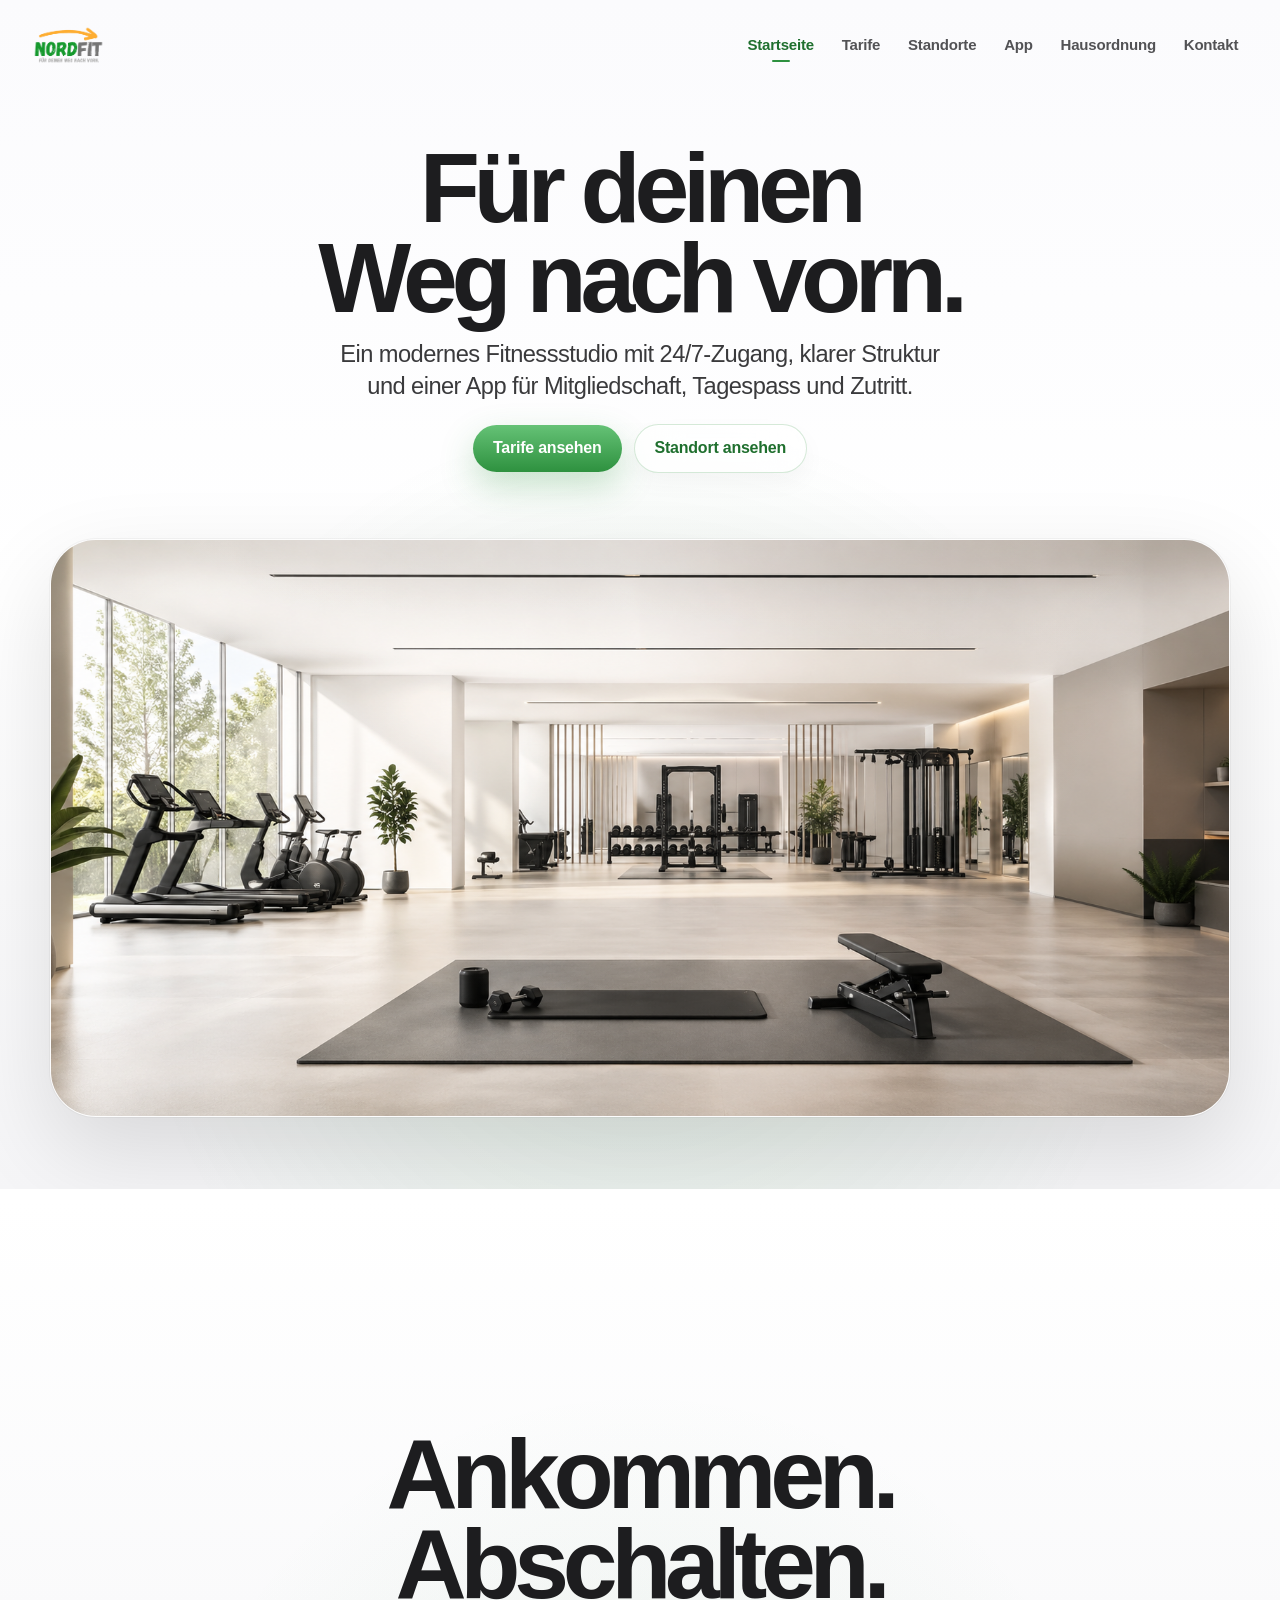
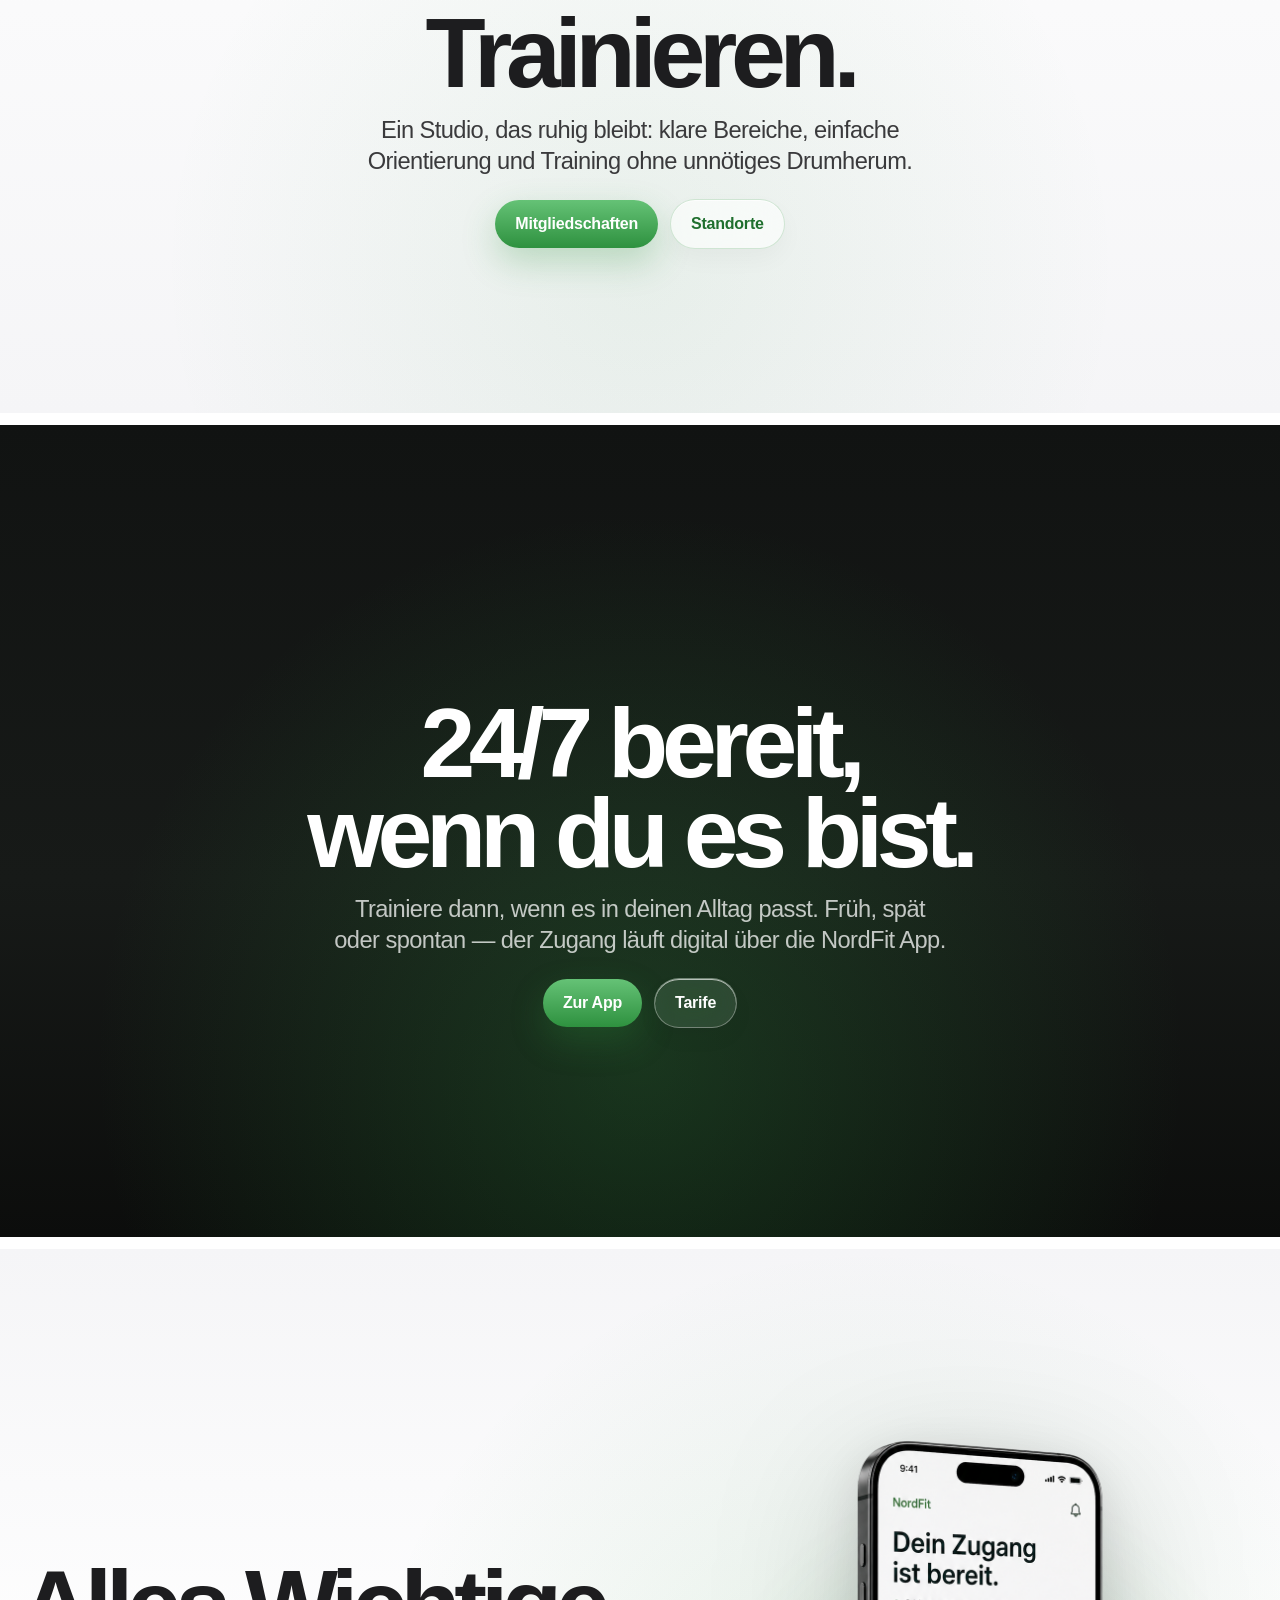
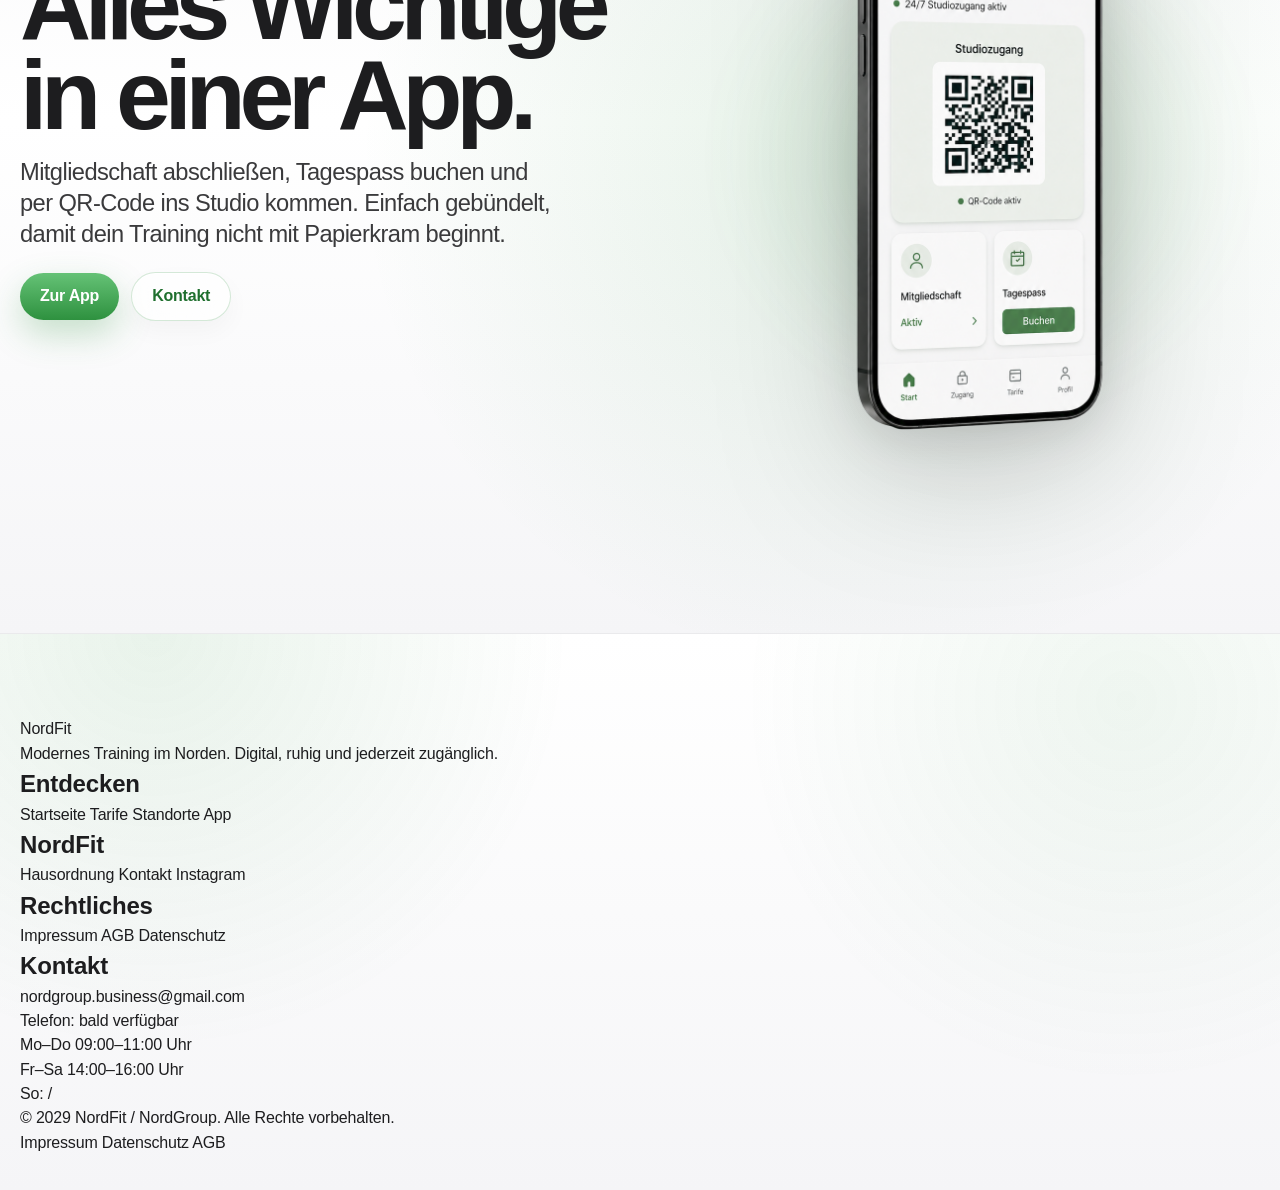
==== commit 4877a7bd: "Update index.html" ====
--- a/index.html
+++ b/index.html
@@ -155,69 +155,71 @@
 
   <footer class="site-footer">
     <div class="container">
-      <div class="footer-premium-shell">
-        <div class="footer-brand-block">
-          <a href="index.html" class="footer-brand" aria-label="NordFit Startseite">
+      <div class="footer-apple-shell">
+        <div class="footer-apple-top">
+          <a href="index.html" class="footer-apple-brand" aria-label="NordFit Startseite">
             NordFit
           </a>
 
           <p>
-            Modernes Training im Norden: 24/7-Zugang, digitale Buchung per App,
-            klare Tarife und ein Studioerlebnis ohne unnötiges Chaos.
+            Modernes Training im Norden. Digital, ruhig und jederzeit zugänglich.
           </p>
         </div>
 
-        <div class="footer-columns">
-          <section class="footer-column">
-            <h2>Seiten</h2>
-
-            <nav aria-label="Footer Navigation">
-              <a href="index.html">Startseite</a>
-              <a href="mitgliedschaften.html">Tarife</a>
-              <a href="standorte.html">Standorte</a>
-              <a href="app.html">App</a>
-              <a href="hausordnung.html">Hausordnung</a>
-              <a href="kontakt.html">Kontakt</a>
-            </nav>
-          </section>
-
-          <section class="footer-column">
+        <nav class="footer-apple-grid" aria-label="Footer Navigation">
+          <div class="footer-apple-column">
+            <h2>Entdecken</h2>
+
+            <a href="index.html">Startseite</a>
+            <a href="mitgliedschaften.html">Tarife</a>
+            <a href="standorte.html">Standorte</a>
+            <a href="app.html">App</a>
+          </div>
+
+          <div class="footer-apple-column">
+            <h2>NordFit</h2>
+
+            <a href="hausordnung.html">Hausordnung</a>
+            <a href="kontakt.html">Kontakt</a>
+            <a
+              href="https://instagram.com/nordfit.business"
+              target="_blank"
+              rel="noopener noreferrer"
+            >
+              Instagram
+            </a>
+          </div>
+
+          <div class="footer-apple-column">
             <h2>Rechtliches</h2>
 
-            <nav aria-label="Rechtliche Seiten">
-              <a href="impressum.html">Impressum</a>
-              <a href="impressum.html#panel-agb">AGB</a>
-              <a href="impressum.html#panel-datenschutz">Datenschutz</a>
-            </nav>
-          </section>
-
-          <section class="footer-column footer-contact-column">
+            <a href="impressum.html">Impressum</a>
+            <a href="impressum.html">AGB</a>
+            <a href="impressum.html">Datenschutz</a>
+          </div>
+
+          <div class="footer-apple-column footer-apple-contact">
             <h2>Kontakt</h2>
 
-            <a href="mailto:nordgroup.business@gmail.com">nordgroup.business@gmail.com</a>
+            <a href="mailto:nordgroup.business@gmail.com">
+              nordgroup.business@gmail.com
+            </a>
+
             <p>Telefon: bald verfügbar</p>
-
-            <div class="footer-phone-hours">
-              <span>Telefonzeiten</span>
-              <p>Mo–Do: 09:00–11:00 Uhr</p>
-              <p>Fr–Sa: 14:00–16:00 Uhr</p>
-              <p>So: /</p>
-            </div>
-          </section>
-
-          <section class="footer-column">
-            <h2>Social</h2>
-
-            <nav aria-label="Social Media">
-              <a href="https://instagram.com/nordfit.business" target="_blank" rel="noopener noreferrer">
-                Instagram
-              </a>
-            </nav>
-          </section>
-        </div>
-
-        <div class="footer-bottom">
+            <p>Mo–Do 09:00–11:00 Uhr</p>
+            <p>Fr–Sa 14:00–16:00 Uhr</p>
+            <p>So: /</p>
+          </div>
+        </nav>
+
+        <div class="footer-apple-bottom">
           <p>© 2029 NordFit / NordGroup. Alle Rechte vorbehalten.</p>
+
+          <div class="footer-apple-legal-links">
+            <a href="impressum.html">Impressum</a>
+            <a href="impressum.html">Datenschutz</a>
+            <a href="impressum.html">AGB</a>
+          </div>
         </div>
       </div>
     </div>
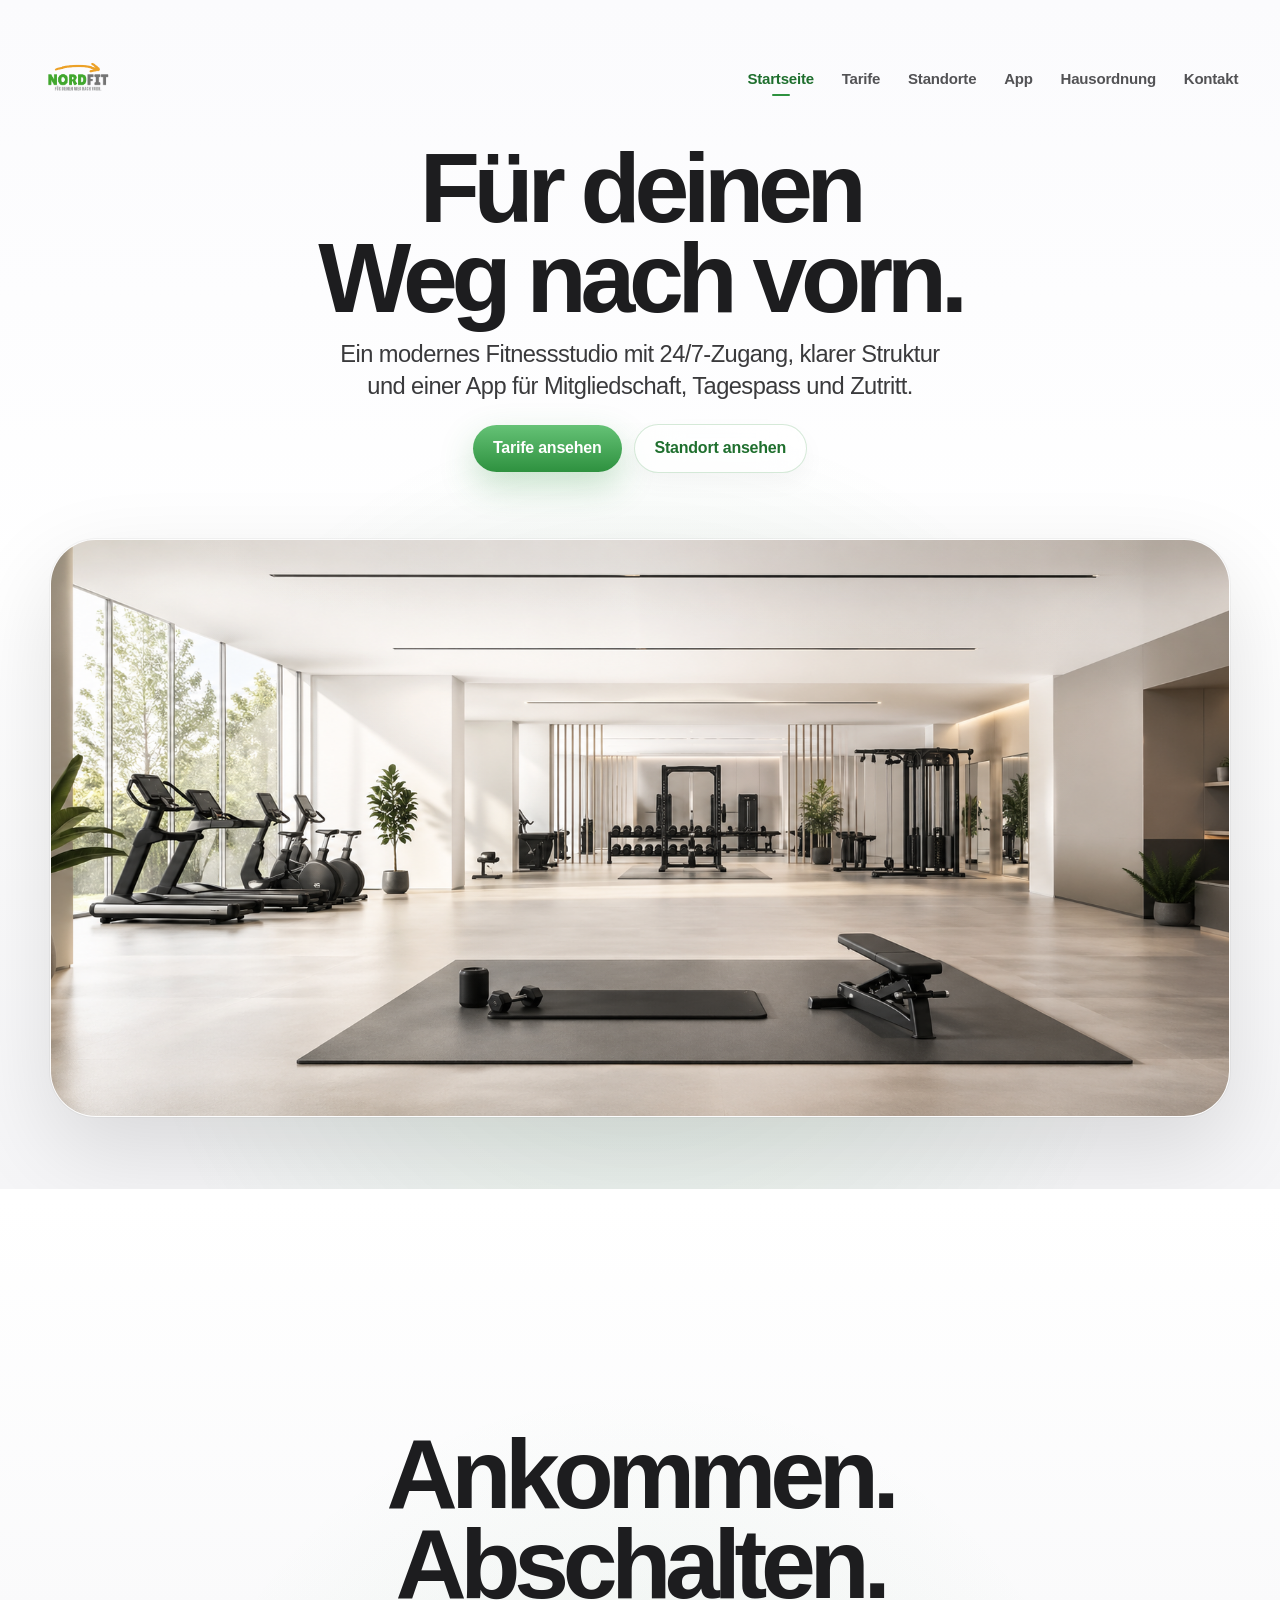
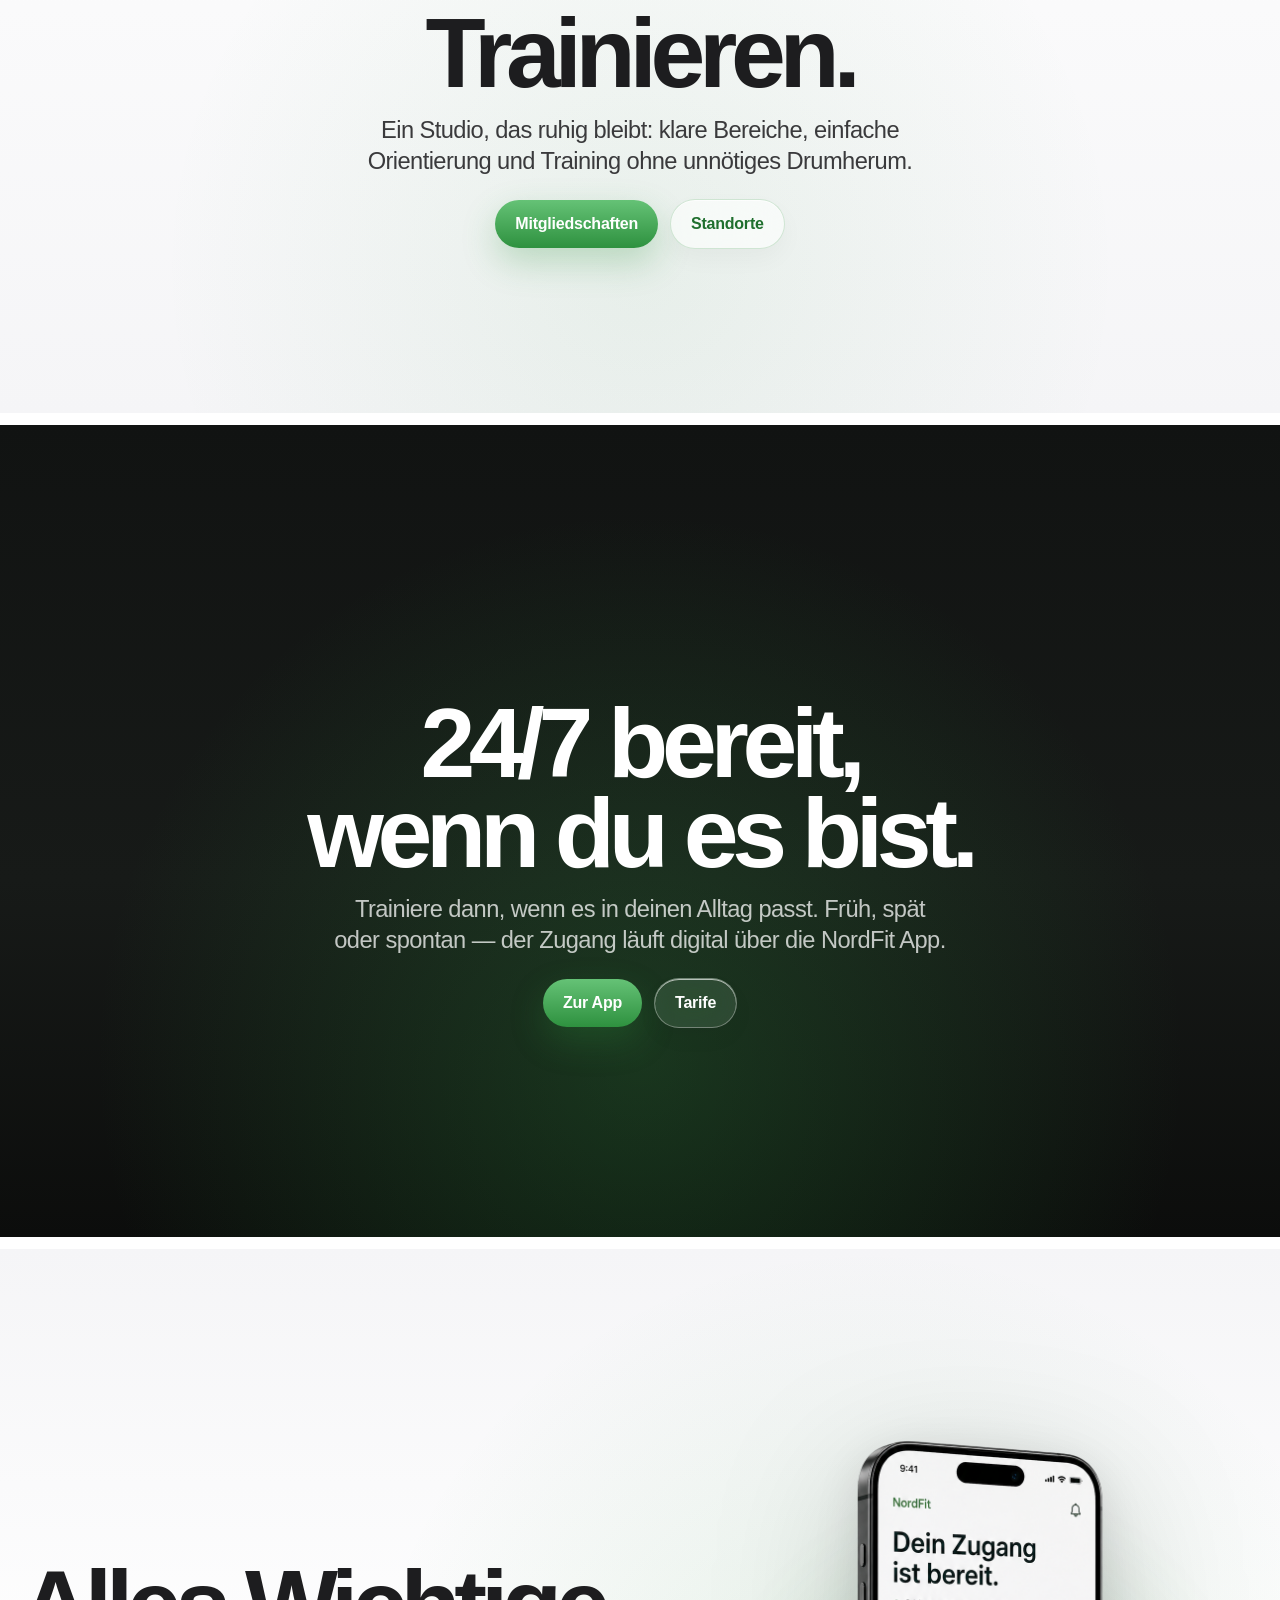
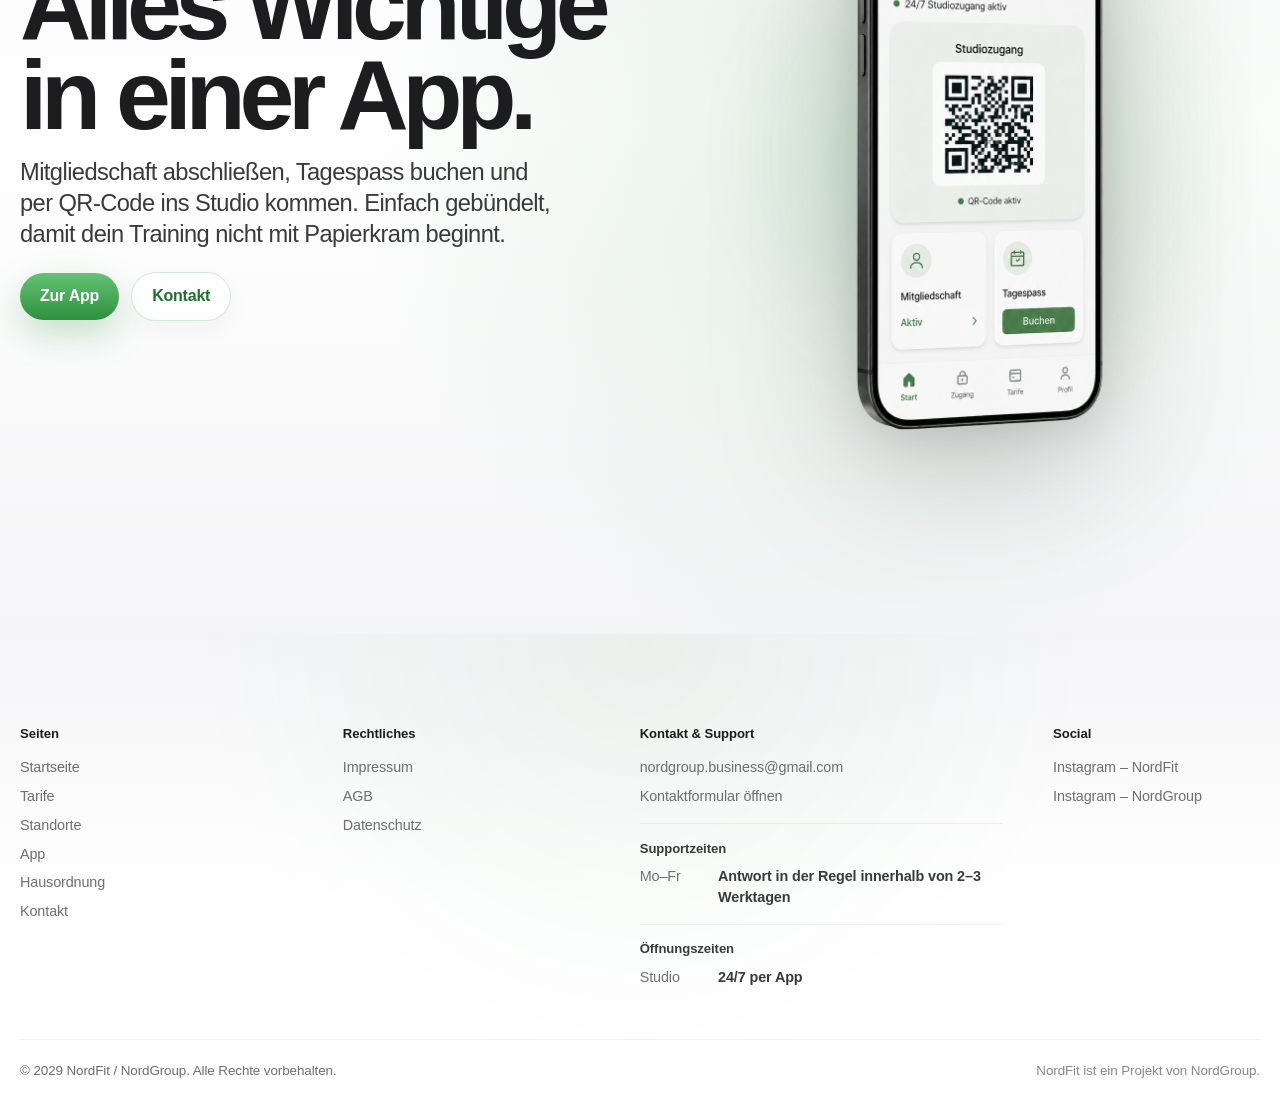
==== commit 4056f745: "Update index.html" ====
--- a/index.html
+++ b/index.html
@@ -155,71 +155,84 @@
 
   <footer class="site-footer">
     <div class="container">
-      <div class="footer-apple-shell">
-        <div class="footer-apple-top">
-          <a href="index.html" class="footer-apple-brand" aria-label="NordFit Startseite">
-            NordFit
-          </a>
-
-          <p>
-            Modernes Training im Norden. Digital, ruhig und jederzeit zugänglich.
+      <div class="footer-shell">
+        <div class="footer-main">
+          <div class="footer-column">
+            <p class="footer-column-title">Seiten</p>
+
+            <nav class="footer-link-list" aria-label="Footer Navigation">
+              <a href="index.html">Startseite</a>
+              <a href="mitgliedschaften.html">Tarife</a>
+              <a href="standorte.html">Standorte</a>
+              <a href="app.html">App</a>
+              <a href="hausordnung.html">Hausordnung</a>
+              <a href="kontakt.html">Kontakt</a>
+            </nav>
+          </div>
+
+          <div class="footer-column">
+            <p class="footer-column-title">Rechtliches</p>
+
+            <nav class="footer-link-list" aria-label="Rechtliche Seiten">
+              <a href="impressum.html">Impressum</a>
+              <a href="impressum.html">AGB</a>
+              <a href="impressum.html">Datenschutz</a>
+            </nav>
+          </div>
+
+          <div class="footer-column">
+            <p class="footer-column-title">Kontakt & Support</p>
+
+            <div class="footer-contact-list">
+              <a href="mailto:nordgroup.business@gmail.com">
+                nordgroup.business@gmail.com
+              </a>
+
+              <a href="kontakt.html">
+                Kontaktformular öffnen
+              </a>
+            </div>
+
+            <div class="footer-phone-times" aria-label="Supportzeiten">
+              <p class="footer-phone-title">Supportzeiten</p>
+
+              <div class="footer-phone-row">
+                <span>Mo–Fr</span>
+                <strong>Antwort in der Regel innerhalb von 2–3 Werktagen</strong>
+              </div>
+            </div>
+
+            <div class="footer-phone-times" aria-label="Öffnungszeiten">
+              <p class="footer-phone-title">Öffnungszeiten</p>
+
+              <div class="footer-phone-row">
+                <span>Studio</span>
+                <strong>24/7 per App</strong>
+              </div>
+            </div>
+          </div>
+
+          <div class="footer-column">
+            <p class="footer-column-title">Social</p>
+
+            <nav class="footer-link-list" aria-label="Social Media">
+              <a href="https://instagram.com/nordfit.business" target="_blank" rel="noopener noreferrer">
+                Instagram – NordFit
+              </a>
+
+              <a href="https://instagram.com/nordgroup.business" target="_blank" rel="noopener noreferrer">
+                Instagram – NordGroup
+              </a>
+            </nav>
+          </div>
+        </div>
+
+        <div class="footer-bottom">
+          <p>© 2029 NordFit / NordGroup. Alle Rechte vorbehalten.</p>
+
+          <p class="footer-bottom-note">
+            NordFit ist ein Projekt von NordGroup.
           </p>
-        </div>
-
-        <nav class="footer-apple-grid" aria-label="Footer Navigation">
-          <div class="footer-apple-column">
-            <h2>Entdecken</h2>
-
-            <a href="index.html">Startseite</a>
-            <a href="mitgliedschaften.html">Tarife</a>
-            <a href="standorte.html">Standorte</a>
-            <a href="app.html">App</a>
-          </div>
-
-          <div class="footer-apple-column">
-            <h2>NordFit</h2>
-
-            <a href="hausordnung.html">Hausordnung</a>
-            <a href="kontakt.html">Kontakt</a>
-            <a
-              href="https://instagram.com/nordfit.business"
-              target="_blank"
-              rel="noopener noreferrer"
-            >
-              Instagram
-            </a>
-          </div>
-
-          <div class="footer-apple-column">
-            <h2>Rechtliches</h2>
-
-            <a href="impressum.html">Impressum</a>
-            <a href="impressum.html">AGB</a>
-            <a href="impressum.html">Datenschutz</a>
-          </div>
-
-          <div class="footer-apple-column footer-apple-contact">
-            <h2>Kontakt</h2>
-
-            <a href="mailto:nordgroup.business@gmail.com">
-              nordgroup.business@gmail.com
-            </a>
-
-            <p>Telefon: bald verfügbar</p>
-            <p>Mo–Do 09:00–11:00 Uhr</p>
-            <p>Fr–Sa 14:00–16:00 Uhr</p>
-            <p>So: /</p>
-          </div>
-        </nav>
-
-        <div class="footer-apple-bottom">
-          <p>© 2029 NordFit / NordGroup. Alle Rechte vorbehalten.</p>
-
-          <div class="footer-apple-legal-links">
-            <a href="impressum.html">Impressum</a>
-            <a href="impressum.html">Datenschutz</a>
-            <a href="impressum.html">AGB</a>
-          </div>
         </div>
       </div>
     </div>
--- a/css/style.css
+++ b/css/style.css
@@ -207,7 +207,7 @@
   position: relative;
   width: 100%;
   max-width: var(--max-width);
-  min-height: 58px;
+  min-height: 64px;
   margin-inline: auto;
   display: flex;
   align-items: center;
@@ -249,12 +249,19 @@
   align-items: center;
   justify-content: center;
   flex: 0 0 auto;
+  line-height: 0;
+  transform: translateZ(0);
 }
 
 .logo img {
   width: auto;
-  height: 39px;
+  height: 112px;
+  max-width: none;
   object-fit: contain;
+  image-rendering: auto;
+  transform: translateZ(0);
+  backface-visibility: hidden;
+  -webkit-backface-visibility: hidden;
 }
 
 .site-nav,
@@ -1877,8 +1884,7 @@
 
 .contact-info-item a:hover,
 .legal-info-row a:hover,
-.feature-card a:hover,
-.footer-column a:hover {
+.feature-card a:hover {
   color: var(--nf-green);
 }
 
@@ -2253,176 +2259,127 @@
 /* Footer */
 
 .site-footer {
+  position: relative;
   margin-top: 0;
-  padding: 5.2rem 0 2.2rem;
+  padding: clamp(3.8rem, 7vw, 6.2rem) 0 2.3rem;
   background:
-    radial-gradient(circle at 12% 0%, rgba(46, 145, 63, 0.105), transparent 26rem),
-    radial-gradient(circle at 88% 12%, rgba(46, 145, 63, 0.075), transparent 24rem),
-    linear-gradient(180deg, #ffffff 0%, #f5f5f7 100%);
+    radial-gradient(circle at 50% 0%, rgba(46, 145, 63, 0.055), transparent 28rem),
+    linear-gradient(180deg, #f5f5f7 0%, #ffffff 55%, #ffffff 100%);
   border-top: 1px solid rgba(0, 0, 0, 0.045);
 }
 
-.footer-premium-shell {
-  display: grid;
-  gap: clamp(2rem, 4vw, 3.2rem);
-}
-
-.footer-brand-block {
-  max-width: 720px;
-}
-
-.footer-brand {
+.footer-shell {
+  display: grid;
+  gap: clamp(2.2rem, 4vw, 3.2rem);
+}
+
+.footer-main {
+  display: grid;
+  grid-template-columns: 1.05fr 0.95fr 1.4fr 0.8fr;
+  gap: clamp(1.8rem, 4vw, 4.2rem);
+  align-items: start;
+}
+
+.footer-column {
+  min-width: 0;
+  display: grid;
+  gap: 0.85rem;
+}
+
+.footer-column-title {
+  color: var(--text);
+  font-size: 0.82rem;
+  font-weight: 760;
+  letter-spacing: -0.006em;
+}
+
+.footer-link-list,
+.footer-contact-list {
+  display: grid;
+  gap: 0.52rem;
+}
+
+.footer-link-list a,
+.footer-contact-list a,
+.footer-contact-list p,
+.footer-bottom p,
+.footer-phone-row,
+.footer-phone-note {
+  color: var(--muted);
+  font-size: 0.9rem;
+  line-height: 1.42;
+  letter-spacing: -0.008em;
+}
+
+.footer-link-list a,
+.footer-contact-list a {
   width: fit-content;
-  display: inline-flex;
-  color: var(--text);
-  font-size: clamp(2.55rem, 5.8vw, 5.7rem);
-  line-height: 0.92;
-  letter-spacing: -0.065em;
-  font-weight: 780;
-}
-
-.footer-brand:hover {
-  color: var(--nf-green-dark);
-}
-
-.footer-brand-block p {
-  max-width: 680px;
-  margin-top: 0.95rem;
-  color: var(--text-soft);
-  font-size: clamp(1.02rem, 1.45vw, 1.22rem);
-  line-height: 1.48;
-  letter-spacing: -0.018em;
-  text-wrap: balance;
-}
-
-.footer-columns {
-  display: grid;
-  grid-template-columns: 1.05fr 0.92fr minmax(260px, 1.2fr) 0.78fr;
-  gap: 1rem;
-  align-items: start;
-}
-
-.footer-column {
-  min-height: 100%;
-  display: grid;
-  align-content: start;
-  gap: 0.82rem;
-  padding: 1.18rem;
-  border-radius: 28px;
-  background:
-    linear-gradient(180deg, rgba(255, 255, 255, 0.82), rgba(255, 255, 255, 0.58));
-  border: 1px solid rgba(255, 255, 255, 0.78);
-  box-shadow:
-    inset 0 1px 0 rgba(255, 255, 255, 0.86),
-    0 16px 42px rgba(0, 0, 0, 0.045);
-  backdrop-filter: blur(24px) saturate(160%);
-  -webkit-backdrop-filter: blur(24px) saturate(160%);
-}
-
-.footer-column h2 {
-  color: var(--muted);
-  font-size: 0.76rem;
-  line-height: 1.2;
-  font-weight: 860;
-  letter-spacing: 0.06em;
-  text-transform: uppercase;
-}
-
-.footer-column nav {
-  display: grid;
-  gap: 0.5rem;
-}
-
-.footer-column a,
-.footer-column p {
-  width: fit-content;
-  color: var(--text-soft);
-  font-size: 0.98rem;
-  line-height: 1.35;
-  font-weight: 650;
-  letter-spacing: -0.012em;
   transition:
     color var(--fast),
     opacity var(--fast),
     transform var(--fast);
 }
 
-.footer-column a:hover {
+.footer-link-list a:hover,
+.footer-contact-list a:hover {
+  color: var(--nf-green-dark);
   transform: translateX(2px);
 }
 
-.footer-contact-column {
-  gap: 0.72rem;
-}
-
-.footer-phone-hours {
-  width: 100%;
-  display: grid;
-  gap: 0.34rem;
+.footer-phone-times {
+  display: grid;
+  gap: 0.48rem;
+  margin-top: 0.2rem;
+  padding-top: 0.9rem;
+  border-top: 1px solid rgba(0, 0, 0, 0.055);
+}
+
+.footer-phone-title {
+  color: var(--text-soft);
+  font-size: 0.82rem;
+  font-weight: 740;
+  letter-spacing: -0.006em;
+}
+
+.footer-phone-row {
+  display: grid;
+  grid-template-columns: 4.2rem 1fr;
+  gap: 0.7rem;
+  align-items: baseline;
+}
+
+.footer-phone-row span {
+  color: var(--muted);
+}
+
+.footer-phone-row strong {
+  color: var(--text-soft);
+  font-weight: 690;
+}
+
+.footer-phone-note {
+  max-width: 31rem;
   margin-top: 0.22rem;
-  padding-top: 0.82rem;
-  border-top: 1px solid rgba(0, 0, 0, 0.065);
-}
-
-.footer-phone-hours span {
-  color: var(--nf-green-dark);
-  font-size: 0.78rem;
-  line-height: 1.25;
-  font-weight: 850;
-  letter-spacing: 0.045em;
-  text-transform: uppercase;
-}
-
-.footer-phone-hours p {
-  width: auto;
-  color: var(--muted);
-  font-size: 0.93rem;
-  line-height: 1.38;
-  font-weight: 620;
+  font-size: 0.84rem;
+  color: rgba(110, 110, 115, 0.86);
 }
 
 .footer-bottom {
   display: flex;
-  justify-content: flex-start;
-  padding-top: 1.35rem;
-  border-top: 1px solid rgba(0, 0, 0, 0.065);
-}
-
-.footer-bottom p {
-  color: var(--muted);
-  font-size: 0.92rem;
-  line-height: 1.45;
-  letter-spacing: -0.006em;
-}
-
-/* Legacy Footer Fallback */
-
-.footer-row {
   align-items: center;
   justify-content: space-between;
   gap: 1rem;
   flex-wrap: wrap;
-}
-
-.footer-row > .muted {
-  max-width: 460px;
-  font-size: 0.92rem;
-  line-height: 1.45;
-  letter-spacing: -0.006em;
-}
-
-.footer-links {
-  gap: 1rem;
-  flex-wrap: wrap;
-  row-gap: 0.6rem;
-}
-
-.footer-links a {
-  color: var(--muted);
-  font-size: 0.95rem;
-  transition:
-    color var(--fast),
-    opacity var(--fast);
+  padding-top: 1.35rem;
+  border-top: 1px solid rgba(0, 0, 0, 0.055);
+}
+
+.footer-bottom p {
+  font-size: 0.84rem;
+}
+
+.footer-bottom-note {
+  color: rgba(110, 110, 115, 0.82) !important;
 }
 
 /* Reveal */
@@ -2557,7 +2514,7 @@
     width: min(70vw, 520px);
   }
 
-  .footer-columns {
+  .footer-main {
     grid-template-columns: repeat(2, minmax(0, 1fr));
   }
 }
@@ -2594,7 +2551,7 @@
   .site-header-inner {
     width: 100%;
     max-width: 100%;
-    min-height: 48px;
+    min-height: 54px;
     padding: 0;
     border: 0;
     border-radius: 0;
@@ -2605,7 +2562,7 @@
   }
 
   .site-header-inner.scrolled {
-    min-height: 48px;
+    min-height: 54px;
     padding: 0;
     border: 0;
     border-radius: 0;
@@ -2621,14 +2578,16 @@
   }
 
   .logo img {
-    height: 34px;
+    height: 72px;
+    max-width: none;
+    transform: translateZ(0);
   }
 
   .burger {
     position: relative;
     z-index: 10004;
-    width: 42px;
-    height: 42px;
+    width: 46px;
+    height: 46px;
     display: inline-flex;
   }
 
@@ -3204,73 +3163,115 @@
   }
 
   .site-footer {
-    padding: 4.3rem 0 2rem;
-  }
-
-  .footer-premium-shell {
-    gap: 2rem;
-  }
-
-  .footer-brand {
-    font-size: clamp(2.5rem, 13vw, 4.2rem);
-  }
-
-  .footer-brand-block p {
-    max-width: 36ch;
-    font-size: 1rem;
-  }
-
-  .footer-columns {
-    grid-template-columns: 1fr;
-    gap: 0.85rem;
+    padding: 3.4rem 0 2rem;
+    background:
+      radial-gradient(circle at 50% 0%, rgba(46, 145, 63, 0.065), transparent 24rem),
+      linear-gradient(180deg, #f5f5f7 0%, #ffffff 58%, #ffffff 100%);
+  }
+
+  .footer-shell {
+    gap: 1.45rem;
+  }
+
+  .footer-main {
+    grid-template-columns: repeat(2, minmax(0, 1fr));
+    gap: 0.9rem;
   }
 
   .footer-column {
+    gap: 0.62rem;
+    padding: 1rem;
     border-radius: 24px;
+    background:
+      linear-gradient(180deg, rgba(255, 255, 255, 0.76), rgba(255, 255, 255, 0.52));
+    border: 1px solid rgba(255, 255, 255, 0.78);
+    box-shadow:
+      inset 0 1px 0 rgba(255, 255, 255, 0.82),
+      0 12px 34px rgba(0, 0, 0, 0.045);
+    backdrop-filter: blur(22px) saturate(160%);
+    -webkit-backdrop-filter: blur(22px) saturate(160%);
+  }
+
+  .footer-column:nth-child(3) {
+    grid-column: 1 / -1;
+  }
+
+  .footer-column-title {
+    font-size: 0.78rem;
+    font-weight: 820;
+    letter-spacing: 0.035em;
+    text-transform: uppercase;
+  }
+
+  .footer-link-list,
+  .footer-contact-list {
+    gap: 0.34rem;
+  }
+
+  .footer-link-list a,
+  .footer-contact-list a,
+  .footer-contact-list p {
+    font-size: 0.94rem;
+    line-height: 1.35;
+  }
+
+  .footer-phone-times {
+    max-width: 100%;
+    gap: 0.52rem;
+    margin-top: 0.35rem;
+    padding: 0.85rem;
+    border-top: 0;
+    border-radius: 20px;
+    background: rgba(46, 145, 63, 0.07);
+    border: 1px solid rgba(46, 145, 63, 0.13);
+  }
+
+  .footer-phone-title {
+    color: var(--nf-green-dark);
+    font-size: 0.76rem;
+    font-weight: 850;
+    letter-spacing: 0.045em;
+    text-transform: uppercase;
+  }
+
+  .footer-phone-row {
+    grid-template-columns: minmax(4.1rem, 0.5fr) minmax(0, 1fr);
+    gap: 0.65rem;
+    font-size: 0.94rem;
+  }
+
+  .footer-phone-row span {
+    color: var(--muted);
+    font-weight: 650;
+  }
+
+  .footer-phone-row strong {
+    color: var(--text);
+    font-weight: 760;
+  }
+
+  .footer-phone-note {
+    display: none;
+  }
+
+  .footer-bottom {
+    align-items: flex-start;
+    flex-direction: column;
+    gap: 0.38rem;
     padding: 1rem;
-  }
-
-  .footer-column nav {
-    gap: 0.46rem;
-  }
-
-  .footer-column a,
-  .footer-column p {
-    font-size: 0.96rem;
-  }
-
-  .footer-phone-hours p {
-    font-size: 0.9rem;
-  }
-
-  .footer-bottom {
-    padding-top: 1.05rem;
+    border-top: 0;
+    border-radius: 24px;
+    background:
+      linear-gradient(180deg, rgba(255, 255, 255, 0.78), rgba(255, 255, 255, 0.56));
+    border: 1px solid rgba(255, 255, 255, 0.78);
+    box-shadow:
+      inset 0 1px 0 rgba(255, 255, 255, 0.82),
+      0 12px 34px rgba(0, 0, 0, 0.04);
   }
 
   .footer-bottom p {
     font-size: 0.88rem;
-  }
-
-  .footer-row {
-    display: grid;
-    gap: 1.15rem;
-    align-items: start;
-    justify-content: stretch;
-  }
-
-  .footer-row > .muted {
-    max-width: 100%;
-    font-size: 0.9rem;
-  }
-
-  .footer-links {
-    display: grid;
-    gap: 0.7rem;
-  }
-
-  .footer-links a {
-    width: fit-content;
-    font-size: 0.95rem;
+    line-height: 1.4;
   }
 }
 
@@ -3289,12 +3290,13 @@
   }
 
   .logo img {
-    height: 32px;
+    height: 68px;
+    max-width: none;
   }
 
   .burger {
-    width: 40px;
-    height: 40px;
+    width: 44px;
+    height: 44px;
   }
 
   .site-nav {
@@ -3446,19 +3448,41 @@
     font-size: 0.94rem;
   }
 
-  .footer-brand-block p {
-    max-width: 100%;
+  .site-footer {
+    padding: 3.1rem 0 1.9rem;
+  }
+
+  .footer-main {
+    gap: 0.72rem;
   }
 
   .footer-column {
+    padding: 0.92rem;
     border-radius: 22px;
   }
 
-  .footer-row {
-    gap: 1rem;
-  }
-
-  .footer-links {
-    gap: 0.62rem;
-  }
-}
+  .footer-column-title {
+    font-size: 0.74rem;
+  }
+
+  .footer-link-list a,
+  .footer-contact-list a,
+  .footer-contact-list p {
+    font-size: 0.9rem;
+  }
+
+  .footer-phone-times {
+    padding: 0.78rem;
+    border-radius: 18px;
+  }
+
+  .footer-phone-row {
+    grid-template-columns: 3.9rem 1fr;
+    gap: 0.55rem;
+  }
+
+  .footer-bottom {
+    padding: 0.92rem;
+    border-radius: 22px;
+  }
+}
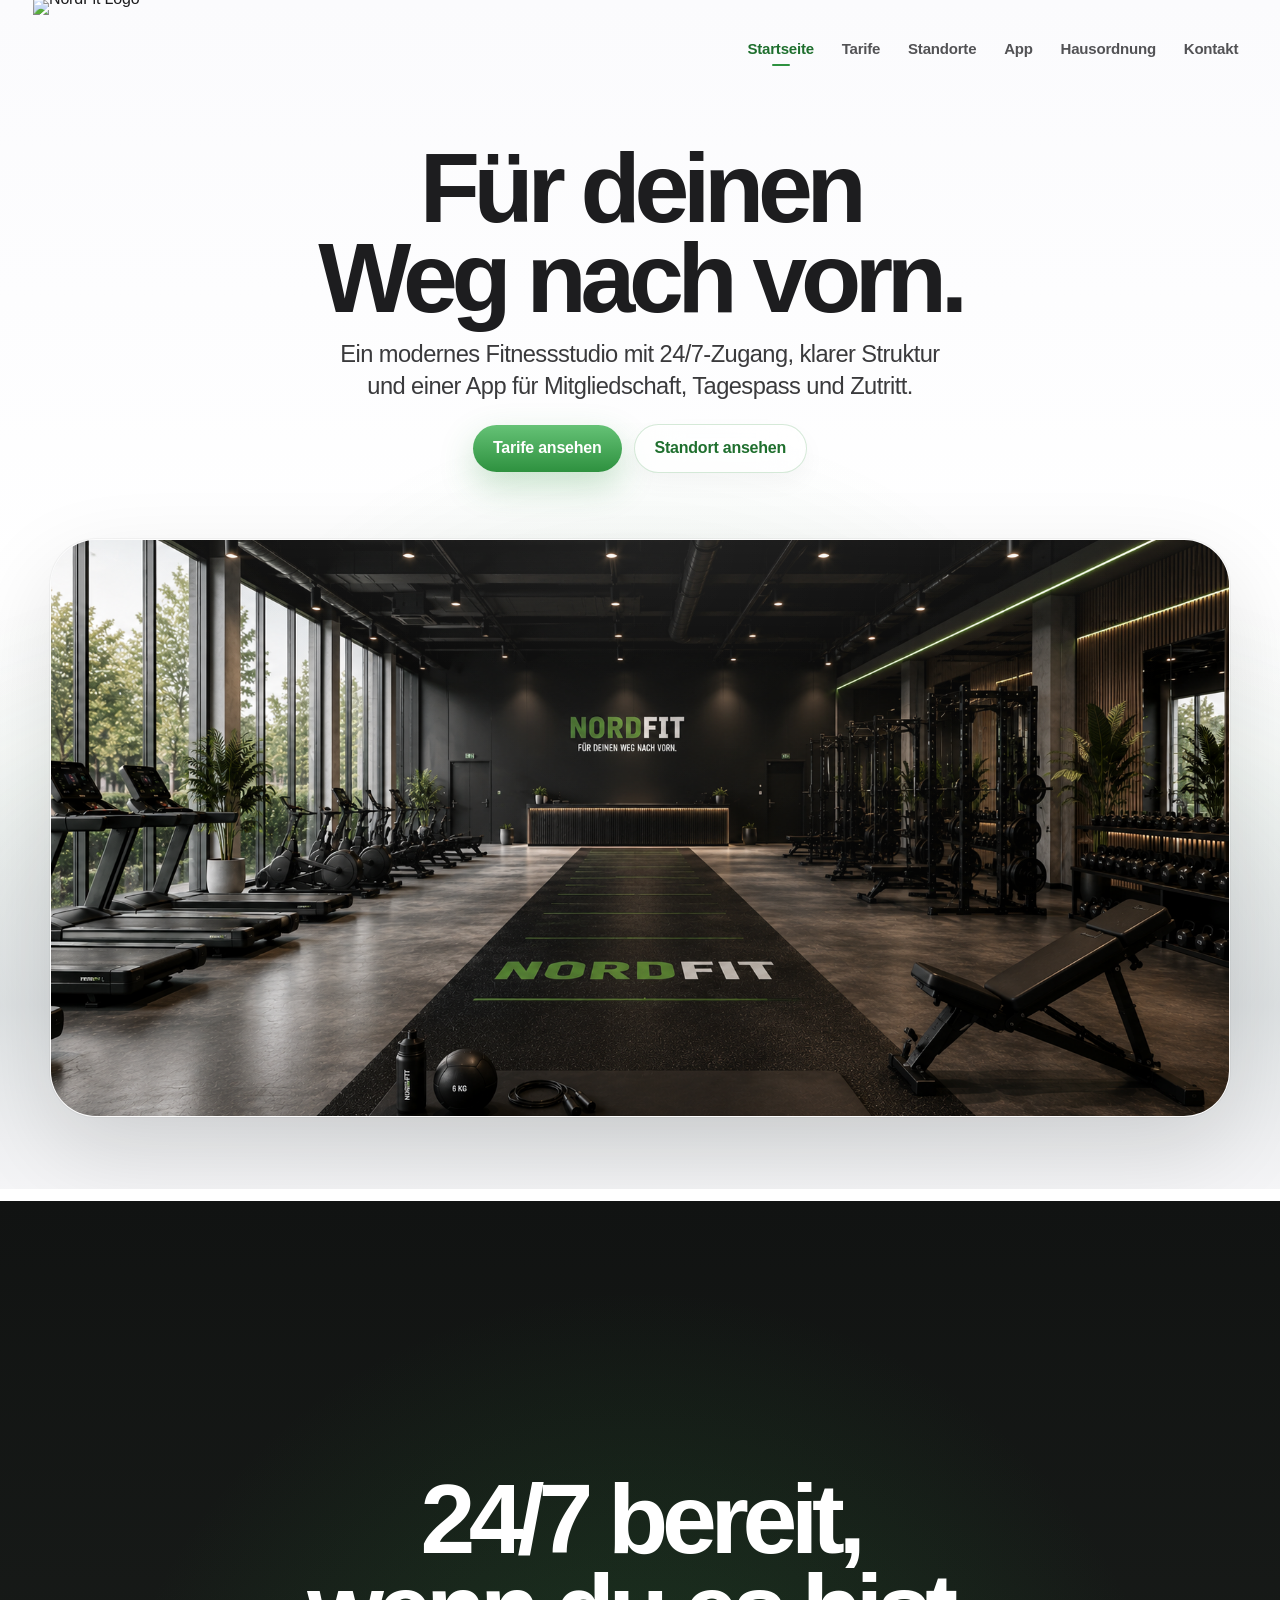
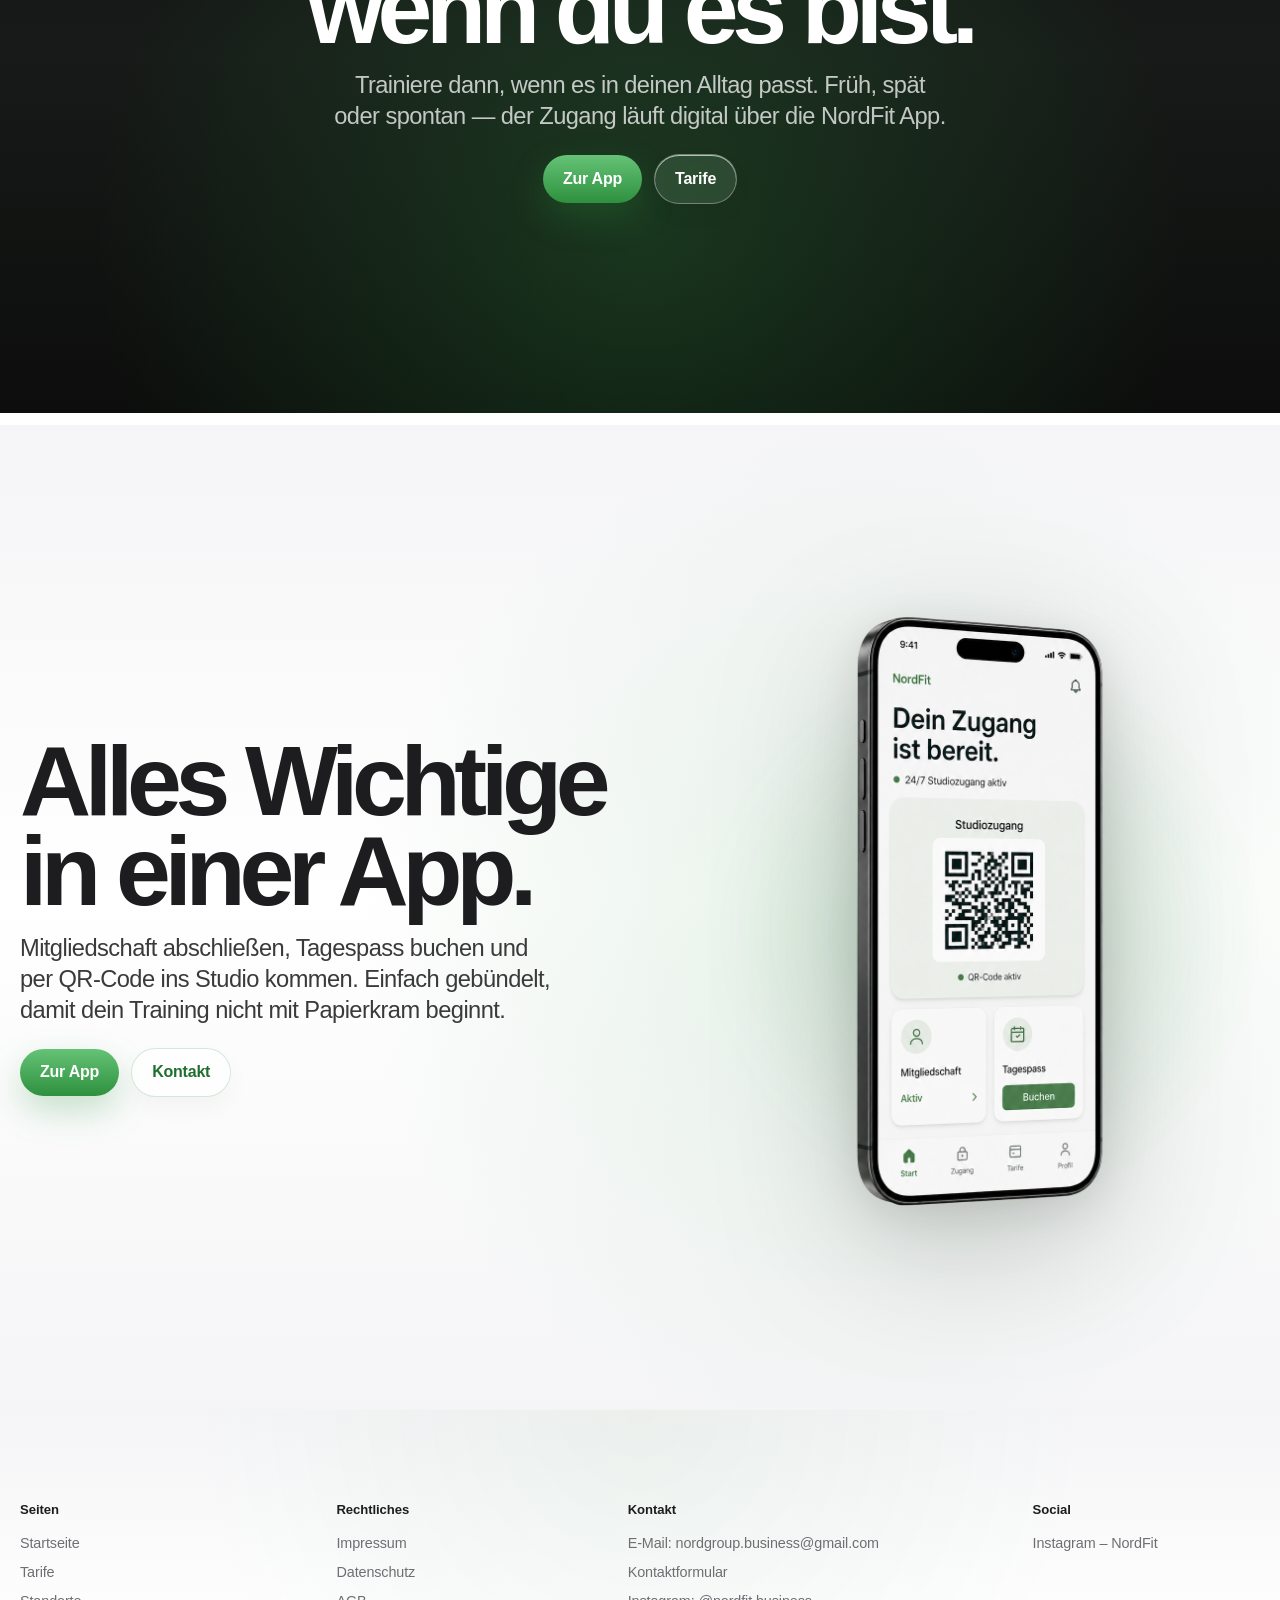
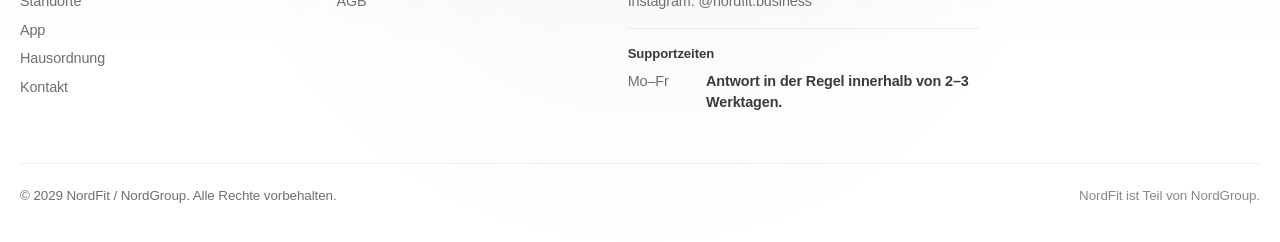
==== commit 7f658d84: "Update index.html" ====
--- a/index.html
+++ b/index.html
@@ -14,40 +14,7 @@
 </head>
 
 <body>
-  <header class="site-header">
-    <div class="container">
-      <div class="site-header-inner">
-        <a href="index.html" class="logo" aria-label="NordFit Startseite">
-          <img src="images/nordfit-logo.png" alt="NordFit Logo" />
-        </a>
-
-        <nav class="site-nav" aria-label="Hauptnavigation">
-          <ul>
-            <li><a href="index.html" class="nav-link active">Startseite</a></li>
-            <li><a href="mitgliedschaften.html" class="nav-link">Tarife</a></li>
-            <li><a href="standorte.html" class="nav-link">Standorte</a></li>
-            <li><a href="app.html" class="nav-link">App</a></li>
-            <li><a href="hausordnung.html" class="nav-link">Hausordnung</a></li>
-            <li><a href="kontakt.html" class="nav-link">Kontakt</a></li>
-          </ul>
-        </nav>
-
-        <button
-          id="burger"
-          class="burger"
-          type="button"
-          aria-label="Menü öffnen"
-          aria-expanded="false"
-        >
-          <span class="burger-lines" aria-hidden="true">
-            <span></span>
-            <span></span>
-            <span></span>
-          </span>
-        </button>
-      </div>
-    </div>
-  </header>
+  <div data-header></div>
 
   <main class="home-product-page">
     <section class="product-hero product-hero-main home-first-hero">
@@ -76,27 +43,6 @@
           alt="Modernes helles Fitnessstudio mit klarer Trainingsfläche und ruhiger Atmosphäre"
           class="home-hero-image"
         />
-      </div>
-    </section>
-
-    <section class="product-hero product-hero-light">
-      <div class="product-copy">
-        <h2>Ankommen. Abschalten. Trainieren.</h2>
-
-        <p>
-          Ein Studio, das ruhig bleibt: klare Bereiche, einfache Orientierung
-          und Training ohne unnötiges Drumherum.
-        </p>
-
-        <div class="product-actions">
-          <a href="mitgliedschaften.html" class="product-link product-link-primary">
-            Mitgliedschaften
-          </a>
-
-          <a href="standorte.html" class="product-link product-link-secondary">
-            Standorte
-          </a>
-        </div>
       </div>
     </section>
 
@@ -153,90 +99,7 @@
     </section>
   </main>
 
-  <footer class="site-footer">
-    <div class="container">
-      <div class="footer-shell">
-        <div class="footer-main">
-          <div class="footer-column">
-            <p class="footer-column-title">Seiten</p>
-
-            <nav class="footer-link-list" aria-label="Footer Navigation">
-              <a href="index.html">Startseite</a>
-              <a href="mitgliedschaften.html">Tarife</a>
-              <a href="standorte.html">Standorte</a>
-              <a href="app.html">App</a>
-              <a href="hausordnung.html">Hausordnung</a>
-              <a href="kontakt.html">Kontakt</a>
-            </nav>
-          </div>
-
-          <div class="footer-column">
-            <p class="footer-column-title">Rechtliches</p>
-
-            <nav class="footer-link-list" aria-label="Rechtliche Seiten">
-              <a href="impressum.html">Impressum</a>
-              <a href="impressum.html">AGB</a>
-              <a href="impressum.html">Datenschutz</a>
-            </nav>
-          </div>
-
-          <div class="footer-column">
-            <p class="footer-column-title">Kontakt & Support</p>
-
-            <div class="footer-contact-list">
-              <a href="mailto:nordgroup.business@gmail.com">
-                nordgroup.business@gmail.com
-              </a>
-
-              <a href="kontakt.html">
-                Kontaktformular öffnen
-              </a>
-            </div>
-
-            <div class="footer-phone-times" aria-label="Supportzeiten">
-              <p class="footer-phone-title">Supportzeiten</p>
-
-              <div class="footer-phone-row">
-                <span>Mo–Fr</span>
-                <strong>Antwort in der Regel innerhalb von 2–3 Werktagen</strong>
-              </div>
-            </div>
-
-            <div class="footer-phone-times" aria-label="Öffnungszeiten">
-              <p class="footer-phone-title">Öffnungszeiten</p>
-
-              <div class="footer-phone-row">
-                <span>Studio</span>
-                <strong>24/7 per App</strong>
-              </div>
-            </div>
-          </div>
-
-          <div class="footer-column">
-            <p class="footer-column-title">Social</p>
-
-            <nav class="footer-link-list" aria-label="Social Media">
-              <a href="https://instagram.com/nordfit.business" target="_blank" rel="noopener noreferrer">
-                Instagram – NordFit
-              </a>
-
-              <a href="https://instagram.com/nordgroup.business" target="_blank" rel="noopener noreferrer">
-                Instagram – NordGroup
-              </a>
-            </nav>
-          </div>
-        </div>
-
-        <div class="footer-bottom">
-          <p>© 2029 NordFit / NordGroup. Alle Rechte vorbehalten.</p>
-
-          <p class="footer-bottom-note">
-            NordFit ist ein Projekt von NordGroup.
-          </p>
-        </div>
-      </div>
-    </div>
-  </footer>
+  <div data-footer></div>
 
   <script src="js/main.js"></script>
 </body>
--- a/css/style.css
+++ b/css/style.css
@@ -207,13 +207,13 @@
   position: relative;
   width: 100%;
   max-width: var(--max-width);
-  min-height: 64px;
+  min-height: 58px;
   margin-inline: auto;
   display: flex;
   align-items: center;
   justify-content: space-between;
   gap: 1.25rem;
-  padding: 0.38rem 0.52rem 0.38rem 0.75rem;
+  padding: 0.2rem 0.52rem 0.2rem 0.75rem;
   border: 1px solid transparent;
   border-radius: var(--radius-pill);
   background: transparent;
@@ -249,13 +249,15 @@
   align-items: center;
   justify-content: center;
   flex: 0 0 auto;
+  height: 58px;
   line-height: 0;
+  overflow: visible;
   transform: translateZ(0);
 }
 
 .logo img {
   width: auto;
-  height: 112px;
+  height: 100px;
   max-width: none;
   object-fit: contain;
   image-rendering: auto;
@@ -525,6 +527,48 @@
   background:
     radial-gradient(circle at 50% 78%, rgba(46, 145, 63, 0.13), transparent 32rem),
     linear-gradient(180deg, #fbfbfd 0%, #ffffff 50%, #f5f5f7 100%);
+}
+
+.product-hero-main::before {
+  content: "";
+  position: absolute;
+  left: 50%;
+  bottom: -8rem;
+  z-index: 1;
+  width: min(155vw, 1760px);
+  height: 46rem;
+  transform: translateX(-50%);
+  pointer-events: none;
+  background:
+    radial-gradient(
+      ellipse at center,
+      rgba(45, 48, 52, 0.34) 0%,
+      rgba(92, 96, 101, 0.25) 30%,
+      rgba(46, 145, 63, 0.055) 55%,
+      transparent 78%
+    );
+  filter: blur(36px);
+  opacity: 1;
+}
+
+.product-hero-main::after {
+  content: "";
+  position: absolute;
+  left: 50%;
+  bottom: -1px;
+  z-index: 1;
+  width: 100%;
+  height: 36rem;
+  transform: translateX(-50%);
+  pointer-events: none;
+  background:
+    linear-gradient(
+      180deg,
+      transparent 0%,
+      rgba(245, 245, 247, 0.16) 24%,
+      rgba(213, 216, 220, 0.58) 68%,
+      rgba(245, 245, 247, 0.96) 100%
+    );
 }
 
 .product-hero-light {
@@ -2275,7 +2319,7 @@
 
 .footer-main {
   display: grid;
-  grid-template-columns: 1.05fr 0.95fr 1.4fr 0.8fr;
+  grid-template-columns: 1.05fr 0.95fr 1.4fr 0.9fr;
   gap: clamp(1.8rem, 4vw, 4.2rem);
   align-items: start;
 }
@@ -2575,6 +2619,7 @@
   .logo {
     position: relative;
     z-index: 10004;
+    height: auto;
   }
 
   .logo img {
@@ -2810,6 +2855,32 @@
     min-height: 100vh;
   }
 
+  .product-hero-main::before {
+    bottom: -6.5rem;
+    height: 31rem;
+    filter: blur(30px);
+    background:
+      radial-gradient(
+        ellipse at center,
+        rgba(45, 48, 52, 0.3) 0%,
+        rgba(92, 96, 101, 0.22) 31%,
+        rgba(46, 145, 63, 0.045) 58%,
+        transparent 78%
+      );
+  }
+
+  .product-hero-main::after {
+    height: 24rem;
+    background:
+      linear-gradient(
+        180deg,
+        transparent 0%,
+        rgba(245, 245, 247, 0.16) 24%,
+        rgba(213, 216, 220, 0.54) 70%,
+        rgba(245, 245, 247, 0.94) 100%
+      );
+  }
+
   .product-copy h1,
   .product-copy h2,
   .app-showcase-copy h2 {
@@ -3193,7 +3264,7 @@
   }
 
   .footer-column:nth-child(3) {
-    grid-column: 1 / -1;
+    grid-column: auto;
   }
 
   .footer-column-title {
@@ -3211,14 +3282,16 @@
   .footer-link-list a,
   .footer-contact-list a,
   .footer-contact-list p {
+    max-width: 100%;
     font-size: 0.94rem;
     line-height: 1.35;
+    overflow-wrap: anywhere;
   }
 
   .footer-phone-times {
     max-width: 100%;
     gap: 0.52rem;
-    margin-top: 0.35rem;
+    margin-top: 0;
     padding: 0.85rem;
     border-top: 0;
     border-radius: 20px;
@@ -3235,7 +3308,7 @@
   }
 
   .footer-phone-row {
-    grid-template-columns: minmax(4.1rem, 0.5fr) minmax(0, 1fr);
+    grid-template-columns: minmax(3.8rem, 0.45fr) minmax(0, 1fr);
     gap: 0.65rem;
     font-size: 0.94rem;
   }
@@ -3453,6 +3526,7 @@
   }
 
   .footer-main {
+    grid-template-columns: repeat(2, minmax(0, 1fr));
     gap: 0.72rem;
   }
 
@@ -3477,8 +3551,8 @@
   }
 
   .footer-phone-row {
-    grid-template-columns: 3.9rem 1fr;
-    gap: 0.55rem;
+    grid-template-columns: 1fr;
+    gap: 0.28rem;
   }
 
   .footer-bottom {
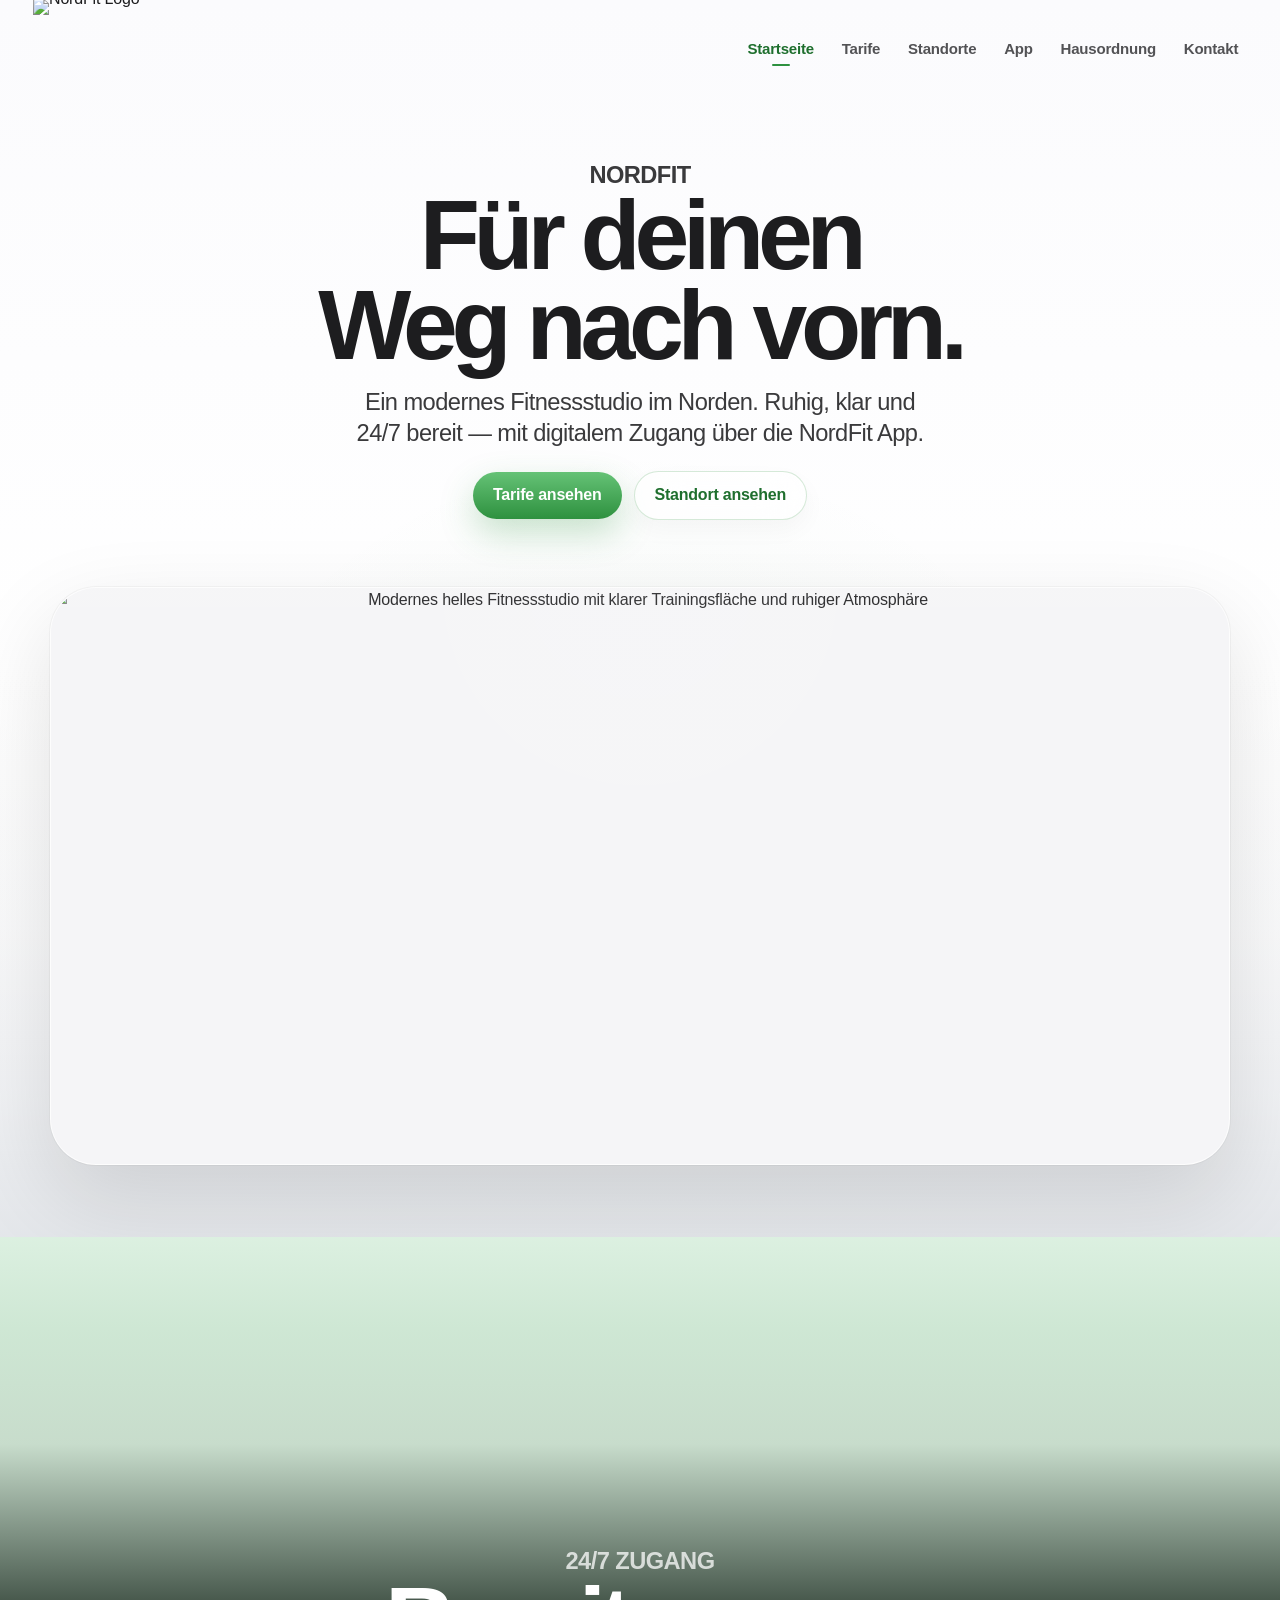
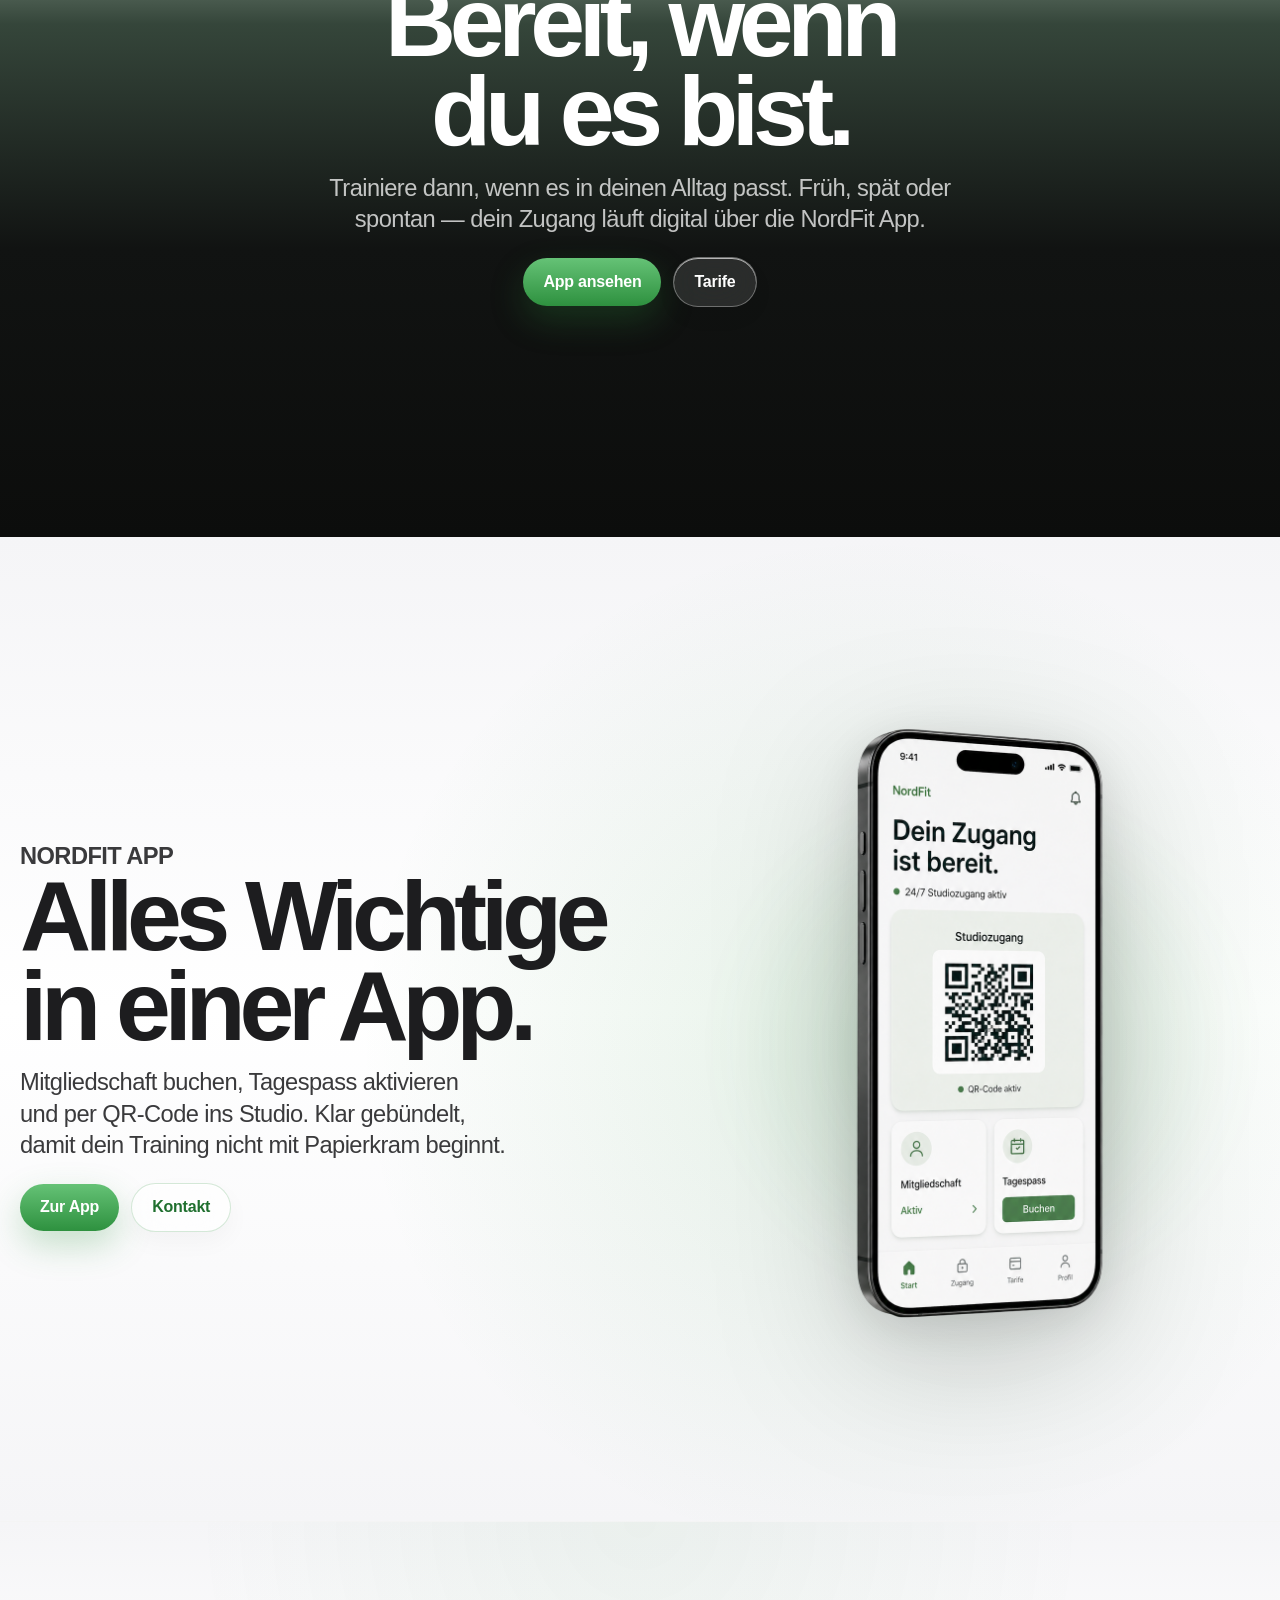
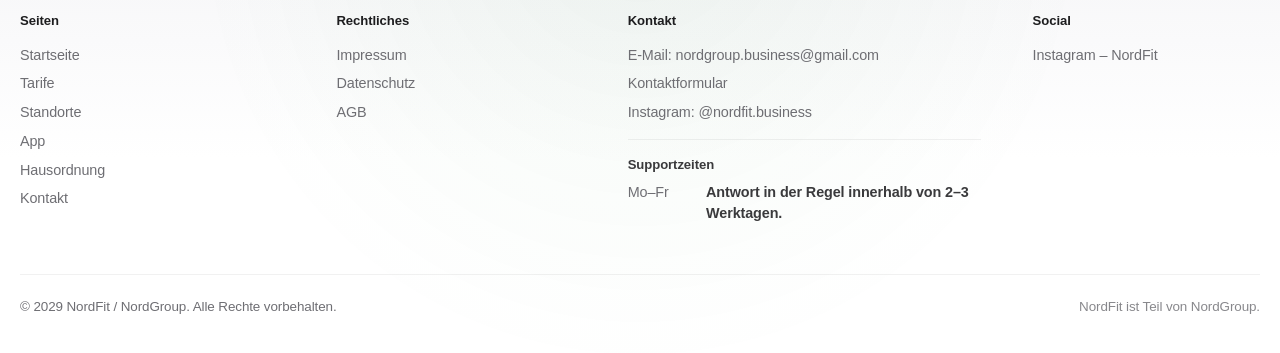
==== commit 50b48a8c: "Update index.html" ====
--- a/index.html
+++ b/index.html
@@ -7,7 +7,7 @@
   <title>NordFit – Für deinen Weg nach vorn</title>
   <meta
     name="description"
-    content="NordFit ist ein modernes Fitnessstudio mit 24/7-Zugang, klarer Struktur und einer App für Mitgliedschaft, Tagespass und Zutritt."
+    content="NordFit ist ein modernes Fitnessstudio im Norden mit 24/7-Zugang, klarer Struktur und einer App für Mitgliedschaft, Tagespass und Zutritt."
   />
 
   <link rel="stylesheet" href="css/style.css" />
@@ -17,16 +17,18 @@
   <div data-header></div>
 
   <main class="home-product-page">
-    <section class="product-hero product-hero-main home-first-hero">
+    <section class="product-hero product-hero-main home-first-hero" aria-labelledby="home-hero-title">
       <div class="product-copy">
-        <h1>Für deinen Weg nach vorn.</h1>
+        <p class="eyebrow">NordFit</p>
+
+        <h1 id="home-hero-title">Für deinen Weg nach vorn.</h1>
 
         <p>
-          Ein modernes Fitnessstudio mit 24/7-Zugang, klarer Struktur und einer App
-          für Mitgliedschaft, Tagespass und Zutritt.
+          Ein modernes Fitnessstudio im Norden. Ruhig, klar und 24/7 bereit —
+          mit digitalem Zugang über die NordFit App.
         </p>
 
-        <div class="product-actions">
+        <div class="product-actions" aria-label="Wichtige Links">
           <a href="mitgliedschaften.html" class="product-link product-link-primary">
             Tarife ansehen
           </a>
@@ -39,25 +41,27 @@
 
       <div class="home-hero-image-wrap">
         <img
-          src="images/home-hero.jpg"
+          src="images/home-hero.jpeg"
           alt="Modernes helles Fitnessstudio mit klarer Trainingsfläche und ruhiger Atmosphäre"
           class="home-hero-image"
         />
       </div>
     </section>
 
-    <section class="product-hero product-hero-dark">
+    <section class="product-hero product-hero-dark" aria-labelledby="home-access-title">
       <div class="product-copy product-copy-light">
-        <h2>24/7 bereit, wenn du es bist.</h2>
+        <p class="eyebrow">24/7 Zugang</p>
+
+        <h2 id="home-access-title">Bereit, wenn du es bist.</h2>
 
         <p>
           Trainiere dann, wenn es in deinen Alltag passt. Früh, spät oder spontan —
-          der Zugang läuft digital über die NordFit App.
+          dein Zugang läuft digital über die NordFit App.
         </p>
 
-        <div class="product-actions">
+        <div class="product-actions" aria-label="Links zu App und Tarifen">
           <a href="app.html" class="product-link product-link-primary">
-            Zur App
+            App ansehen
           </a>
 
           <a href="mitgliedschaften.html" class="product-link product-link-secondary product-link-light">
@@ -67,17 +71,19 @@
       </div>
     </section>
 
-    <section class="app-showcase-section">
+    <section class="app-showcase-section" aria-labelledby="home-app-title">
       <div class="container app-showcase-container">
         <div class="app-showcase-copy">
-          <h2>Alles Wichtige in einer App.</h2>
+          <p class="eyebrow">NordFit App</p>
+
+          <h2 id="home-app-title">Alles Wichtige in einer App.</h2>
 
           <p>
-            Mitgliedschaft abschließen, Tagespass buchen und per QR-Code ins Studio kommen.
-            Einfach gebündelt, damit dein Training nicht mit Papierkram beginnt.
+            Mitgliedschaft buchen, Tagespass aktivieren und per QR-Code ins Studio.
+            Klar gebündelt, damit dein Training nicht mit Papierkram beginnt.
           </p>
 
-          <div class="product-actions app-showcase-actions">
+          <div class="product-actions app-showcase-actions" aria-label="Links zur App und zum Kontakt">
             <a href="app.html" class="product-link product-link-primary">
               Zur App
             </a>
--- a/css/style.css
+++ b/css/style.css
@@ -405,7 +405,7 @@
 
 .home-product-page {
   display: grid;
-  gap: 12px;
+  gap: 0;
   background: #ffffff;
 }
 
@@ -525,50 +525,20 @@
 .product-hero-main {
   min-height: 100vh;
   background:
-    radial-gradient(circle at 50% 78%, rgba(46, 145, 63, 0.13), transparent 32rem),
-    linear-gradient(180deg, #fbfbfd 0%, #ffffff 50%, #f5f5f7 100%);
-}
-
-.product-hero-main::before {
-  content: "";
-  position: absolute;
-  left: 50%;
-  bottom: -8rem;
-  z-index: 1;
-  width: min(155vw, 1760px);
-  height: 46rem;
-  transform: translateX(-50%);
-  pointer-events: none;
-  background:
-    radial-gradient(
-      ellipse at center,
-      rgba(45, 48, 52, 0.34) 0%,
-      rgba(92, 96, 101, 0.25) 30%,
-      rgba(46, 145, 63, 0.055) 55%,
-      transparent 78%
-    );
-  filter: blur(36px);
-  opacity: 1;
-}
-
+    linear-gradient(
+      0deg,
+      rgba(226, 229, 233, 0.9) 0%,
+      rgba(236, 238, 241, 0.68) 11%,
+      rgba(246, 247, 248, 0.36) 25%,
+      rgba(255, 255, 255, 0) 46%
+    ),
+    radial-gradient(circle at 50% 76%, rgba(46, 145, 63, 0.055), transparent 31rem),
+    linear-gradient(180deg, #fbfbfd 0%, #ffffff 58%, #f5f5f7 100%);
+}
+
+.product-hero-main::before,
 .product-hero-main::after {
-  content: "";
-  position: absolute;
-  left: 50%;
-  bottom: -1px;
-  z-index: 1;
-  width: 100%;
-  height: 36rem;
-  transform: translateX(-50%);
-  pointer-events: none;
-  background:
-    linear-gradient(
-      180deg,
-      transparent 0%,
-      rgba(245, 245, 247, 0.16) 24%,
-      rgba(213, 216, 220, 0.58) 68%,
-      rgba(245, 245, 247, 0.96) 100%
-    );
+  display: none;
 }
 
 .product-hero-light {
@@ -578,9 +548,22 @@
 }
 
 .product-hero-dark {
+  min-height: 100vh;
   background:
-    radial-gradient(circle at 50% 78%, rgba(46, 145, 63, 0.28), transparent 34rem),
-    linear-gradient(180deg, #111312 0%, #171a18 56%, #0c0d0c 100%);
+    linear-gradient(
+      180deg,
+      rgba(210, 236, 216, 0.78) 0%,
+      rgba(171, 214, 181, 0.58) 10%,
+      rgba(82, 147, 95, 0.32) 23%,
+      rgba(25, 44, 31, 0.88) 43%,
+      #111312 68%,
+      #0c0d0c 100%
+    );
+}
+
+.product-hero-dark::before,
+.product-hero-dark::after {
+  display: none;
 }
 
 .product-copy-light h1,
@@ -2853,31 +2836,29 @@
 
   .product-hero-main {
     min-height: 100vh;
-  }
-
-  .product-hero-main::before {
-    bottom: -6.5rem;
-    height: 31rem;
-    filter: blur(30px);
     background:
-      radial-gradient(
-        ellipse at center,
-        rgba(45, 48, 52, 0.3) 0%,
-        rgba(92, 96, 101, 0.22) 31%,
-        rgba(46, 145, 63, 0.045) 58%,
-        transparent 78%
-      );
-  }
-
-  .product-hero-main::after {
-    height: 24rem;
+      linear-gradient(
+        0deg,
+        rgba(226, 229, 233, 0.82) 0%,
+        rgba(236, 238, 241, 0.58) 12%,
+        rgba(246, 247, 248, 0.3) 27%,
+        rgba(255, 255, 255, 0) 48%
+      ),
+      radial-gradient(circle at 50% 76%, rgba(46, 145, 63, 0.045), transparent 24rem),
+      linear-gradient(180deg, #fbfbfd 0%, #ffffff 58%, #f5f5f7 100%);
+  }
+
+  .product-hero-dark {
+    min-height: 92vh;
     background:
       linear-gradient(
         180deg,
-        transparent 0%,
-        rgba(245, 245, 247, 0.16) 24%,
-        rgba(213, 216, 220, 0.54) 70%,
-        rgba(245, 245, 247, 0.94) 100%
+        rgba(210, 236, 216, 0.72) 0%,
+        rgba(171, 214, 181, 0.52) 11%,
+        rgba(82, 147, 95, 0.28) 25%,
+        rgba(25, 44, 31, 0.88) 45%,
+        #111312 70%,
+        #0c0d0c 100%
       );
   }
 
@@ -3397,6 +3378,30 @@
 
   .product-hero-main {
     min-height: 100vh;
+    background:
+      linear-gradient(
+        0deg,
+        rgba(226, 229, 233, 0.78) 0%,
+        rgba(236, 238, 241, 0.52) 12%,
+        rgba(246, 247, 248, 0.26) 28%,
+        rgba(255, 255, 255, 0) 50%
+      ),
+      radial-gradient(circle at 50% 76%, rgba(46, 145, 63, 0.04), transparent 22rem),
+      linear-gradient(180deg, #fbfbfd 0%, #ffffff 58%, #f5f5f7 100%);
+  }
+
+  .product-hero-dark {
+    min-height: 88vh;
+    background:
+      linear-gradient(
+        180deg,
+        rgba(210, 236, 216, 0.68) 0%,
+        rgba(171, 214, 181, 0.48) 12%,
+        rgba(82, 147, 95, 0.25) 27%,
+        rgba(25, 44, 31, 0.88) 47%,
+        #111312 72%,
+        #0c0d0c 100%
+      );
   }
 
   .product-copy h1,
